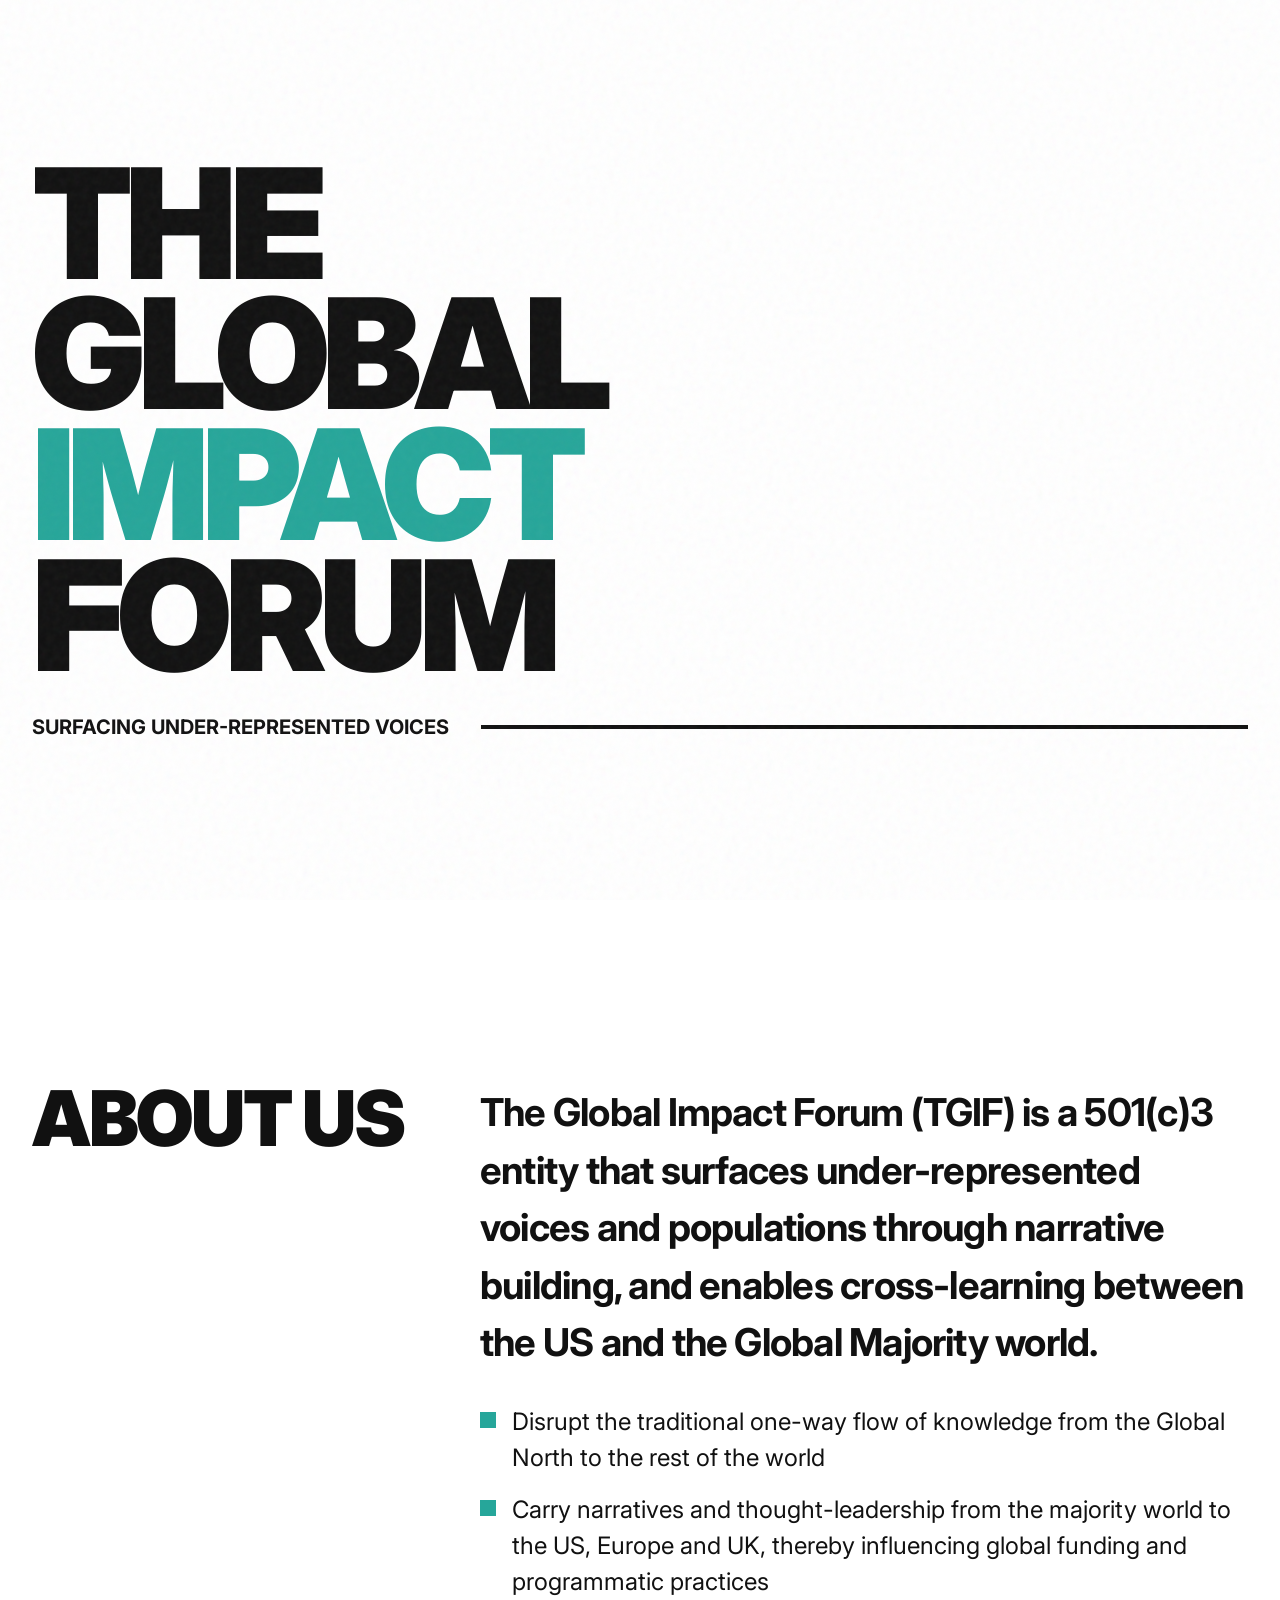
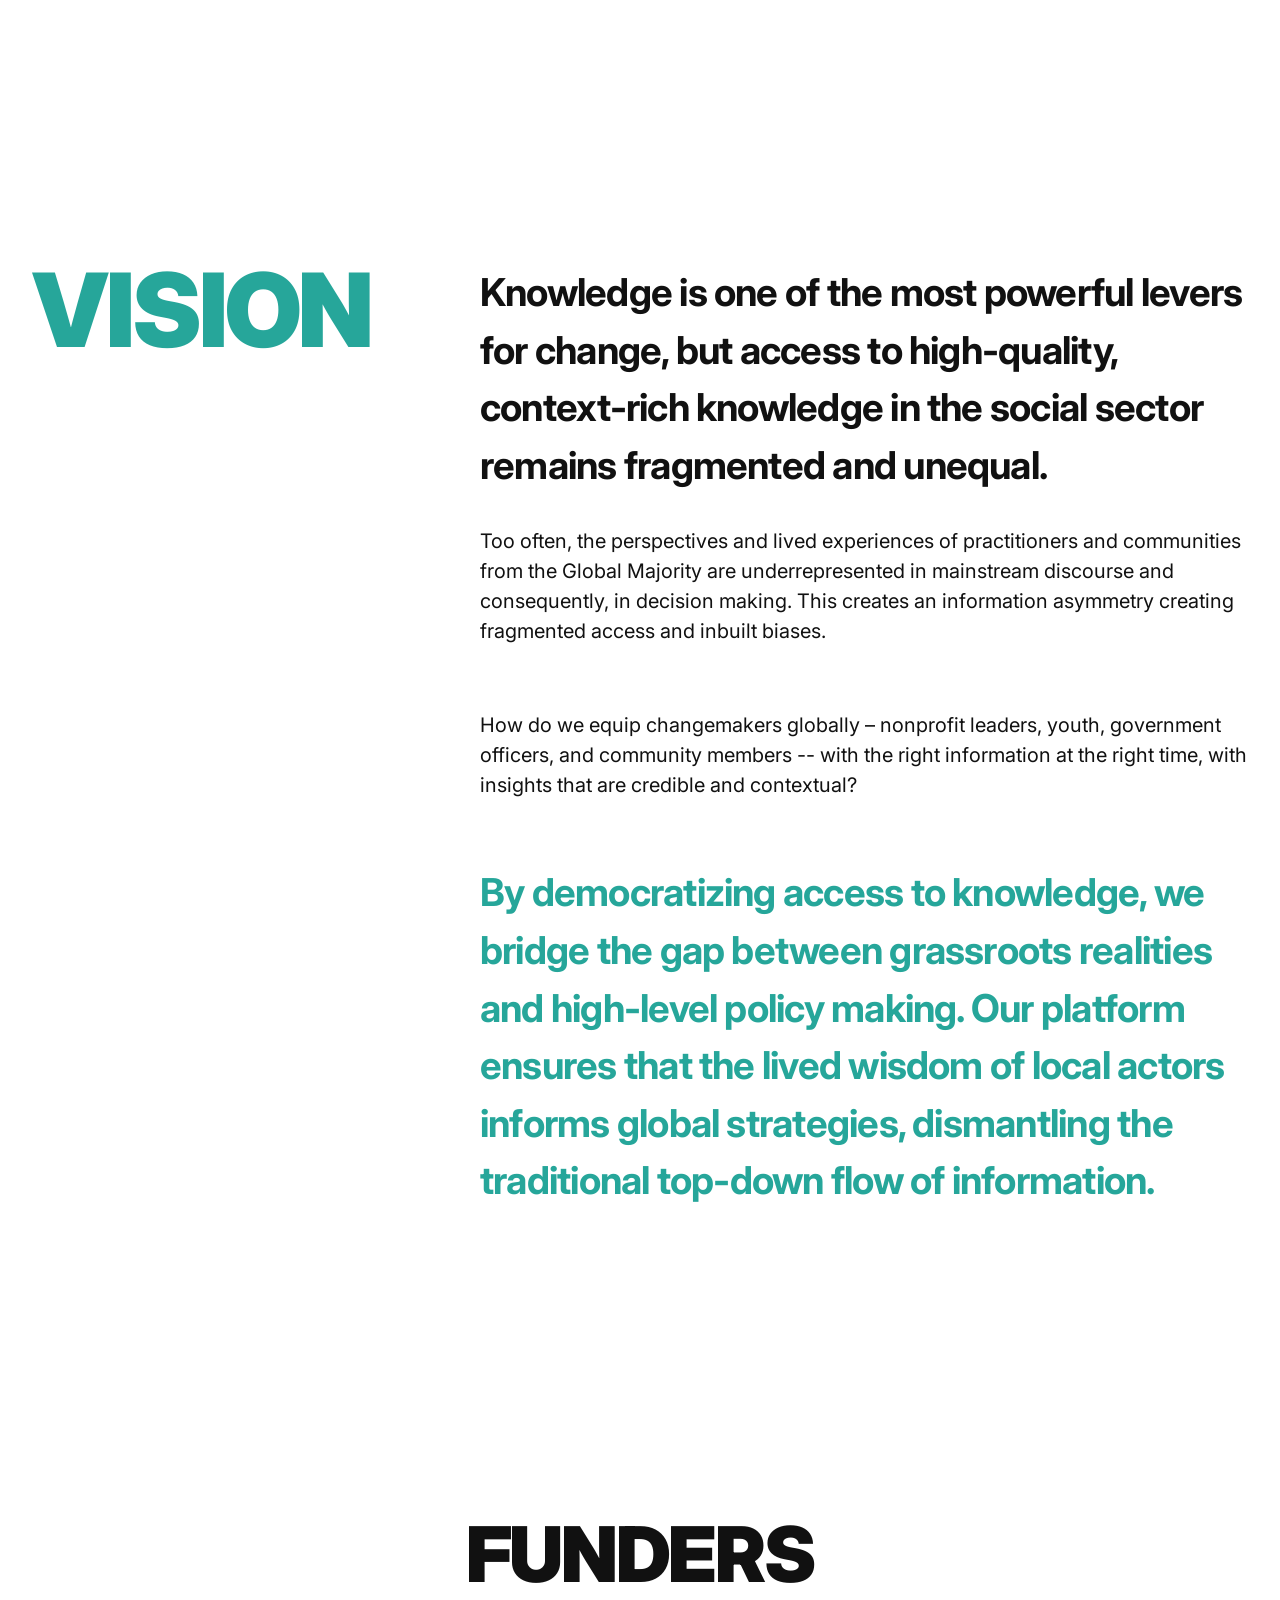
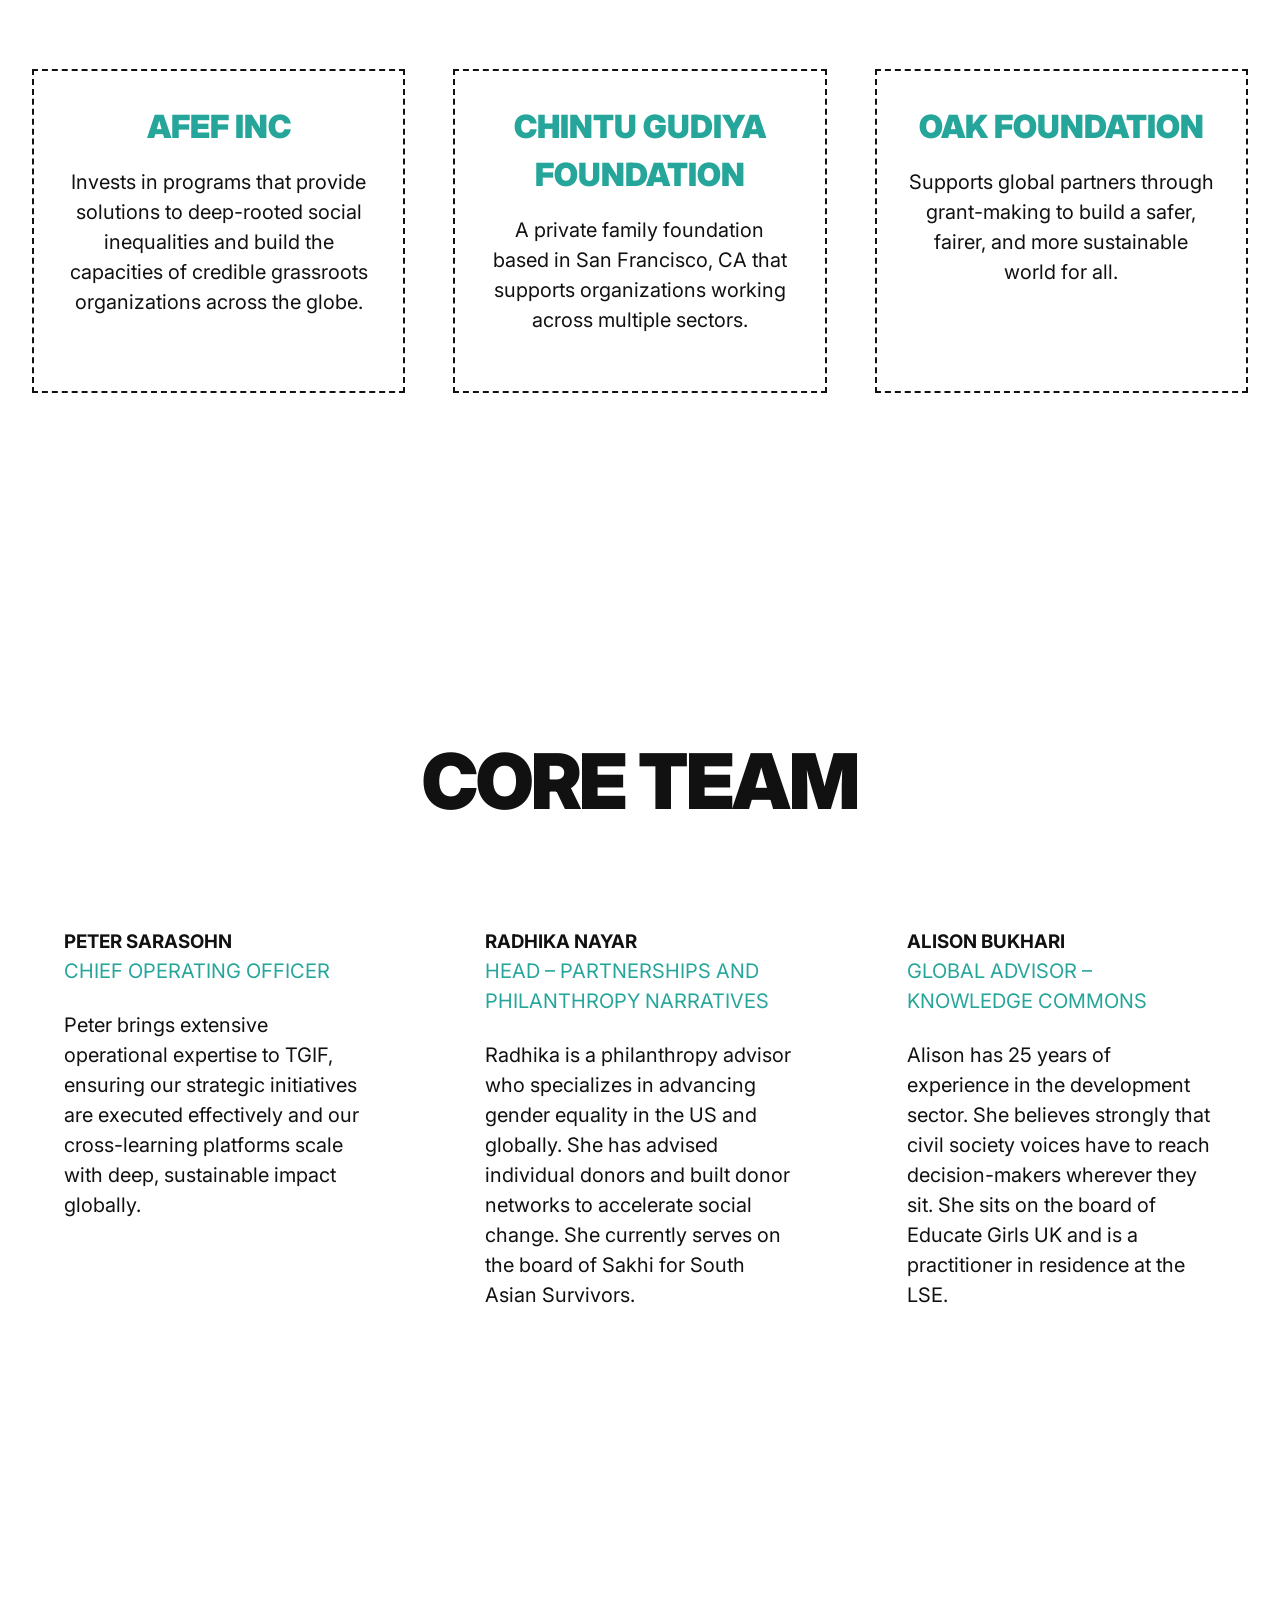
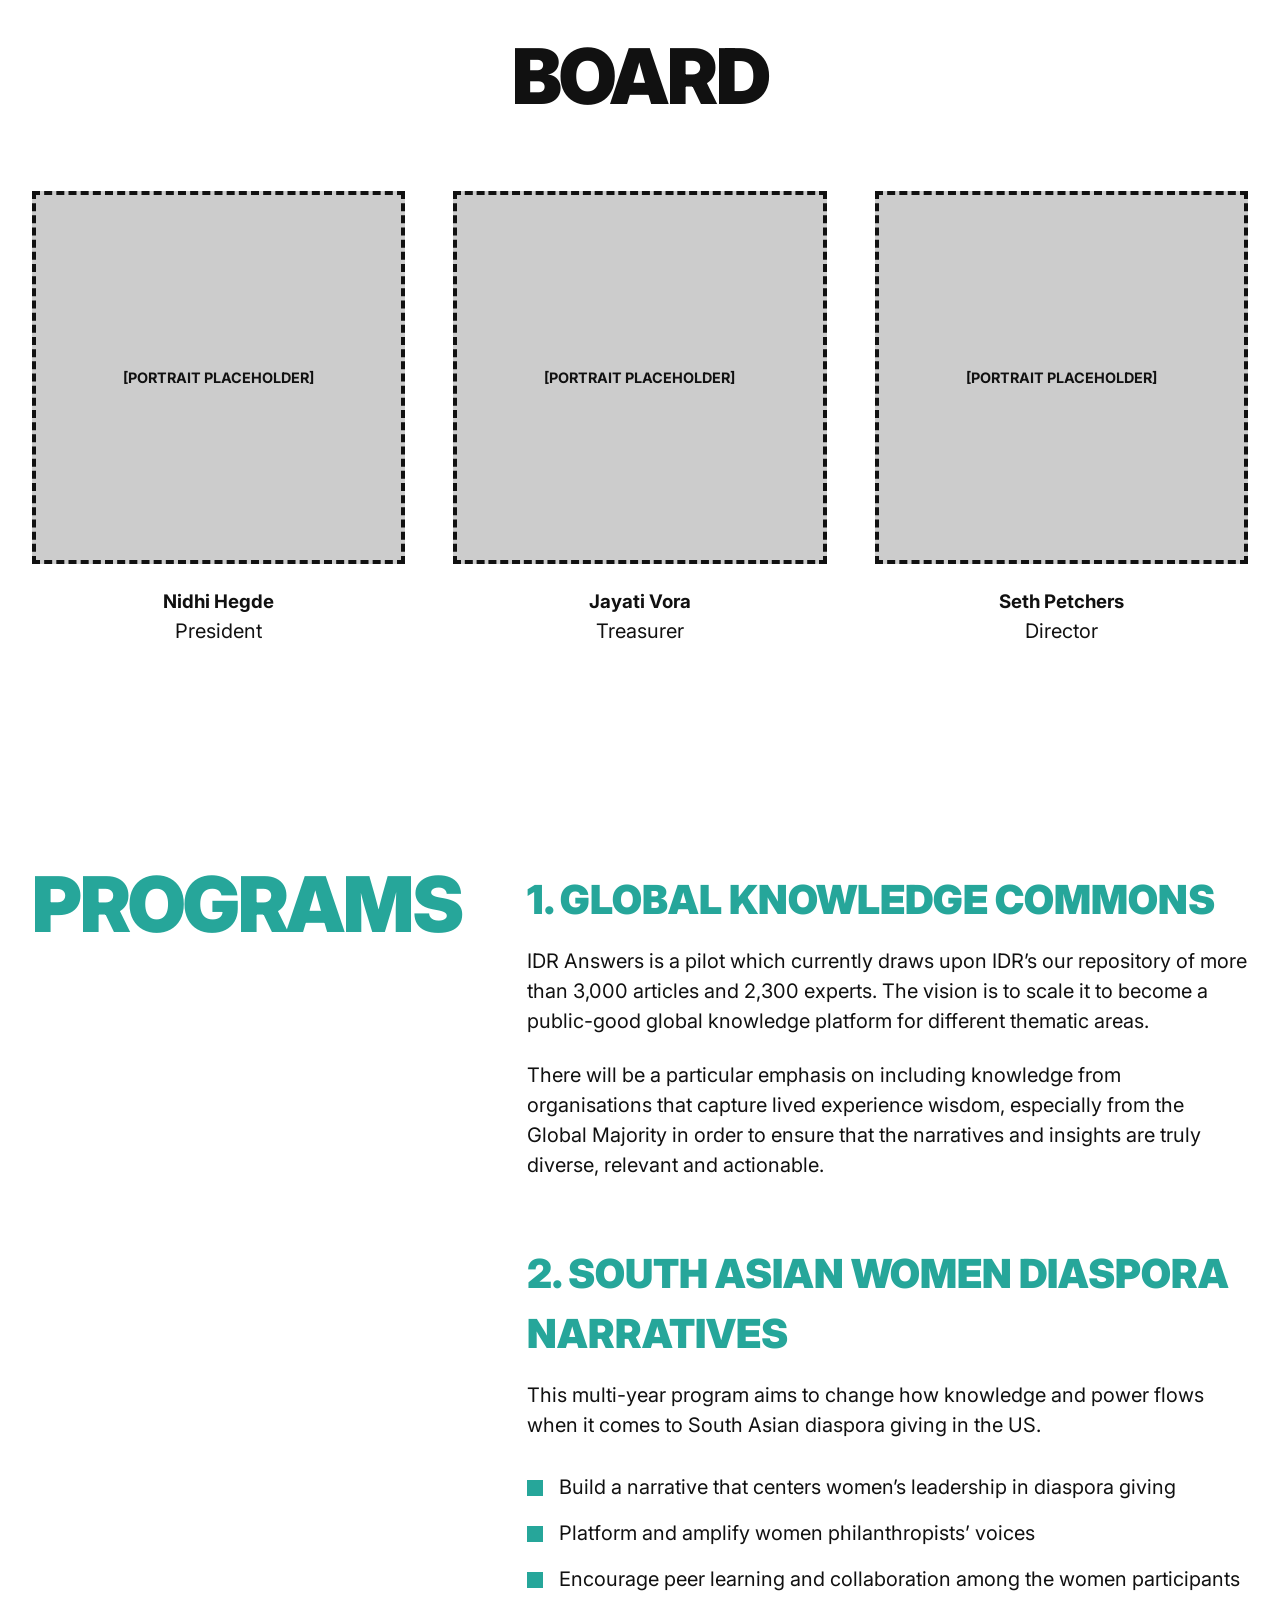
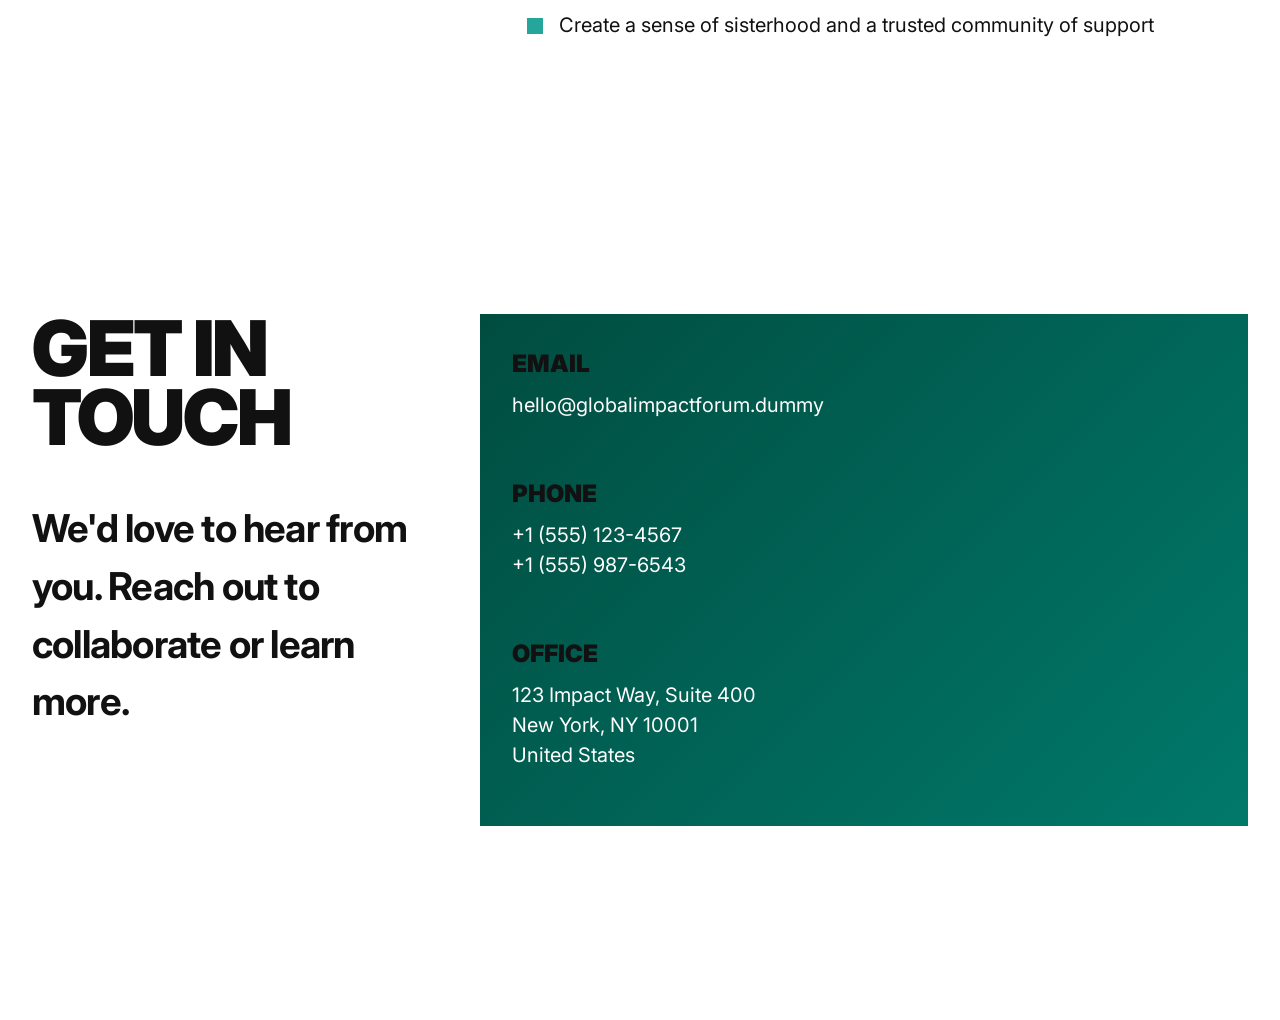
==== index.html @ 2d0a12ee "initial commit" ====
<!DOCTYPE html>
<html lang="en">
<head>
    <meta charset="UTF-8">
    <meta name="viewport" content="width=device-width, initial-scale=1.0">
    <title>THE GLOBAL IMPACT FORUM</title>
    <link rel="preconnect" href="https://fonts.googleapis.com">
    <link rel="preconnect" href="https://fonts.gstatic.com" crossorigin>
    <link href="https://fonts.googleapis.com/css2?family=Inter:wght@400;700;900&display=swap" rel="stylesheet">
    <link rel="stylesheet" href="style.css">
</head>
<body>
    <div class="noise"></div>
    
    <header class="hero section">
        <div class="hero-content fade-in">
            <h1 class="huge-title">THE<br>GLOBAL<br><span class="text-accent">IMPACT</span><br>FORUM</h1>
            <div class="hero-sub fade-in delay-2">
                <p>SURFACING UNDER-REPRESENTED VOICES</p>
                <div class="divider"></div>
            </div>
        </div>
    </header>

    <section class="about section">
        <div class="grid-2">
            <h2 class="section-title fade-in-left">ABOUT US</h2>
            <div class="content-block fade-in-right delay-1">
                <p class="lead">The Global Impact Forum (TGIF) is a 501(c)3 entity that surfaces under-represented voices and populations through narrative building, and enables cross-learning between the US and the Global Majority world.</p>
                <ul class="punk-list">
                    <li>Disrupt the traditional one-way flow of knowledge from the Global North to the rest of the world</li>
                    <li>Carry narratives and thought-leadership from the majority world to the US, Europe and UK, thereby influencing global funding and programmatic practices</li>
                </ul>
            </div>
        </div>
    </section>

    <section class="vision section">
        <div class="grid-2">
            <h2 class="section-title text-accent fade-in-left">VISION</h2>
            <div class="content-block fade-in-right delay-1">
                <p class="lead">Knowledge is one of the most powerful levers for change, but access to high-quality, context-rich knowledge in the social sector remains fragmented and unequal.</p>
                <p>Too often, the perspectives and lived experiences of practitioners and communities from the Global Majority are underrepresented in mainstream discourse and consequently, in decision making. This creates an information asymmetry creating fragmented access and inbuilt biases.</p>
                
                 <p class="mt-4 fade-in-up delay-3">How do we equip changemakers globally – nonprofit leaders, youth, government officers, and community members -- with the right information at the right time, with insights that are credible and contextual?</p>

                <p class="lead mt-4 fade-in-up delay-2 text-accent">By democratizing access to knowledge, we bridge the gap between grassroots realities and high-level policy making. Our platform ensures that the lived wisdom of local actors informs global strategies, dismantling the traditional top-down flow of information.</p>

                
            </div>
        </div>
    </section>

    <section class="funders section">
        <div>
            <h2 class="section-title text-center fade-in-up">FUNDERS</h2>
            <div class="funders-grid mt-4">
                <div class="funder fade-in-up delay-1">
                    <h3 class="funder-name">AFEF Inc</h3>
                    <p>Invests in programs that provide solutions to deep-rooted social inequalities and build the capacities of credible grassroots organizations across the globe.</p>
                </div>
                <div class="funder fade-in-up delay-2">
                    <h3 class="funder-name">Chintu Gudiya Foundation</h3>
                    <p>A private family foundation based in San Francisco, CA that supports organizations working across multiple sectors.</p>
                </div>
                <div class="funder fade-in-up delay-3">
                    <h3 class="funder-name">Oak Foundation</h3>
                    <p>Supports global partners through grant-making to build a safer, fairer, and more sustainable world for all.</p>
                </div>
            </div>
        </div>
    </section>

    <section class="team section">
        <div>
            <h2 class="section-title text-center fade-in-up">CORE TEAM</h2>
            <div class="team-grid mt-4">
                <div class="team-member card fade-in-up delay-1">
                    <h3>PETER SARASOHN</h3>
                    <p class="role text-accent">CHIEF OPERATING OFFICER</p>
                    <p class="bio">Peter brings extensive operational expertise to TGIF, ensuring our strategic initiatives are executed effectively and our cross-learning platforms scale with deep, sustainable impact globally.</p>
                </div>
                <div class="team-member card fade-in-up delay-2">
                    <h3>RADHIKA NAYAR</h3>
                    <p class="role text-accent">HEAD – PARTNERSHIPS AND PHILANTHROPY NARRATIVES</p>
                    <p class="bio">Radhika is a philanthropy advisor who specializes in advancing gender equality in the US and globally. She has advised individual donors and built donor networks to accelerate social change. She currently serves on the board of Sakhi for South Asian Survivors.</p>
                </div>
                <div class="team-member card fade-in-up delay-3">
                    <h3>ALISON BUKHARI</h3>
                    <p class="role text-accent">GLOBAL ADVISOR – KNOWLEDGE COMMONS</p>
                    <p class="bio">Alison has 25 years of experience in the development sector. She believes strongly that civil society voices have to reach decision-makers wherever they sit. She sits on the board of Educate Girls UK and is a practitioner in residence at the LSE.</p>
                </div>
            </div>
        </div>
    </section>

    <section class="board section">
        <div>
            <h2 class="section-title text-center fade-in-up">BOARD</h2>
            <div class="board-grid mt-4">
                <div class="board-member fade-in-up delay-1">
                    <div class="image-wrapper placeholder">
                        <span>[Portrait Placeholder]</span>
                    </div>
                    <h3>Nidhi Hegde</h3>
                    <p>President</p>
                </div>
                <div class="board-member fade-in-up delay-2">
                    <div class="image-wrapper placeholder">
                        <span>[Portrait Placeholder]</span>
                    </div>
                    <h3>Jayati Vora</h3>
                    <p>Treasurer</p>
                </div>
                <div class="board-member fade-in-up delay-3">
                    <div class="image-wrapper placeholder">
                        <span>[Portrait Placeholder]</span>
                    </div>
                    <h3>Seth Petchers</h3>
                    <p>Director</p>
                </div>
            </div>
        </div>
    </section>

    <section class="programs section">
        <div class="grid-2">
            <h2 class="section-title text-accent fade-in-left">PROGRAMS</h2>
            <div class="content-block fade-in-right delay-1">
                <div class="program">
                    <h3 class="program-title">1. Global Knowledge Commons</h3>
                    <p>IDR Answers is a pilot which currently draws upon IDR’s our repository of more than 3,000 articles and 2,300 experts. The vision is to scale it to become a public-good global knowledge platform for different thematic areas.</p>
                    <p>There will be a particular emphasis on including knowledge from organisations that capture lived experience wisdom, especially from the Global Majority in order to ensure that the narratives and insights are truly diverse, relevant and actionable.</p>
                </div>
                <div class="program mt-4">
                    <h3 class="program-title">2. South Asian Women Diaspora Narratives</h3>
                    <p>This multi-year program aims to change how knowledge and power flows when it comes to South Asian diaspora giving in the US.</p>
                    <ul class="punk-list">
                        <li>Build a narrative that centers women’s leadership in diaspora giving</li>
                        <li>Platform and amplify women philanthropists’ voices</li>
                        <li>Encourage peer learning and collaboration among the women participants</li>
                        <li>Create a sense of sisterhood and a trusted community of support</li>
                    </ul>
                </div>
            </div>
        </div>
    </section>

    <footer class="contact section" id="contact">
        <div class="grid-2">
            <div class="fade-in-left">
                <h2 class="section-title">GET IN TOUCH</h2>
                <p class="lead">We'd love to hear from you. Reach out to collaborate or learn more.</p>
            </div>
            <div class="contact-info card-dark fade-in-right delay-1">
                <div class="contact-item">
                    <h4>EMAIL</h4>
                    <p>hello@globalimpactforum.dummy</p>
                </div>
                <div class="contact-item">
                    <h4>PHONE</h4>
                    <p>+1 (555) 123-4567<br>+1 (555) 987-6543</p>
                </div>
                <div class="contact-item">
                    <h4>OFFICE</h4>
                    <p>123 Impact Way, Suite 400<br>New York, NY 10001<br>United States</p>
                </div>
            </div>
        </div>
    </footer>

    <script src="script.js"></script>
</body>
</html>
---- style.css ----
:root {
    --color-bg: #ffffff;
    --color-text: #111111;
    --color-accent: #26a69a; /* Lighter Teal */
    --color-dark: #7160b8;
    --font-main: 'Inter', sans-serif;
    --spacing: 4rem;
}

* {
    margin: 0;
    padding: 0;
    box-sizing: border-box;
}

body {
    background-color: var(--color-bg);
    color: var(--color-text);
    font-family: var(--font-main);
    line-height: 1.5;
    overflow-x: hidden;
}

/* Swiss Punk Grid Overlay / Noise */
.noise {
    position: fixed;
    top: 0;
    left: 0;
    width: 100vw;
    height: 100vh;
    pointer-events: none;
    z-index: 9999;
    opacity: 0.05;
    background-image: url("data:image/svg+xml,%3Csvg viewBox='0 0 200 200' xmlns='http://www.w3.org/2000/svg'%3E%3Cfilter id='noiseFilter'%3E%3CfeTurbulence type='fractalNoise' baseFrequency='0.65' numOctaves='3' stitchTiles='stitch'/%3E%3C/filter%3E%3Crect width='100%25' height='100%25' filter='url(%23noiseFilter)'/%3E%3C/svg%3E");
}

/* Utilities */
.text-accent { color: var(--color-accent); }
.text-white { color: #000000; }
.bg-dark { background: linear-gradient(135deg, #e9e6e6 0%, #dbd5d5 100%); }
.bg-grey { background-color: #d4d4d4; }
.bg-white { background-color: #ffffff; color: var(--color-text); }
.bg-accent { background: linear-gradient(135deg, #00796b 0%, #26a69a 100%); }
.text-center { text-align: center; }
.mt-4 { margin-top: 4rem; }

/* Sections */
.section {
    padding: var(--spacing) 2rem;
    min-height: 100vh;
    display: flex;
    flex-direction: column;
    justify-content: center;
}

.grid-2 {
    display: grid;
    grid-template-columns: 1fr 2fr;
    gap: 4rem;
    max-width: 1400px;
    margin: 0 auto;
    width: 100%;
}

@media (max-width: 900px) {
    .grid-2 {
        grid-template-columns: 1fr;
    }
}

/* Typography */
.huge-title {
    font-size: clamp(4rem, 12vw, 15rem);
    font-weight: 900;
    line-height: 0.85;
    letter-spacing: -0.05em;
    text-transform: uppercase;
}

.section-title {
    font-size: clamp(3rem, 6vw, 8rem);
    font-weight: 900;
    line-height: 0.9;
    letter-spacing: -0.03em;
    text-transform: uppercase;
    padding-bottom: 1rem;
    margin-bottom: 2rem;
}

.vision .section-title {
    font-size: clamp(4rem, 8vw, 10rem);
}

.lead {
    font-size: clamp(1.5rem, 3vw, 2.5rem);
    font-weight: 700;
    letter-spacing: -0.02em;
    margin-bottom: 2rem;
}

p {
    font-size: 1.25rem;
    margin-bottom: 1.5rem;
}

.highlight {
    background: var(--color-accent);
    color: white;
    padding: 1rem;
    font-weight: bold;
    display: inline-block;
}

/* Lists */
.punk-list {
    list-style: none;
    margin-top: 2rem;
}

.punk-list li {
    font-size: 1.5rem;
    padding-left: 2rem;
    position: relative;
    margin-bottom: 1rem;
    font-weight: 400;
}

.punk-list li::before {
    content: '';
    position: absolute;
    left: 0;
    top: 0.5rem;
    width: 1rem;
    height: 1rem;
    background: var(--color-accent);
}

.program .punk-list li {
    font-size: 1.25rem;
}

/* Specific Sections */
.hero {
    position: relative;
}

.hero-sub {
    margin-top: 2rem;
    display: flex;
    align-items: center;
    gap: 2rem;
}

.hero-sub p {
    font-weight: 700;
    text-transform: uppercase;
    margin: 0;
}

.divider {
    flex-grow: 1;
    height: 4px;
    background-color: var(--color-text);
}

.team-grid, .board-grid, .funders-grid, .programs-grid {
    display: grid;
    grid-template-columns: repeat(auto-fit, minmax(300px, 1fr));
    gap: 3rem;
    max-width: 1400px;
    margin-left: auto;
    margin-right: auto;
}

.card {
    padding: 2rem;
    background: rgb(255, 255, 255);
    transition: transform 0.3s ease, box-shadow 0.3s ease;
}

.card:hover {
    transform: translate(-10px, -10px);
    box-shadow: 10px 10px 0 var(--color-accent);
}

.card-dark {
    padding: 2rem;
    background: linear-gradient(135deg, #004d40 0%, #00796b 100%);
    color: white;
}

.board-member {
    text-align: center;
}

.board-member .image-wrapper {
    width: 100%;
    aspect-ratio: 1;
    overflow: hidden;
    margin-bottom: 1.5rem;
    background-color: #ccc;
}

.punk-btn {
    display: inline-block;
    padding: 0.75rem 2rem;
    background: var(--color-text);
    color: white;
    text-decoration: none;
    font-weight: 900;
    text-transform: uppercase;
    margin-top: 1rem;
    transition: all 0.2s;
}

.punk-btn:hover {
    background: var(--color-accent);
}

.funder {
    text-align: center;
    padding: 2rem;
    border: 2px dashed var(--color-text);
}

.tag {
    display: inline-block;
    background: var(--color-accent);
    color: white;
    padding: 0.25rem 0.5rem;
    font-size: 0.8rem;
    font-weight: bold;
    margin-bottom: 1rem;
}

/* Placeholders */
.placeholder {
    display: flex;
    align-items: center;
    justify-content: center;
    background: #d4d4d4;
    color: var(--color-text);
    font-weight: bold;
    font-size: 0.9rem;
    text-transform: uppercase;
    border: 4px dashed var(--color-text);
}
.funder-logo.placeholder {
    max-width: 200px;
    height: auto;
    margin-bottom: 1.5rem;
    filter: grayscale(100%);
}

.funder-name, .program-title {
    font-size: 2rem;
    font-weight: 900;
    margin-bottom: 1rem;
    color: var(--color-accent);
    text-transform: uppercase;
}

.program-title {
    font-size: 2.5rem;
}

.tag {
    display: inline-block;
    background: var(--color-accent);
    color: white;
    padding: 0.25rem 0.5rem;
    font-size: 0.8rem;
    font-weight: bold;
    margin-bottom: 1rem;
}

/* Animations */
.fade-in {
    opacity: 0;
    animation: fadeIn 1s ease forwards;
}

.fade-in-up {
    opacity: 0;
    transform: translateY(50px);
    transition: opacity 0.8s ease-out, transform 0.8s ease-out;
}

.fade-in-up.visible {
    opacity: 1;
    transform: translateY(0);
}

@keyframes fadeIn {
    to { opacity: 1; }
}

/* Contact Footer */
.contact-info {
    display: flex;
    flex-direction: column;
    gap: 2rem;
}

.contact-item h4 {
    font-size: 1.5rem;
    font-weight: 900;
    margin-bottom: 0.5rem;
    color: var(--color-text); /* card-dark makes bg dark, but wait, bg-accent is wrapper */
}
.bg-accent .contact-item h4 {
    color: white;
}
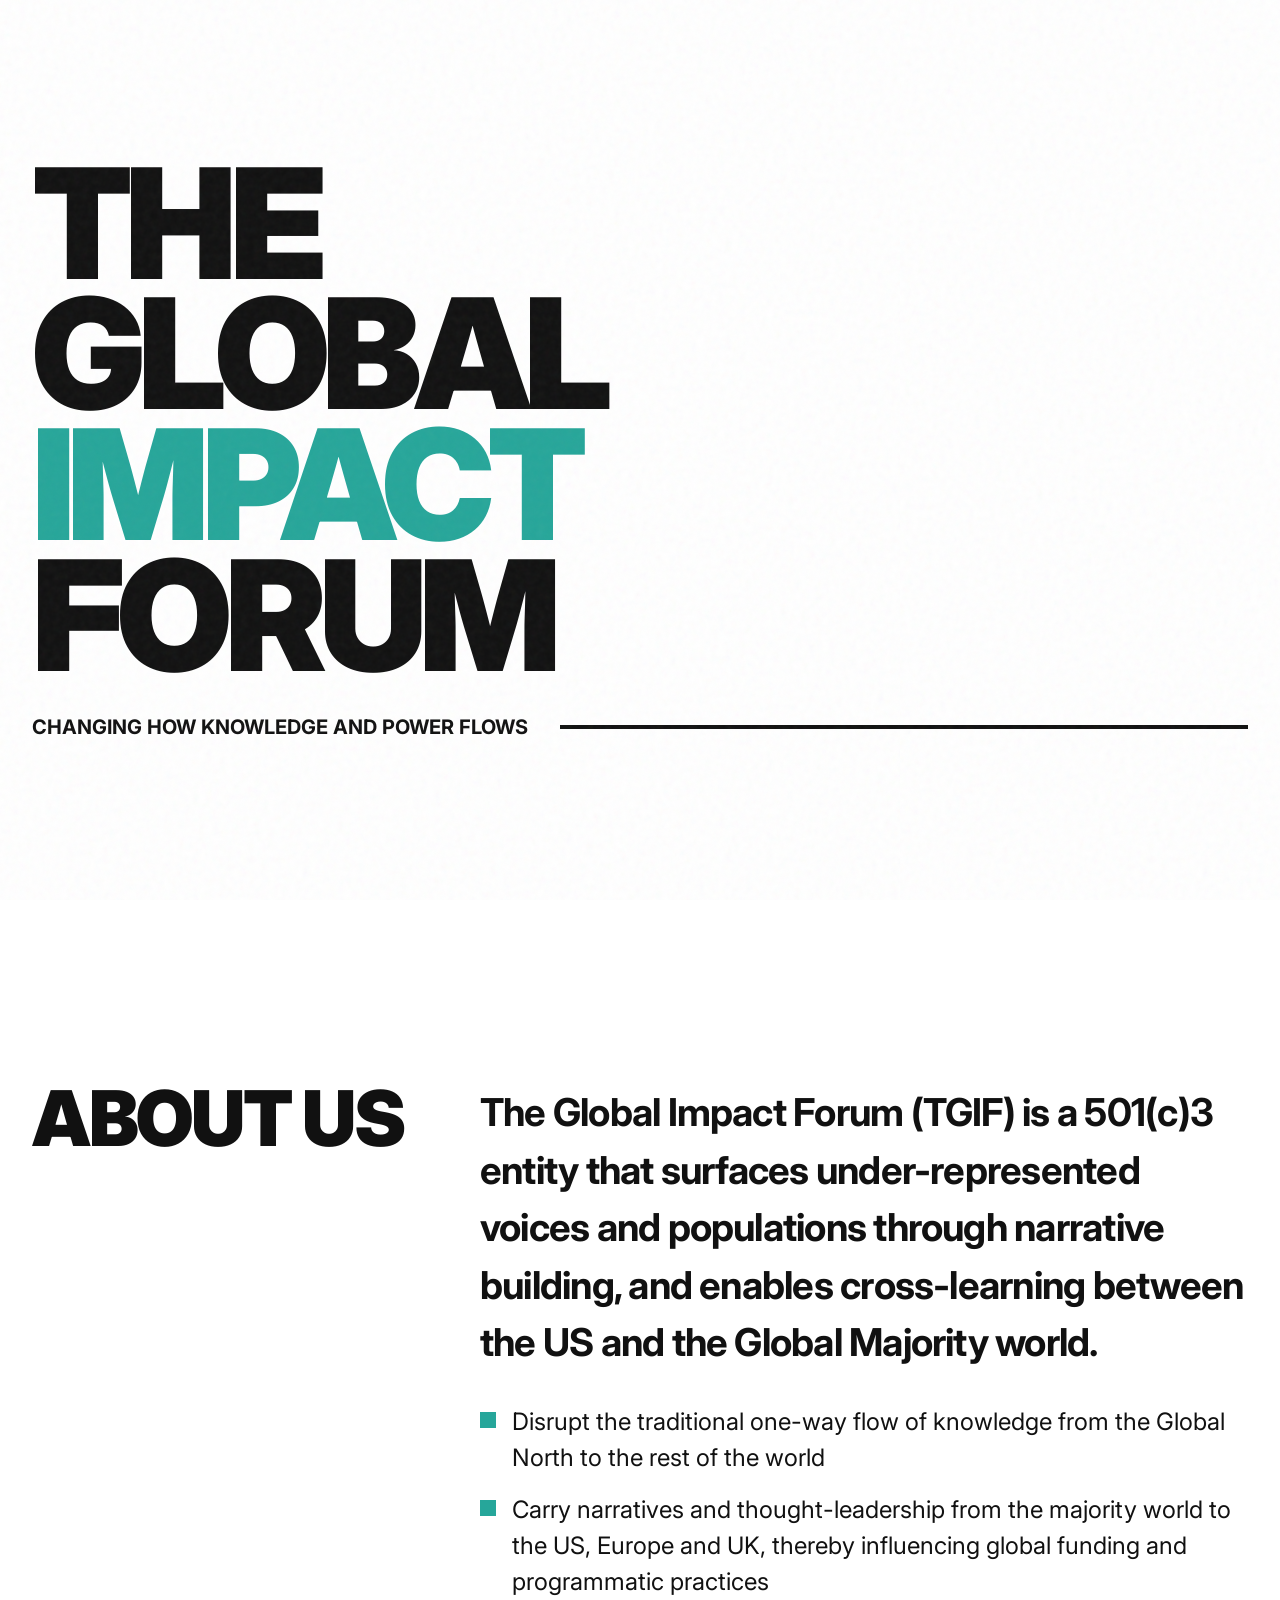
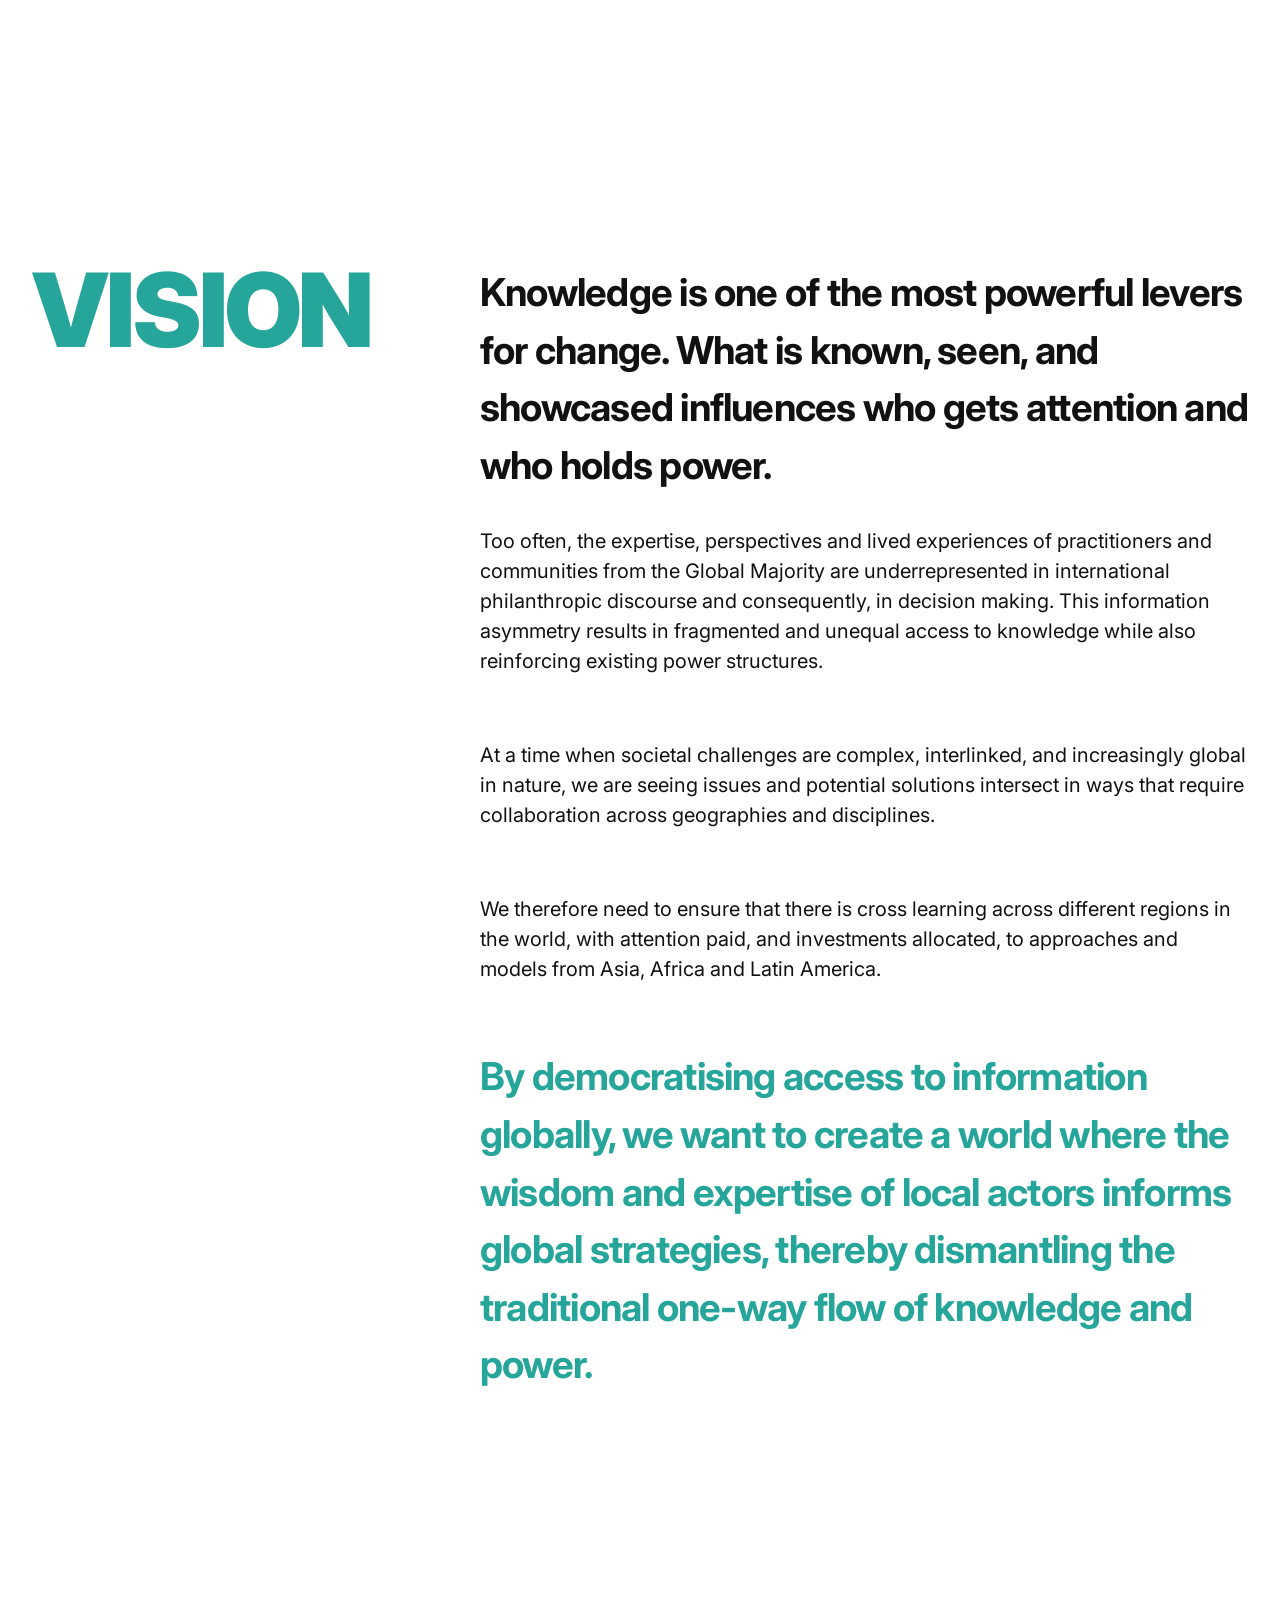
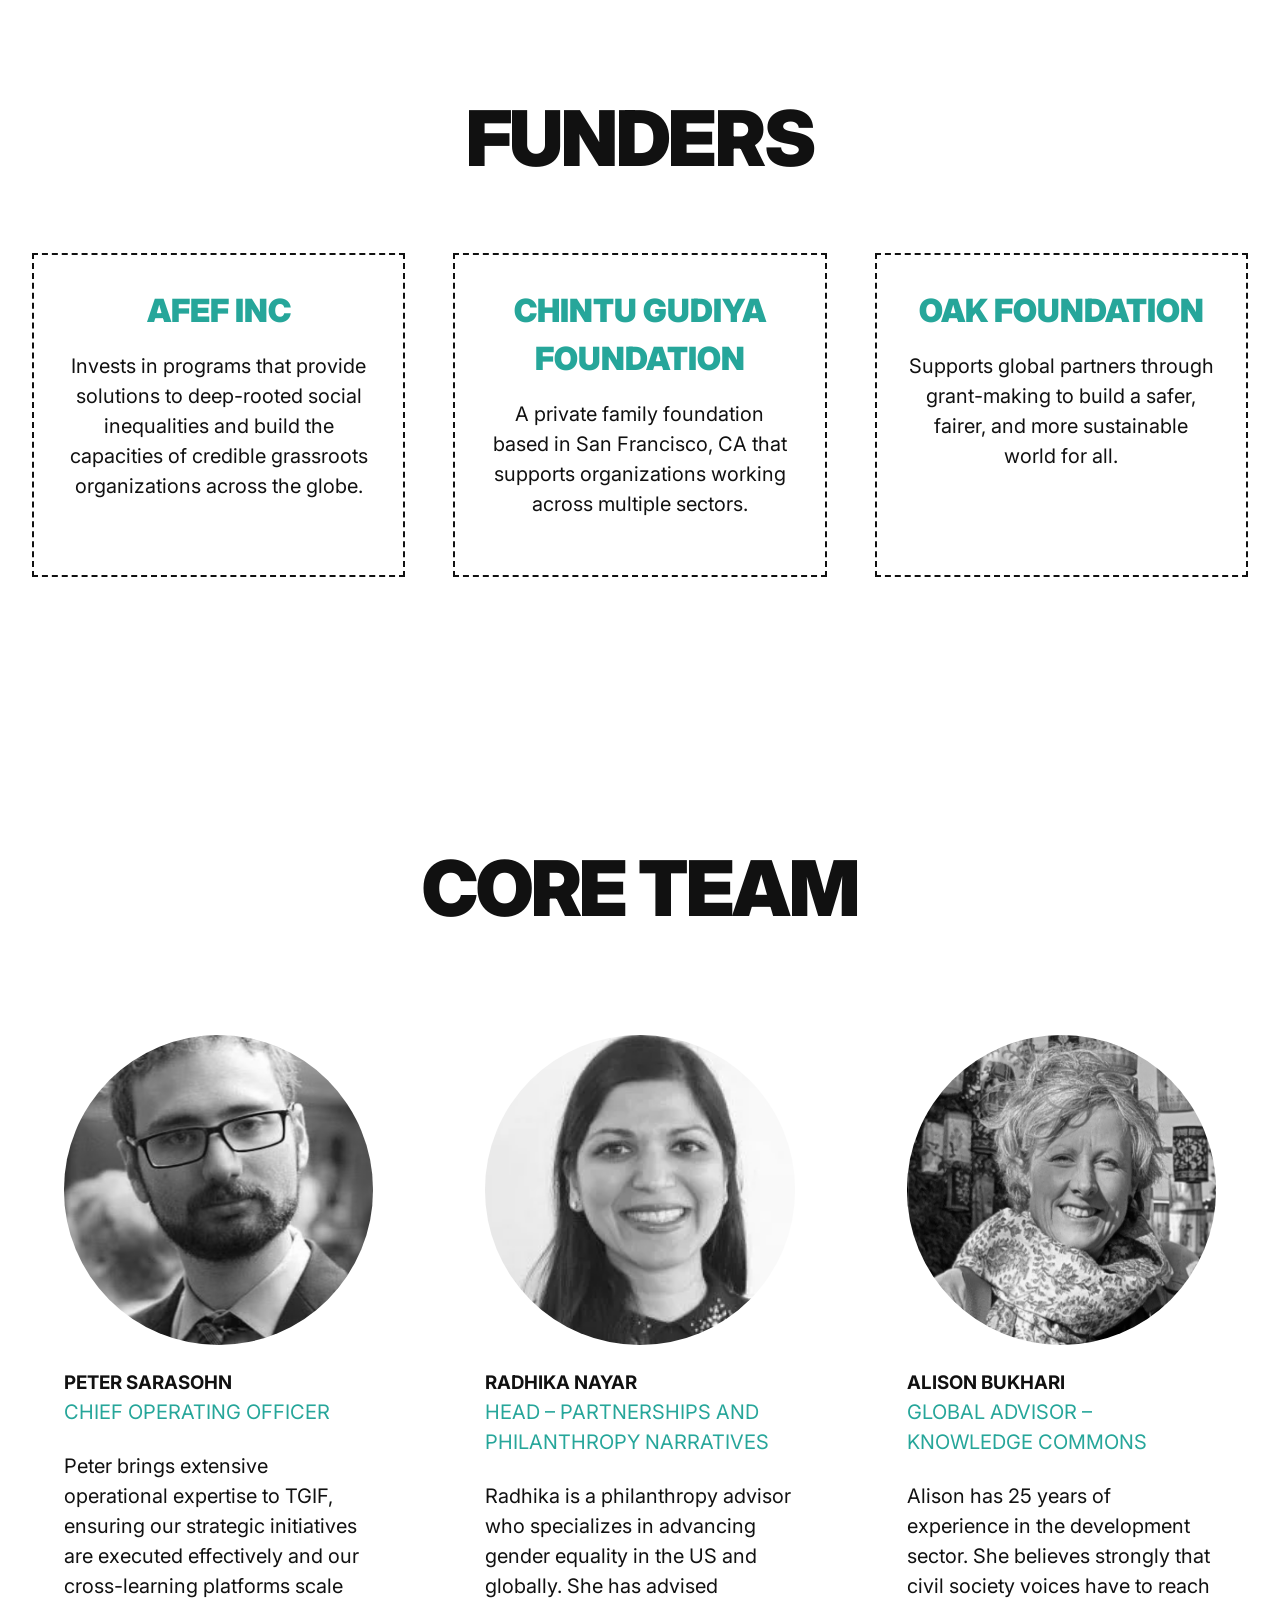
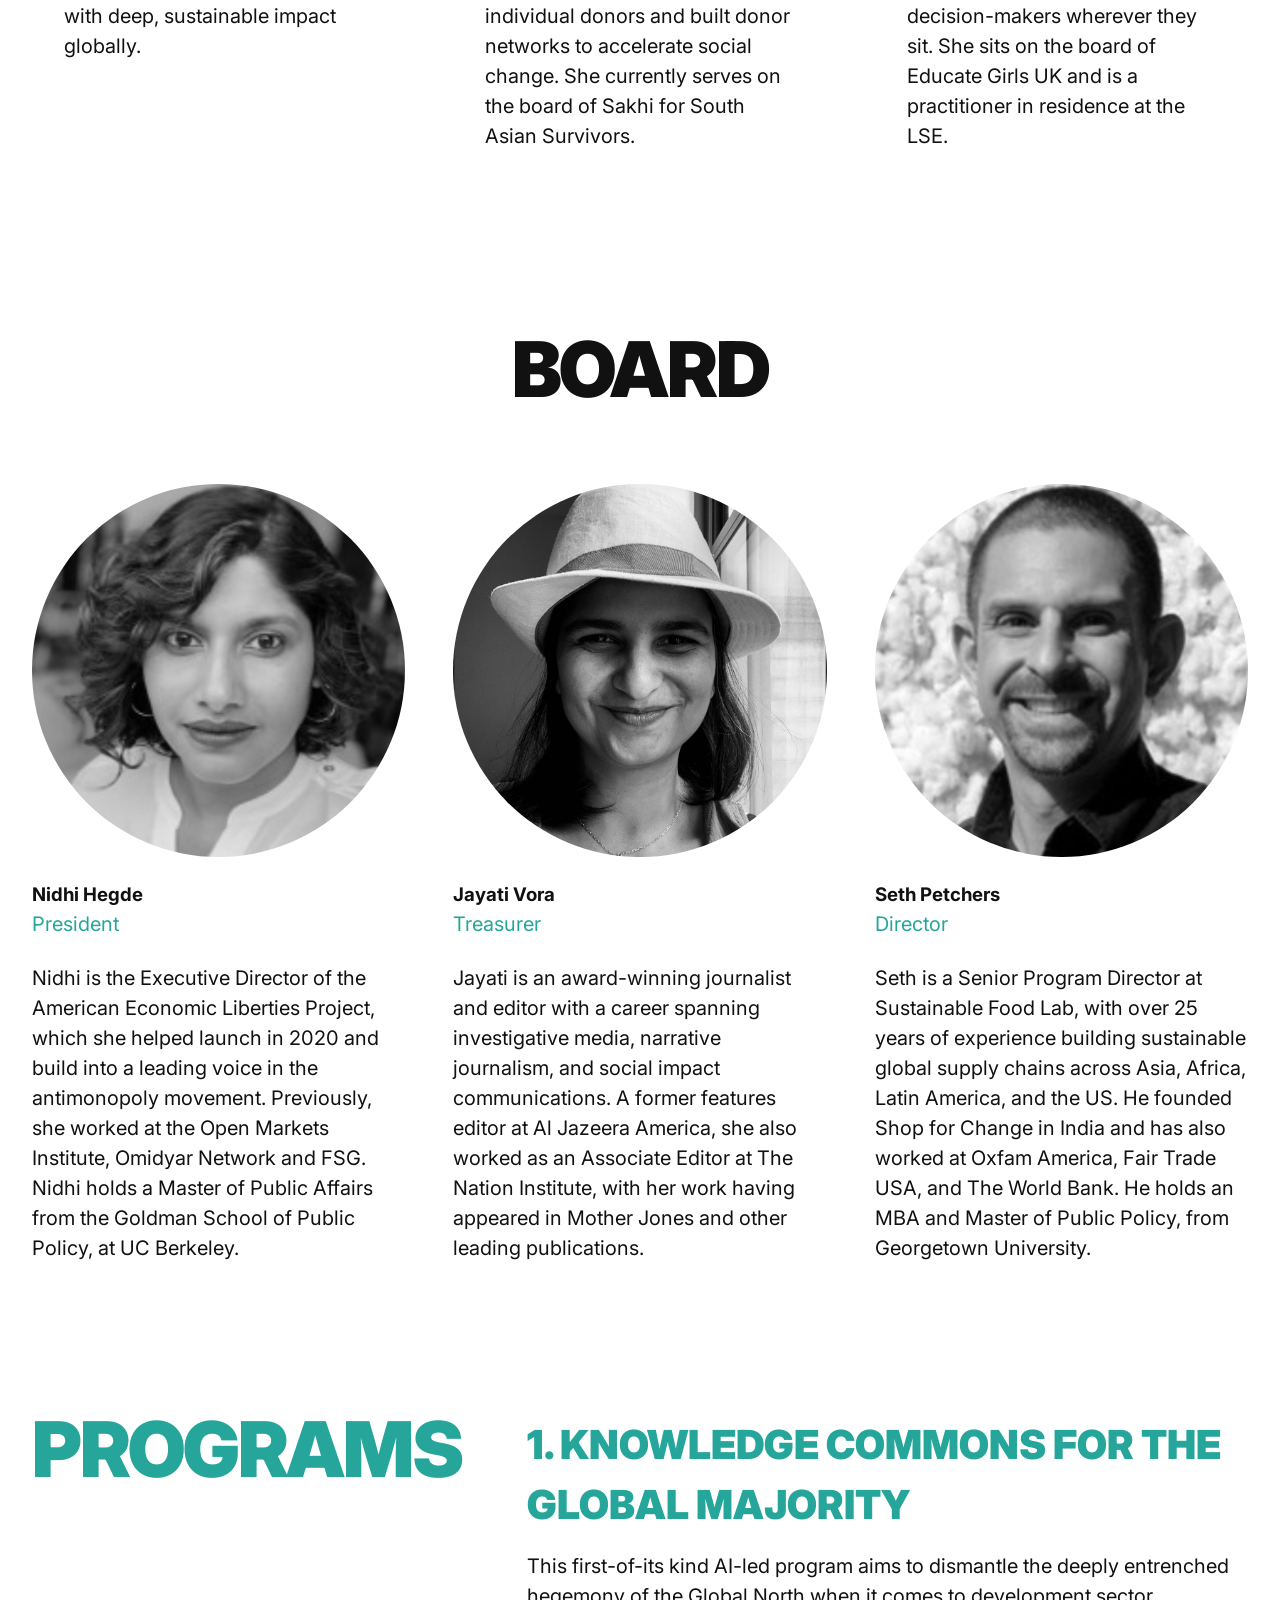
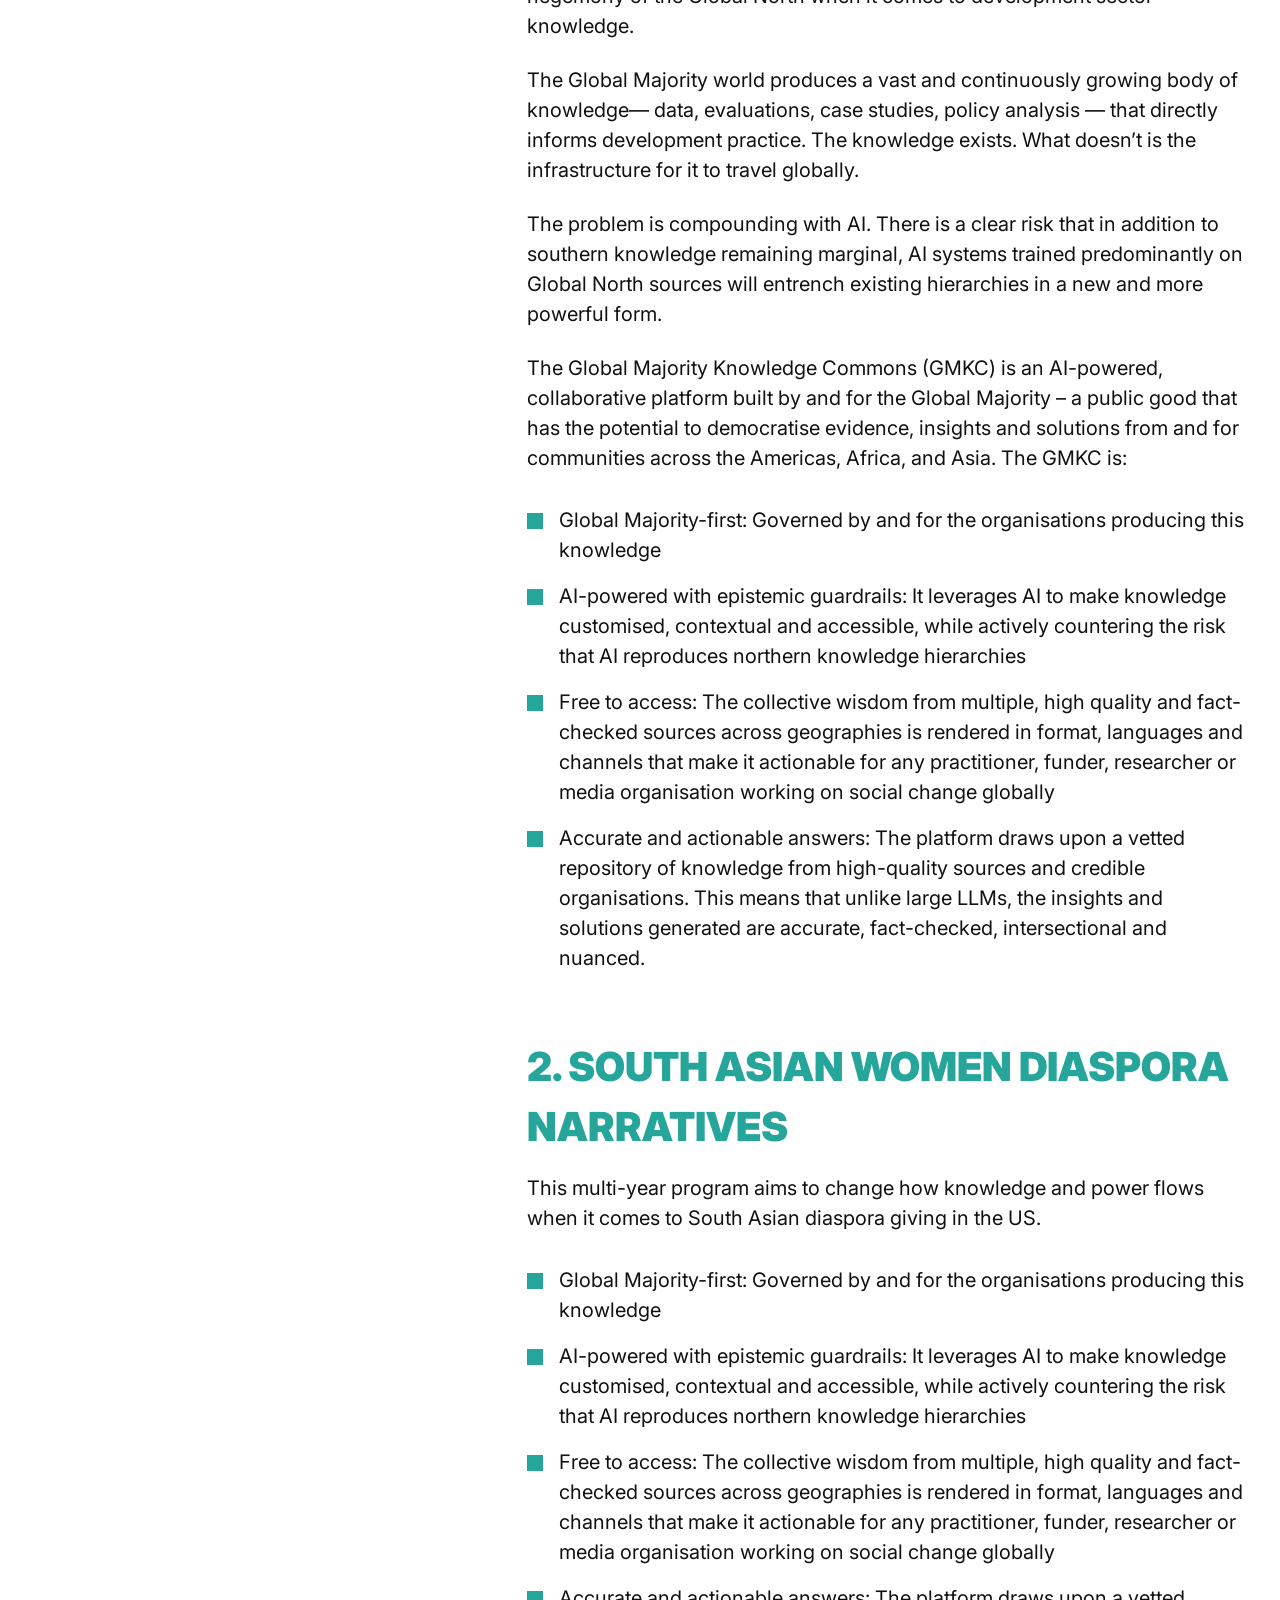
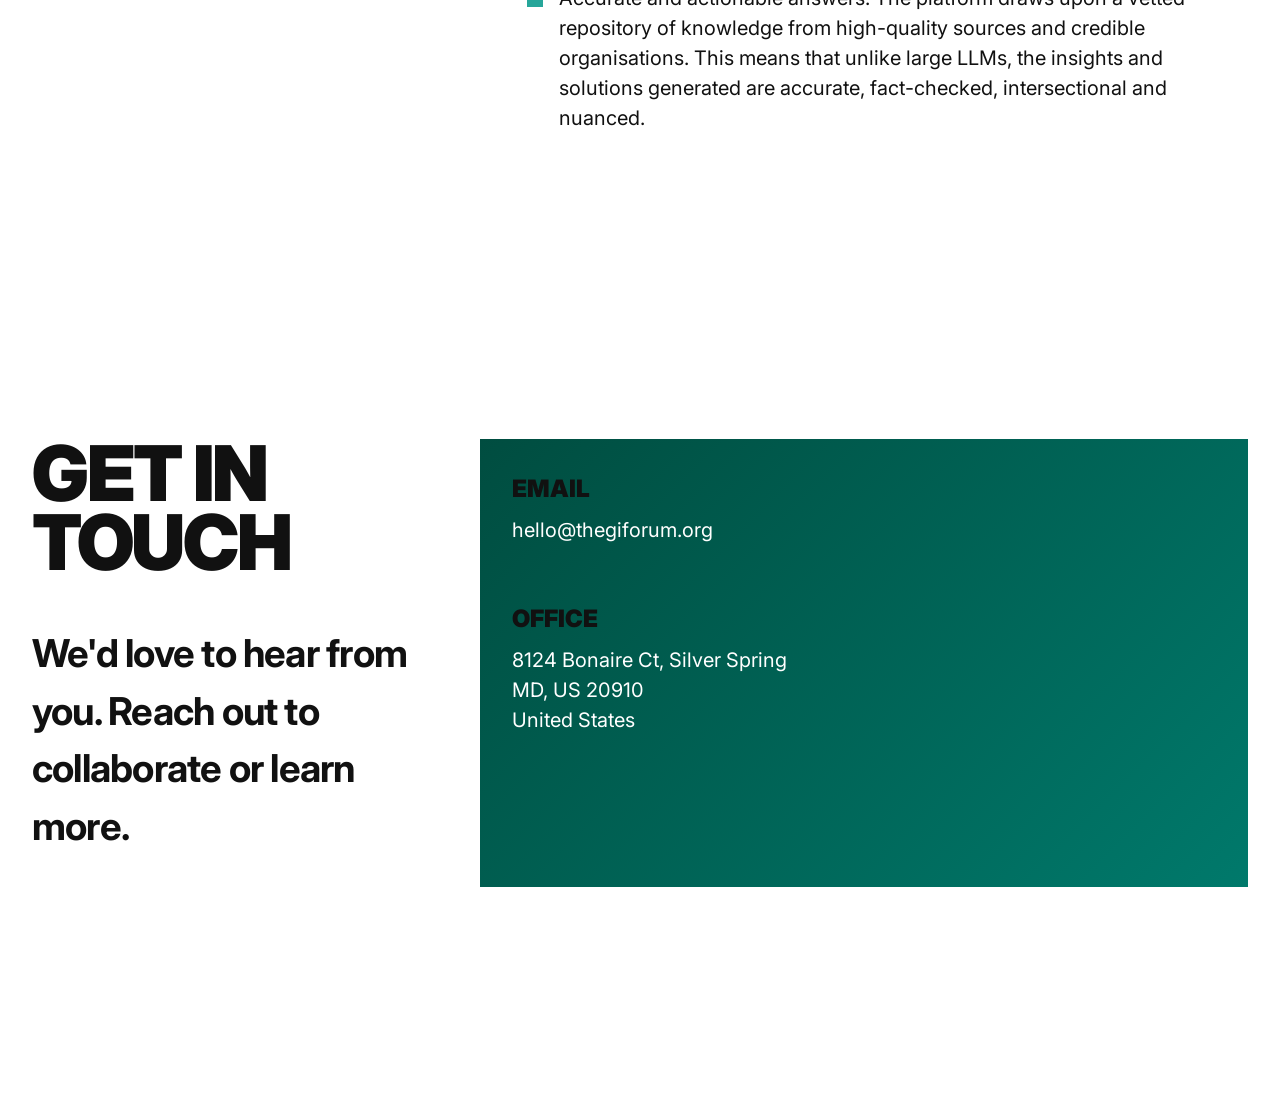
==== commit fb46309c: "chnages" ====
--- a/index.html
+++ b/index.html
@@ -16,7 +16,7 @@
         <div class="hero-content fade-in">
             <h1 class="huge-title">THE<br>GLOBAL<br><span class="text-accent">IMPACT</span><br>FORUM</h1>
             <div class="hero-sub fade-in delay-2">
-                <p>SURFACING UNDER-REPRESENTED VOICES</p>
+                <p>CHANGING HOW KNOWLEDGE AND POWER FLOWS</p>
                 <div class="divider"></div>
             </div>
         </div>
@@ -39,12 +39,14 @@
         <div class="grid-2">
             <h2 class="section-title text-accent fade-in-left">VISION</h2>
             <div class="content-block fade-in-right delay-1">
-                <p class="lead">Knowledge is one of the most powerful levers for change, but access to high-quality, context-rich knowledge in the social sector remains fragmented and unequal.</p>
-                <p>Too often, the perspectives and lived experiences of practitioners and communities from the Global Majority are underrepresented in mainstream discourse and consequently, in decision making. This creates an information asymmetry creating fragmented access and inbuilt biases.</p>
+                <p class="lead">Knowledge is one of the most powerful levers for change. What is known, seen, and showcased influences who gets attention and who holds power.</p>
+                <p>Too often, the expertise, perspectives and lived experiences of practitioners and communities from the Global Majority are underrepresented in international philanthropic discourse and consequently, in decision making. This information asymmetry results in fragmented and unequal access to knowledge while also reinforcing existing power structures.</p>
                 
-                 <p class="mt-4 fade-in-up delay-3">How do we equip changemakers globally – nonprofit leaders, youth, government officers, and community members -- with the right information at the right time, with insights that are credible and contextual?</p>
+                 <p class="mt-4 fade-in-up delay-3">At a time when societal challenges are complex, interlinked, and increasingly global in nature, we are seeing issues and potential solutions intersect in ways that require collaboration across geographies and disciplines.</p>
 
-                <p class="lead mt-4 fade-in-up delay-2 text-accent">By democratizing access to knowledge, we bridge the gap between grassroots realities and high-level policy making. Our platform ensures that the lived wisdom of local actors informs global strategies, dismantling the traditional top-down flow of information.</p>
+                 <p class="mt-4 fade-in-up delay-3">We therefore need to ensure that there is cross learning across different regions in the world, with attention paid, and investments allocated, to approaches and models from Asia, Africa and Latin America.</p>
+
+                <p class="lead mt-4 fade-in-up delay-2 text-accent">By democratising access to information globally, we want to create a world where the wisdom and expertise of local actors informs global strategies, thereby dismantling the traditional one-way flow of knowledge and power.</p>
 
                 
             </div>
@@ -76,16 +78,25 @@
             <h2 class="section-title text-center fade-in-up">CORE TEAM</h2>
             <div class="team-grid mt-4">
                 <div class="team-member card fade-in-up delay-1">
+                    <div class="image-wrapper">
+                        <img src="images/peter.png" alt="Peter Sarasohn">
+                    </div>
                     <h3>PETER SARASOHN</h3>
                     <p class="role text-accent">CHIEF OPERATING OFFICER</p>
                     <p class="bio">Peter brings extensive operational expertise to TGIF, ensuring our strategic initiatives are executed effectively and our cross-learning platforms scale with deep, sustainable impact globally.</p>
                 </div>
                 <div class="team-member card fade-in-up delay-2">
+                    <div class="image-wrapper">
+                        <img src="images/radhika.png" alt="Radhika Nayar">
+                    </div>
                     <h3>RADHIKA NAYAR</h3>
                     <p class="role text-accent">HEAD – PARTNERSHIPS AND PHILANTHROPY NARRATIVES</p>
                     <p class="bio">Radhika is a philanthropy advisor who specializes in advancing gender equality in the US and globally. She has advised individual donors and built donor networks to accelerate social change. She currently serves on the board of Sakhi for South Asian Survivors.</p>
                 </div>
                 <div class="team-member card fade-in-up delay-3">
+                    <div class="image-wrapper">
+                        <img src="images/alison.png" alt="Alison Bukhari">
+                    </div>
                     <h3>ALISON BUKHARI</h3>
                     <p class="role text-accent">GLOBAL ADVISOR – KNOWLEDGE COMMONS</p>
                     <p class="bio">Alison has 25 years of experience in the development sector. She believes strongly that civil society voices have to reach decision-makers wherever they sit. She sits on the board of Educate Girls UK and is a practitioner in residence at the LSE.</p>
@@ -98,26 +109,29 @@
         <div>
             <h2 class="section-title text-center fade-in-up">BOARD</h2>
             <div class="board-grid mt-4">
-                <div class="board-member fade-in-up delay-1">
-                    <div class="image-wrapper placeholder">
-                        <span>[Portrait Placeholder]</span>
+                <div class="board-member">
+                    <div class="image-wrapper zoom-in delay-1">
+                        <img src="images/nidhi.png" alt="Nidhi Hegde">
                     </div>
-                    <h3>Nidhi Hegde</h3>
-                    <p>President</p>
+                    <h3 class="fade-in-up delay-2">Nidhi Hegde</h3>
+                    <p class="role text-accent fade-in-up delay-3">President</p>
+                    <p class="bio fade-in-up delay-4">Nidhi is the Executive Director of the American Economic Liberties Project, which she helped launch in 2020 and build into a leading voice in the antimonopoly movement. Previously, she worked at the Open Markets Institute, Omidyar Network and FSG. Nidhi holds a Master of Public Affairs from the Goldman School of Public Policy, at UC Berkeley.</p>
                 </div>
-                <div class="board-member fade-in-up delay-2">
-                    <div class="image-wrapper placeholder">
-                        <span>[Portrait Placeholder]</span>
+                <div class="board-member">
+                    <div class="image-wrapper zoom-in delay-1">
+                        <img src="images/jayati.png" alt="Jayati Vora">
                     </div>
-                    <h3>Jayati Vora</h3>
-                    <p>Treasurer</p>
+                    <h3 class="fade-in-up delay-2">Jayati Vora</h3>
+                    <p class="role text-accent fade-in-up delay-3">Treasurer</p>
+                    <p class="bio fade-in-up delay-4">Jayati is an award-winning journalist and editor with a career spanning investigative media, narrative journalism, and social impact communications. A former features editor at Al Jazeera America, she also worked as an Associate Editor at The Nation Institute, with her work having appeared in Mother Jones and other leading publications.</p>
                 </div>
-                <div class="board-member fade-in-up delay-3">
-                    <div class="image-wrapper placeholder">
-                        <span>[Portrait Placeholder]</span>
+                <div class="board-member">
+                    <div class="image-wrapper zoom-in delay-1">
+                        <img src="images/seth.png" alt="Seth Petchers">
                     </div>
-                    <h3>Seth Petchers</h3>
-                    <p>Director</p>
+                    <h3 class="fade-in-up delay-2">Seth Petchers</h3>
+                    <p class="role text-accent fade-in-up delay-3">Director</p>
+                    <p class="bio fade-in-up delay-4">Seth is a Senior Program Director at Sustainable Food Lab, with over 25 years of experience building sustainable global supply chains across Asia, Africa, Latin America, and the US. He founded Shop for Change in India and has also worked at Oxfam America, Fair Trade USA, and The World Bank. He holds an MBA and Master of Public Policy, from Georgetown University.</p>
                 </div>
             </div>
         </div>
@@ -128,18 +142,26 @@
             <h2 class="section-title text-accent fade-in-left">PROGRAMS</h2>
             <div class="content-block fade-in-right delay-1">
                 <div class="program">
-                    <h3 class="program-title">1. Global Knowledge Commons</h3>
-                    <p>IDR Answers is a pilot which currently draws upon IDR’s our repository of more than 3,000 articles and 2,300 experts. The vision is to scale it to become a public-good global knowledge platform for different thematic areas.</p>
-                    <p>There will be a particular emphasis on including knowledge from organisations that capture lived experience wisdom, especially from the Global Majority in order to ensure that the narratives and insights are truly diverse, relevant and actionable.</p>
+                    <h3 class="program-title">1. Knowledge Commons for the Global Majority</h3>
+                    <p>This first-of-its kind AI-led program aims to dismantle the deeply entrenched hegemony of the Global North when it comes to development sector knowledge.</p>
+                    <p>The Global Majority world produces a vast and continuously growing body of knowledge— data, evaluations, case studies, policy analysis — that directly informs development practice. The knowledge exists. What doesn’t is the infrastructure for it to travel globally.</p>
+                    <p>The problem is compounding with AI. There is a clear risk that in addition to southern knowledge remaining marginal, AI systems trained predominantly on Global North sources will entrench existing hierarchies in a new and more powerful form.</p>
+                <p>The Global Majority Knowledge Commons (GMKC) is an AI-powered, collaborative platform built by and for the Global Majority – a public good that has the potential to democratise evidence, insights and solutions from and for communities across the Americas, Africa, and Asia. The GMKC is:</p>
+                <ul class="punk-list">
+                        <li>	Global Majority-first: Governed by and for the organisations producing this knowledge</li>
+                        <li>	AI-powered with epistemic guardrails: It leverages AI to make knowledge customised, contextual and accessible, while actively countering the risk that AI reproduces northern knowledge hierarchies </li>
+                        <li>	Free to access:  The collective wisdom from multiple, high quality and fact-checked sources across geographies is rendered in format, languages and channels that make it actionable for any practitioner, funder, researcher or media organisation working on social change globally</li>
+                        <li>	Accurate and actionable answers: The platform draws upon a vetted repository of knowledge from high-quality sources and credible organisations. This means that unlike large LLMs, the insights and solutions generated are accurate, fact-checked, intersectional and nuanced.</li>
+                    </ul>
                 </div>
                 <div class="program mt-4">
                     <h3 class="program-title">2. South Asian Women Diaspora Narratives</h3>
                     <p>This multi-year program aims to change how knowledge and power flows when it comes to South Asian diaspora giving in the US.</p>
                     <ul class="punk-list">
-                        <li>Build a narrative that centers women’s leadership in diaspora giving</li>
-                        <li>Platform and amplify women philanthropists’ voices</li>
-                        <li>Encourage peer learning and collaboration among the women participants</li>
-                        <li>Create a sense of sisterhood and a trusted community of support</li>
+                        <li>	Global Majority-first: Governed by and for the organisations producing this knowledge</li>
+                        <li>	AI-powered with epistemic guardrails: It leverages AI to make knowledge customised, contextual and accessible, while actively countering the risk that AI reproduces northern knowledge hierarchies </li>
+                        <li>	Free to access:  The collective wisdom from multiple, high quality and fact-checked sources across geographies is rendered in format, languages and channels that make it actionable for any practitioner, funder, researcher or media organisation working on social change globally</li>
+                        <li>	Accurate and actionable answers: The platform draws upon a vetted repository of knowledge from high-quality sources and credible organisations. This means that unlike large LLMs, the insights and solutions generated are accurate, fact-checked, intersectional and nuanced.</li>
                     </ul>
                 </div>
             </div>
@@ -155,15 +177,11 @@
             <div class="contact-info card-dark fade-in-right delay-1">
                 <div class="contact-item">
                     <h4>EMAIL</h4>
-                    <p>hello@globalimpactforum.dummy</p>
-                </div>
-                <div class="contact-item">
-                    <h4>PHONE</h4>
-                    <p>+1 (555) 123-4567<br>+1 (555) 987-6543</p>
+                    <p>hello@thegiforum.org</p>
                 </div>
                 <div class="contact-item">
                     <h4>OFFICE</h4>
-                    <p>123 Impact Way, Suite 400<br>New York, NY 10001<br>United States</p>
+                    <p>8124 Bonaire Ct, Silver Spring<br>MD, US 20910<br>United States</p>
                 </div>
             </div>
         </div>
--- a/style.css
+++ b/style.css
@@ -190,15 +190,21 @@
 }
 
 .board-member {
-    text-align: center;
-}
-
-.board-member .image-wrapper {
+    text-align: left;
+}
+
+.image-wrapper {
     width: 100%;
     aspect-ratio: 1;
     overflow: hidden;
     margin-bottom: 1.5rem;
     background-color: #ccc;
+    border-radius: 50%;
+}
+.image-wrapper img {
+    width: 100%;
+    height: 100%;
+    object-fit: cover;
 }
 
 .punk-btn {
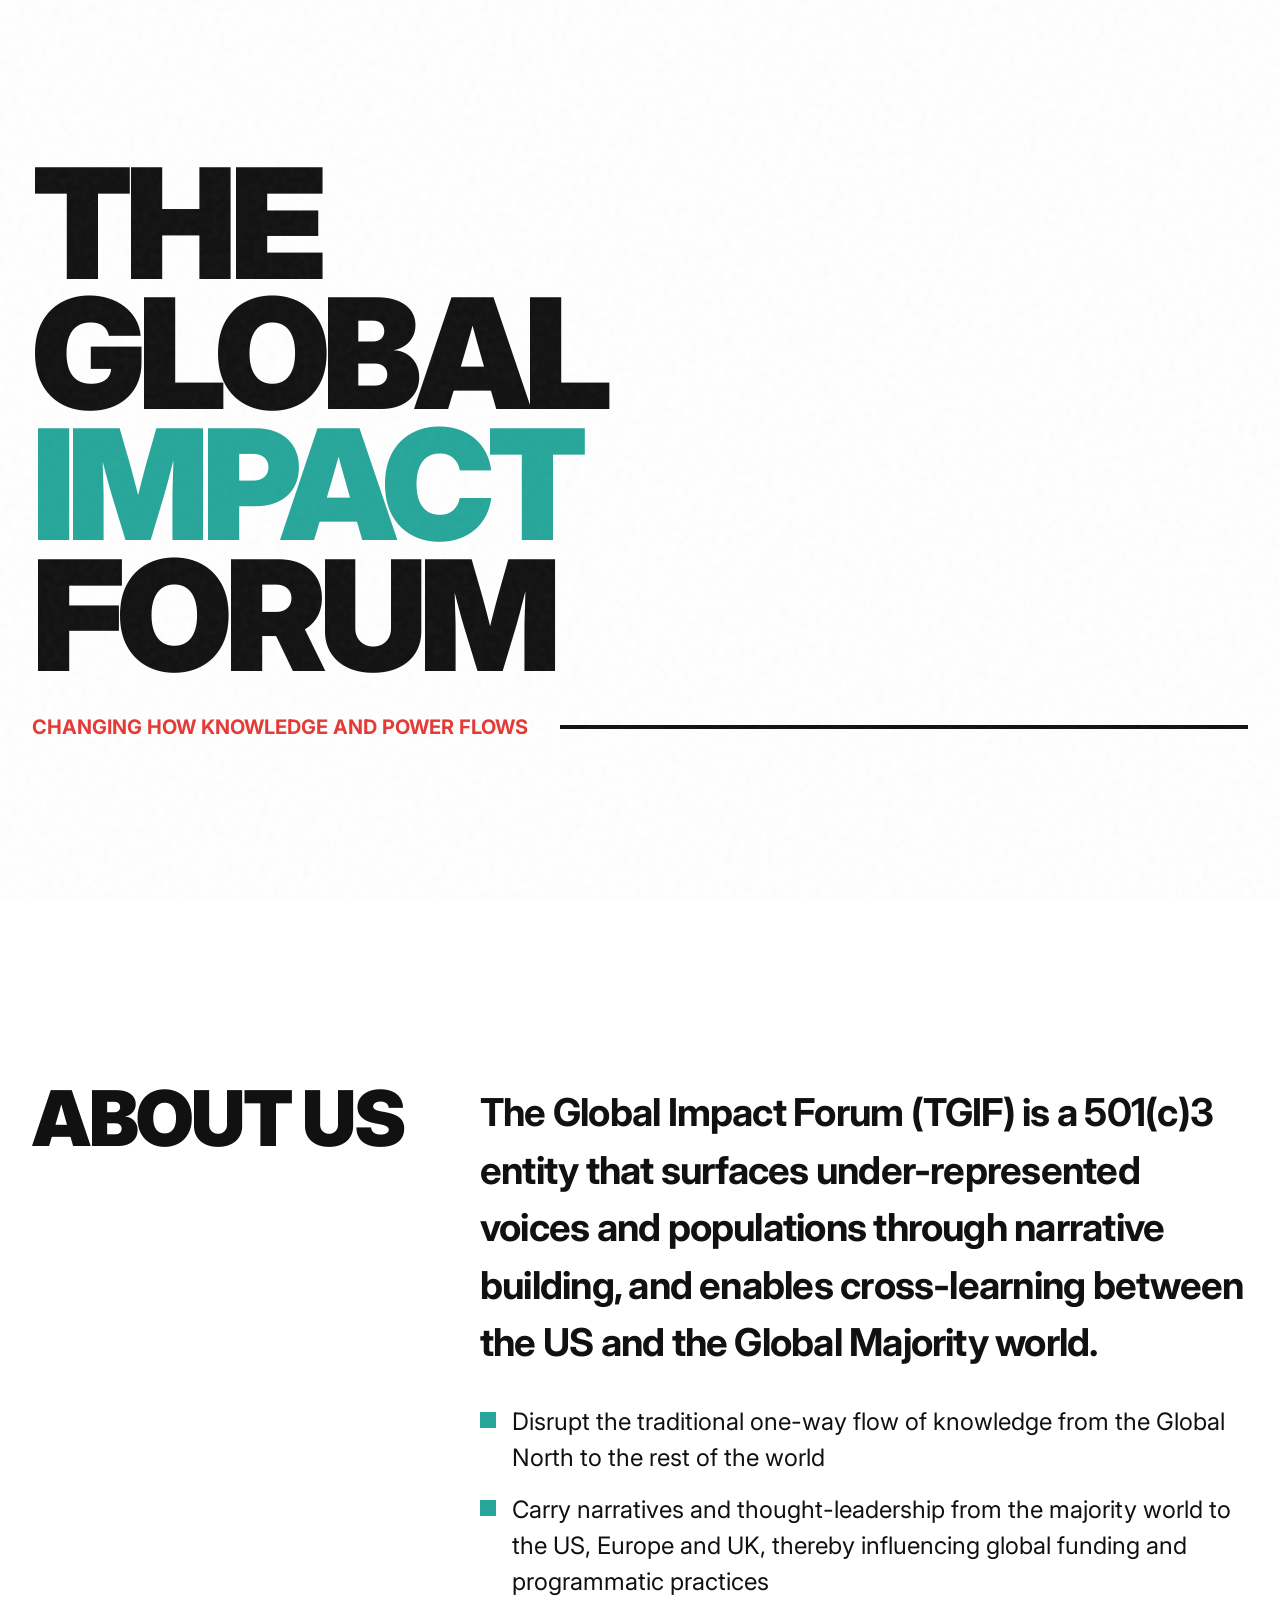
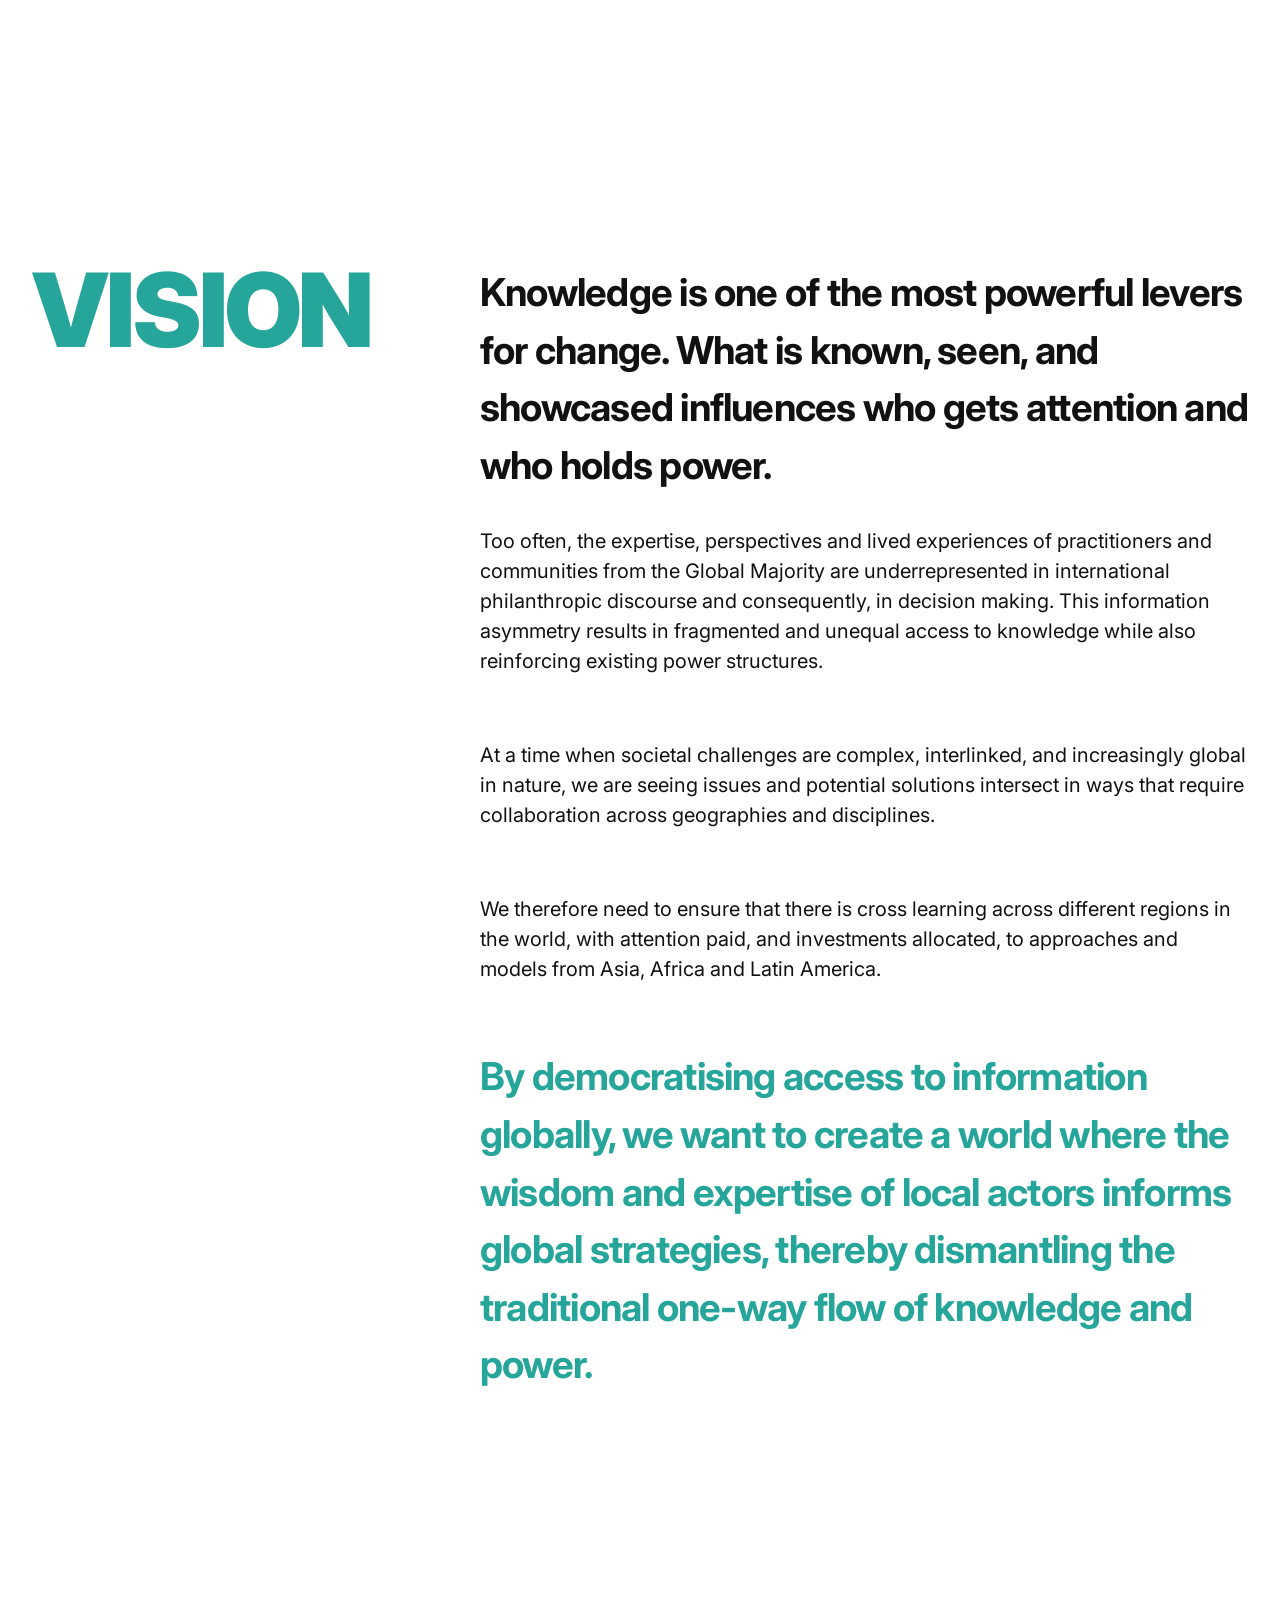
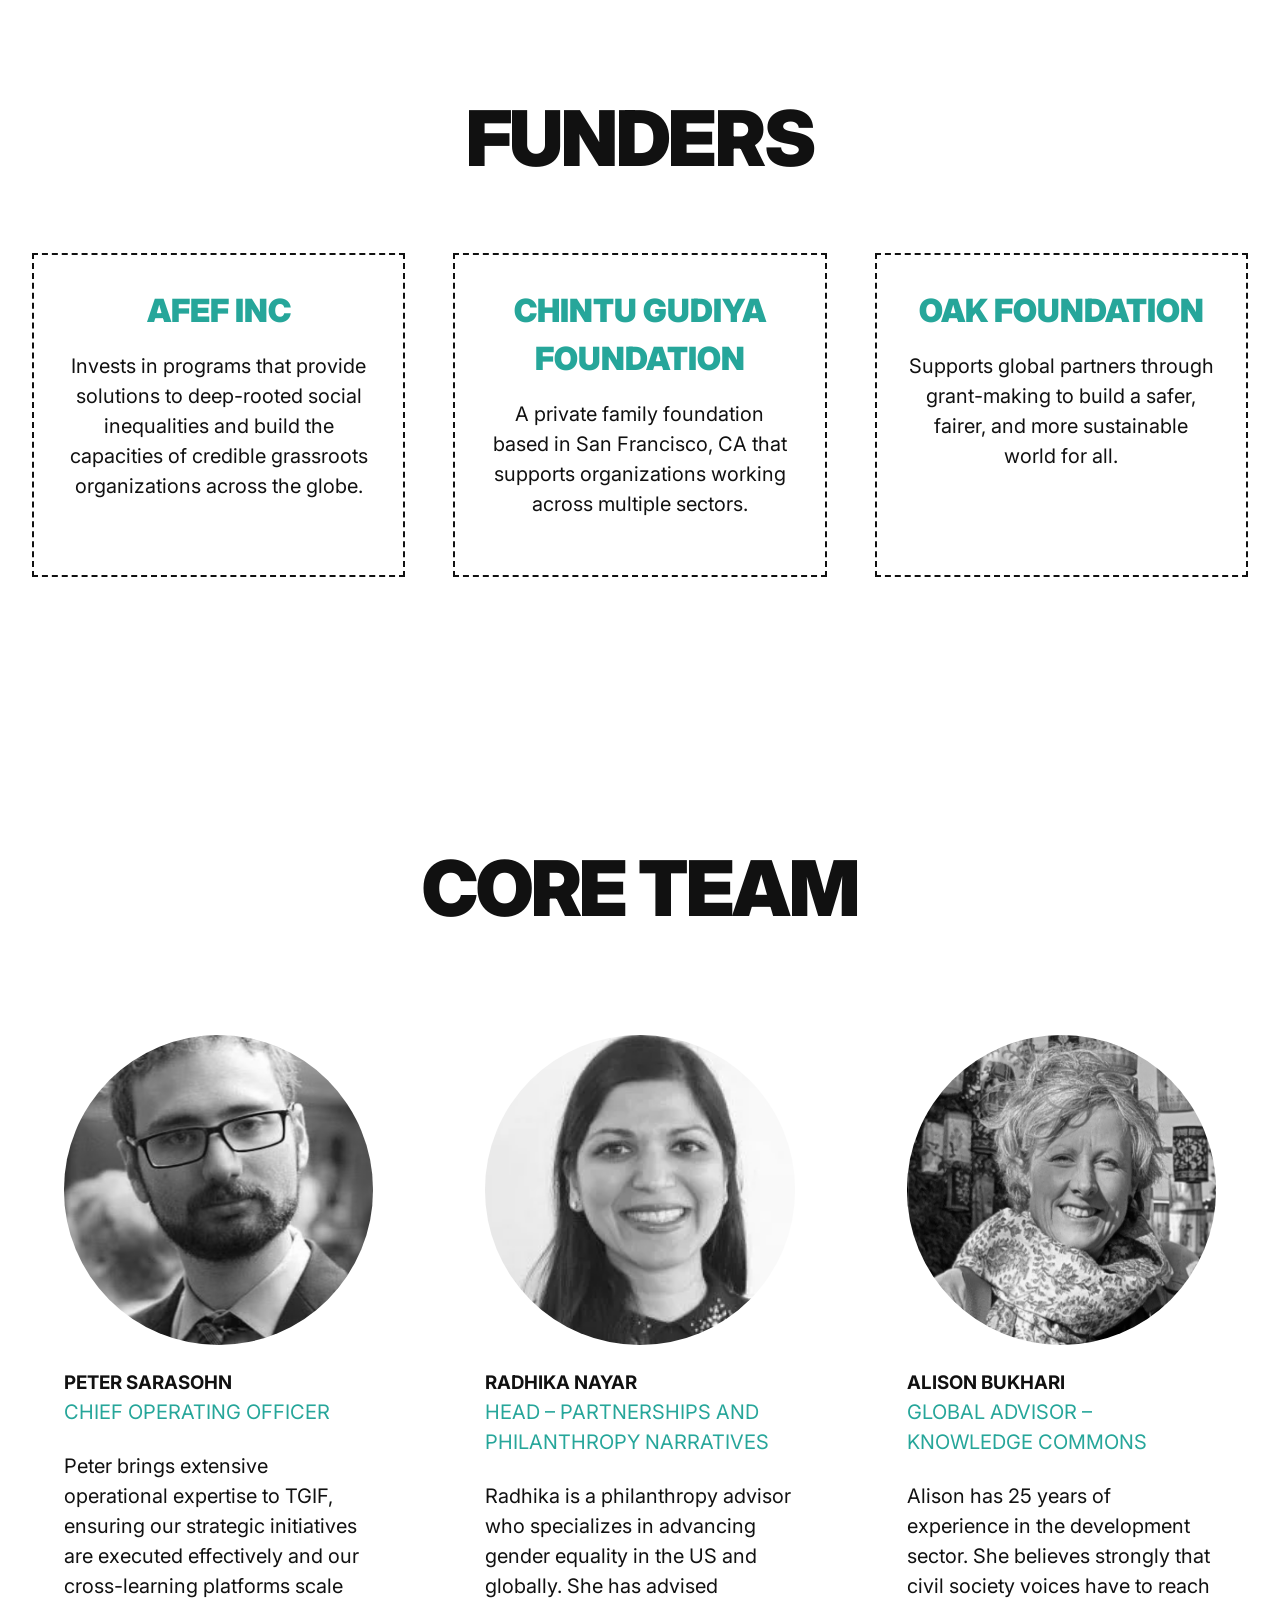
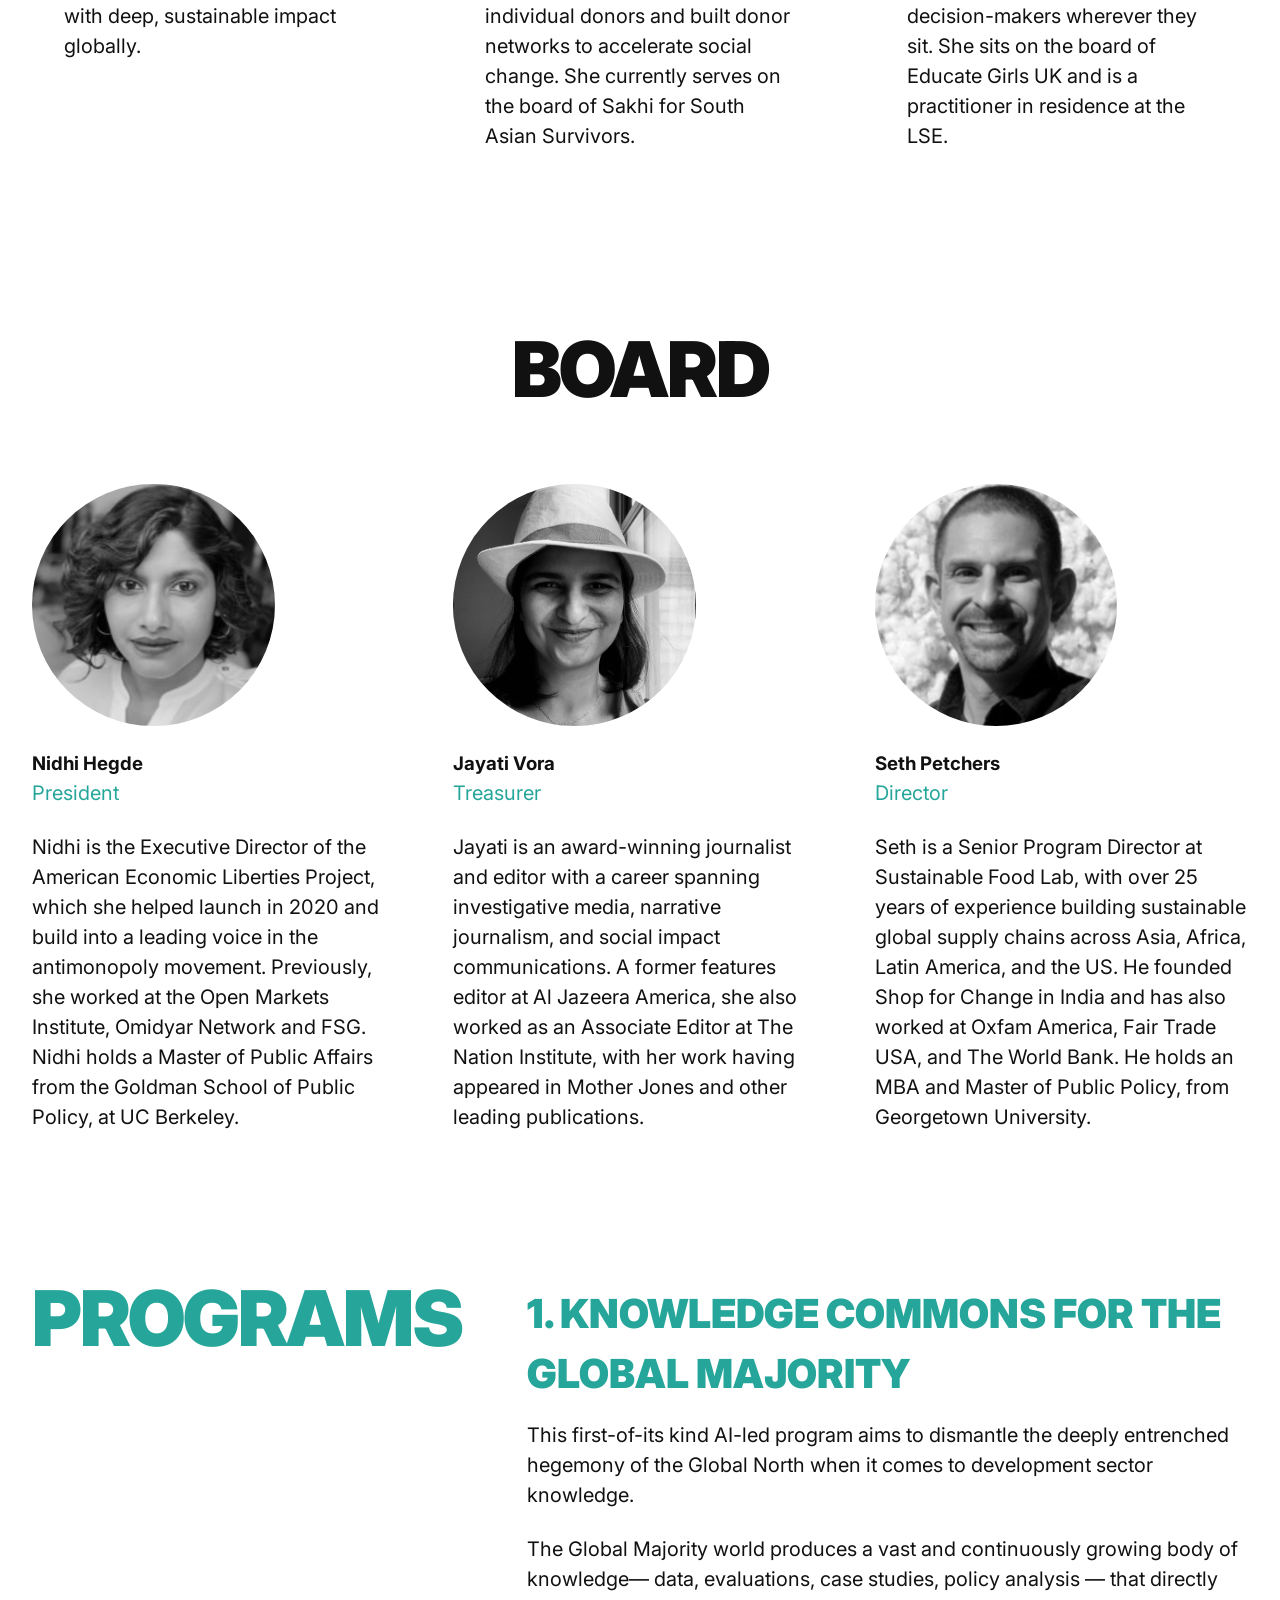
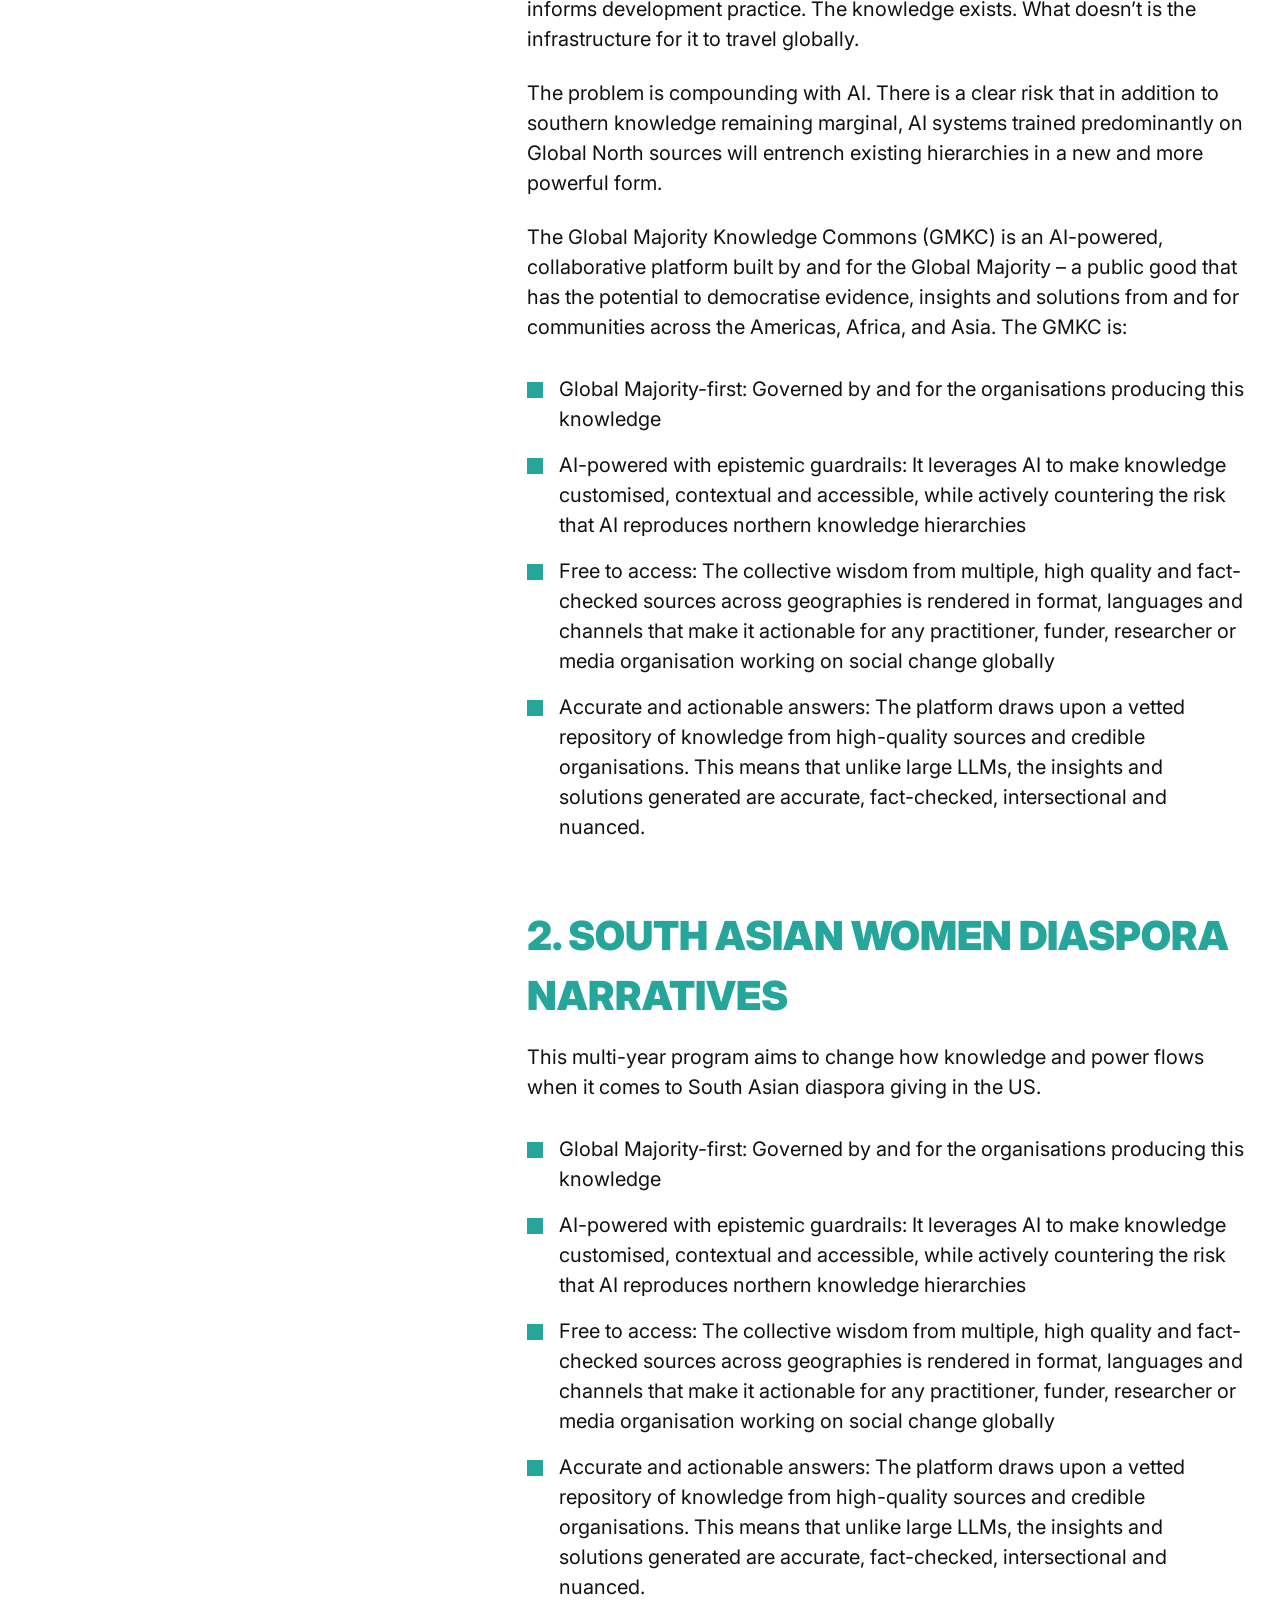
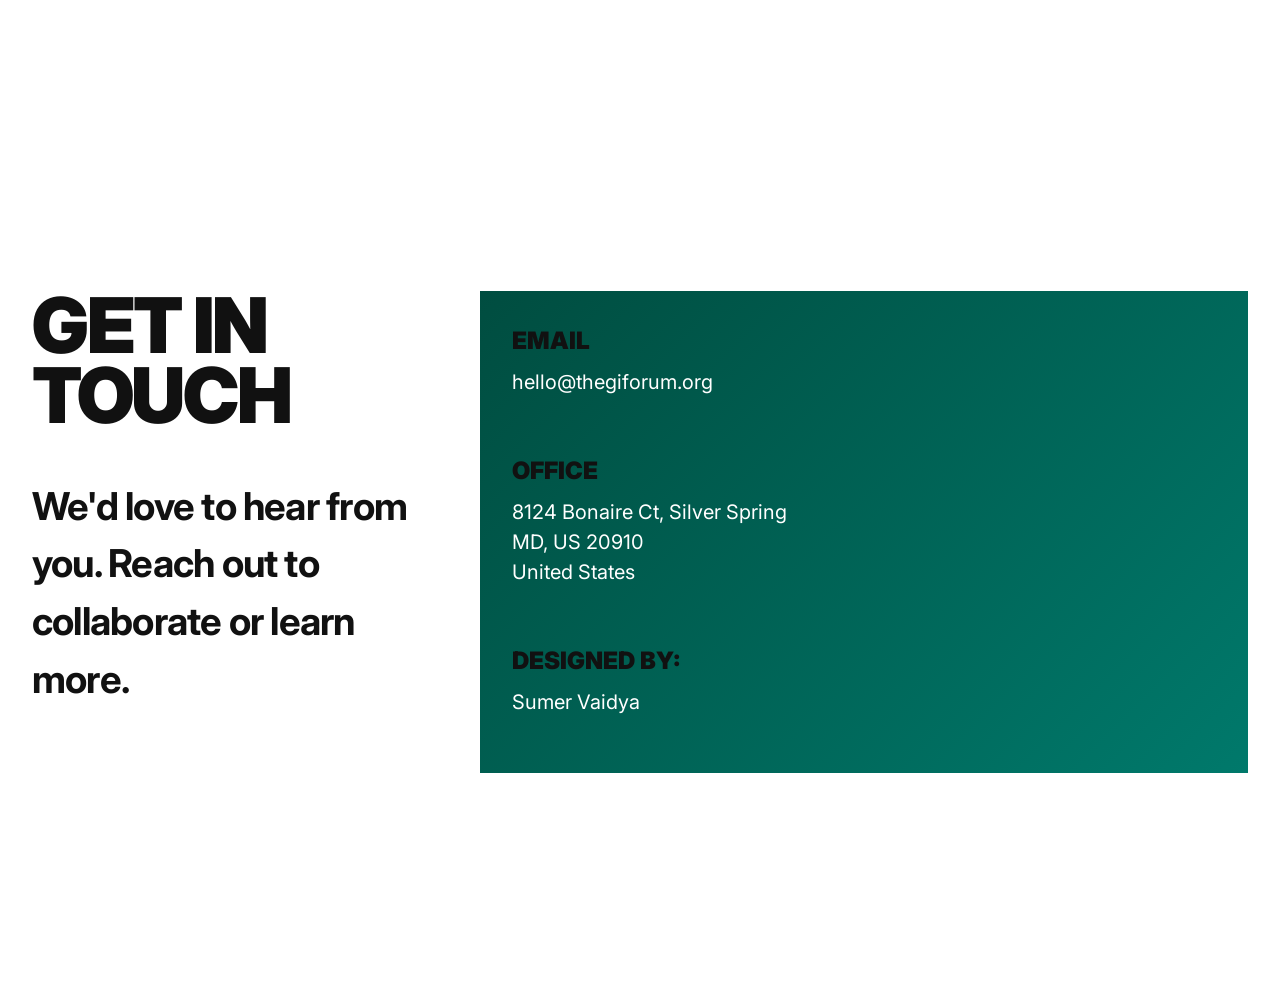
==== commit ebf885b1: "more chnages" ====
--- a/index.html
+++ b/index.html
@@ -16,7 +16,7 @@
         <div class="hero-content fade-in">
             <h1 class="huge-title">THE<br>GLOBAL<br><span class="text-accent">IMPACT</span><br>FORUM</h1>
             <div class="hero-sub fade-in delay-2">
-                <p>CHANGING HOW KNOWLEDGE AND POWER FLOWS</p>
+                <p class="text-red">CHANGING HOW KNOWLEDGE AND POWER FLOWS</p>
                 <div class="divider"></div>
             </div>
         </div>
@@ -183,6 +183,10 @@
                     <h4>OFFICE</h4>
                     <p>8124 Bonaire Ct, Silver Spring<br>MD, US 20910<br>United States</p>
                 </div>
+                <div class="contact-item">
+                    <h4>DESIGNED BY:</h4>
+                    <p>Sumer Vaidya</p>
+                </div>
             </div>
         </div>
     </footer>
--- a/style.css
+++ b/style.css
@@ -36,6 +36,7 @@
 
 /* Utilities */
 .text-accent { color: var(--color-accent); }
+.text-red { color: #e53935; }
 .text-white { color: #000000; }
 .bg-dark { background: linear-gradient(135deg, #e9e6e6 0%, #dbd5d5 100%); }
 .bg-grey { background-color: #d4d4d4; }
@@ -191,6 +192,10 @@
 
 .board-member {
     text-align: left;
+}
+
+.board-member .image-wrapper {
+    width: 65%;
 }
 
 .image-wrapper {
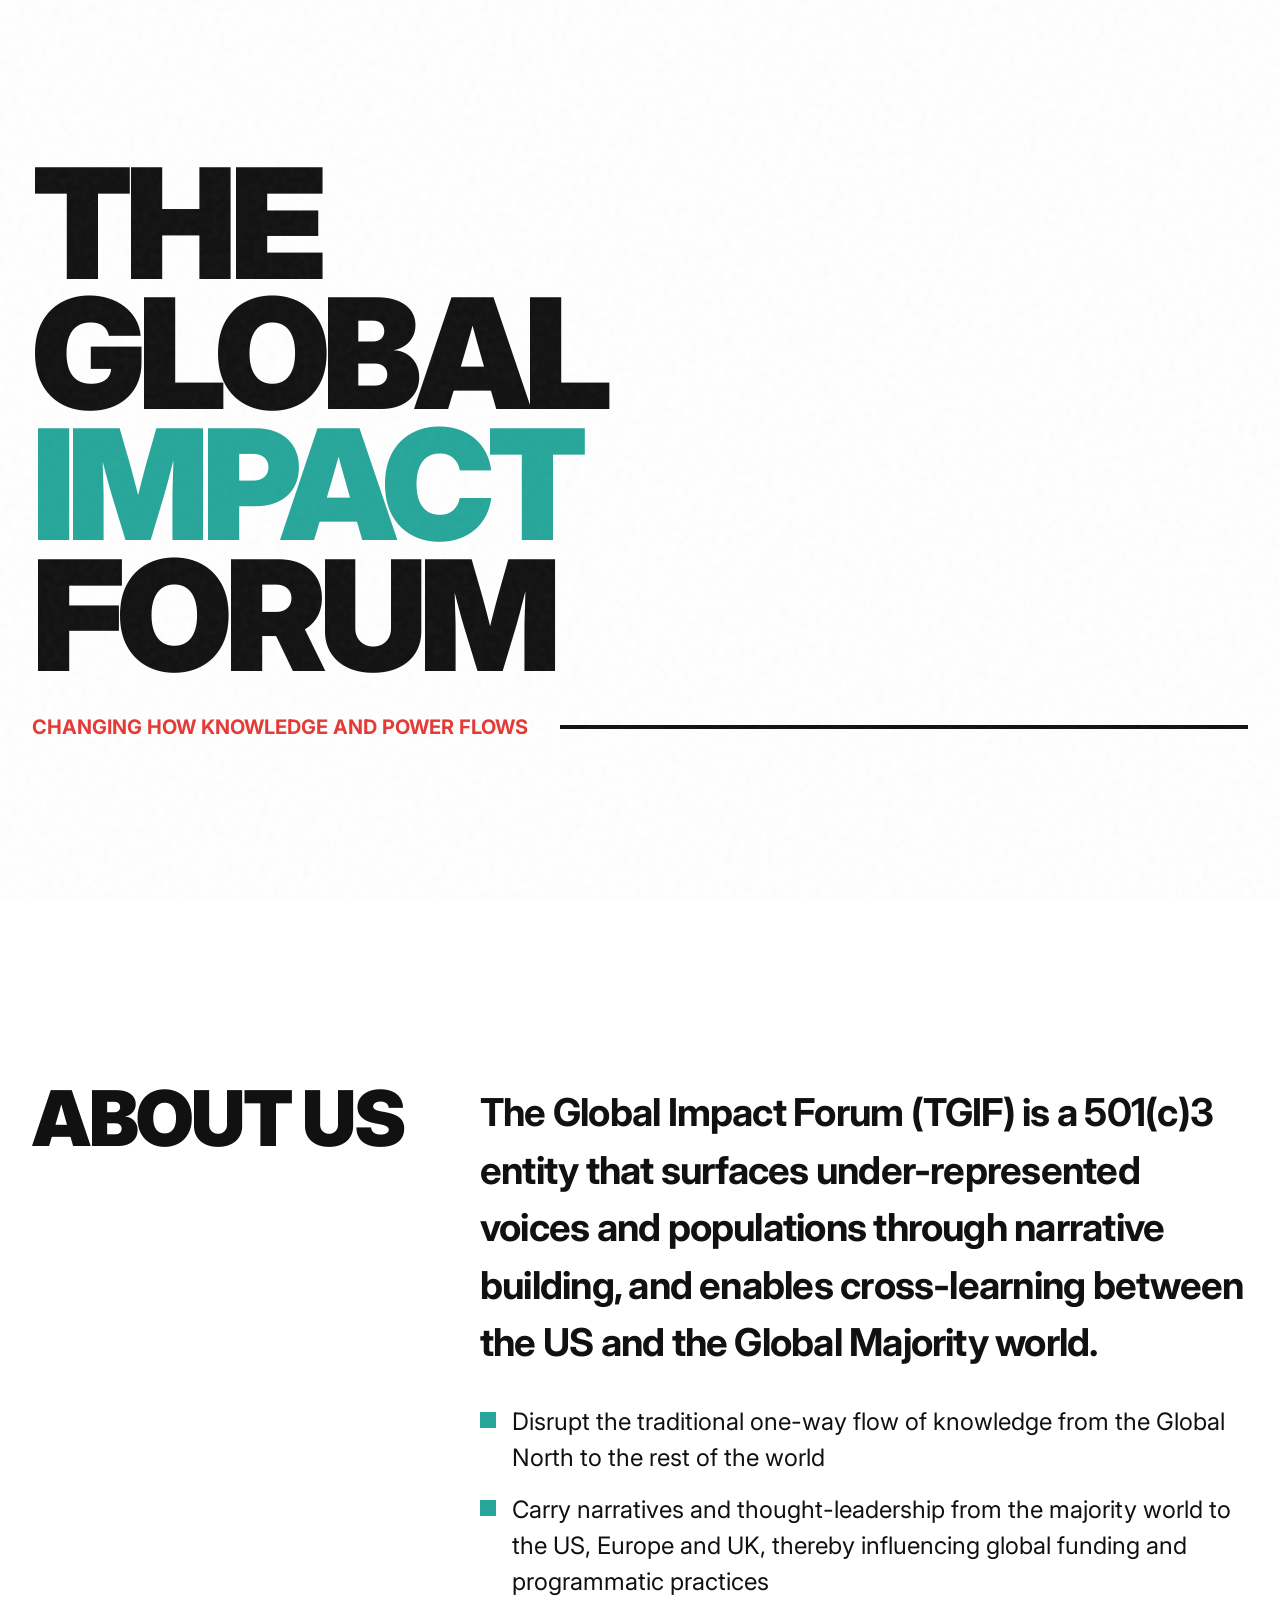
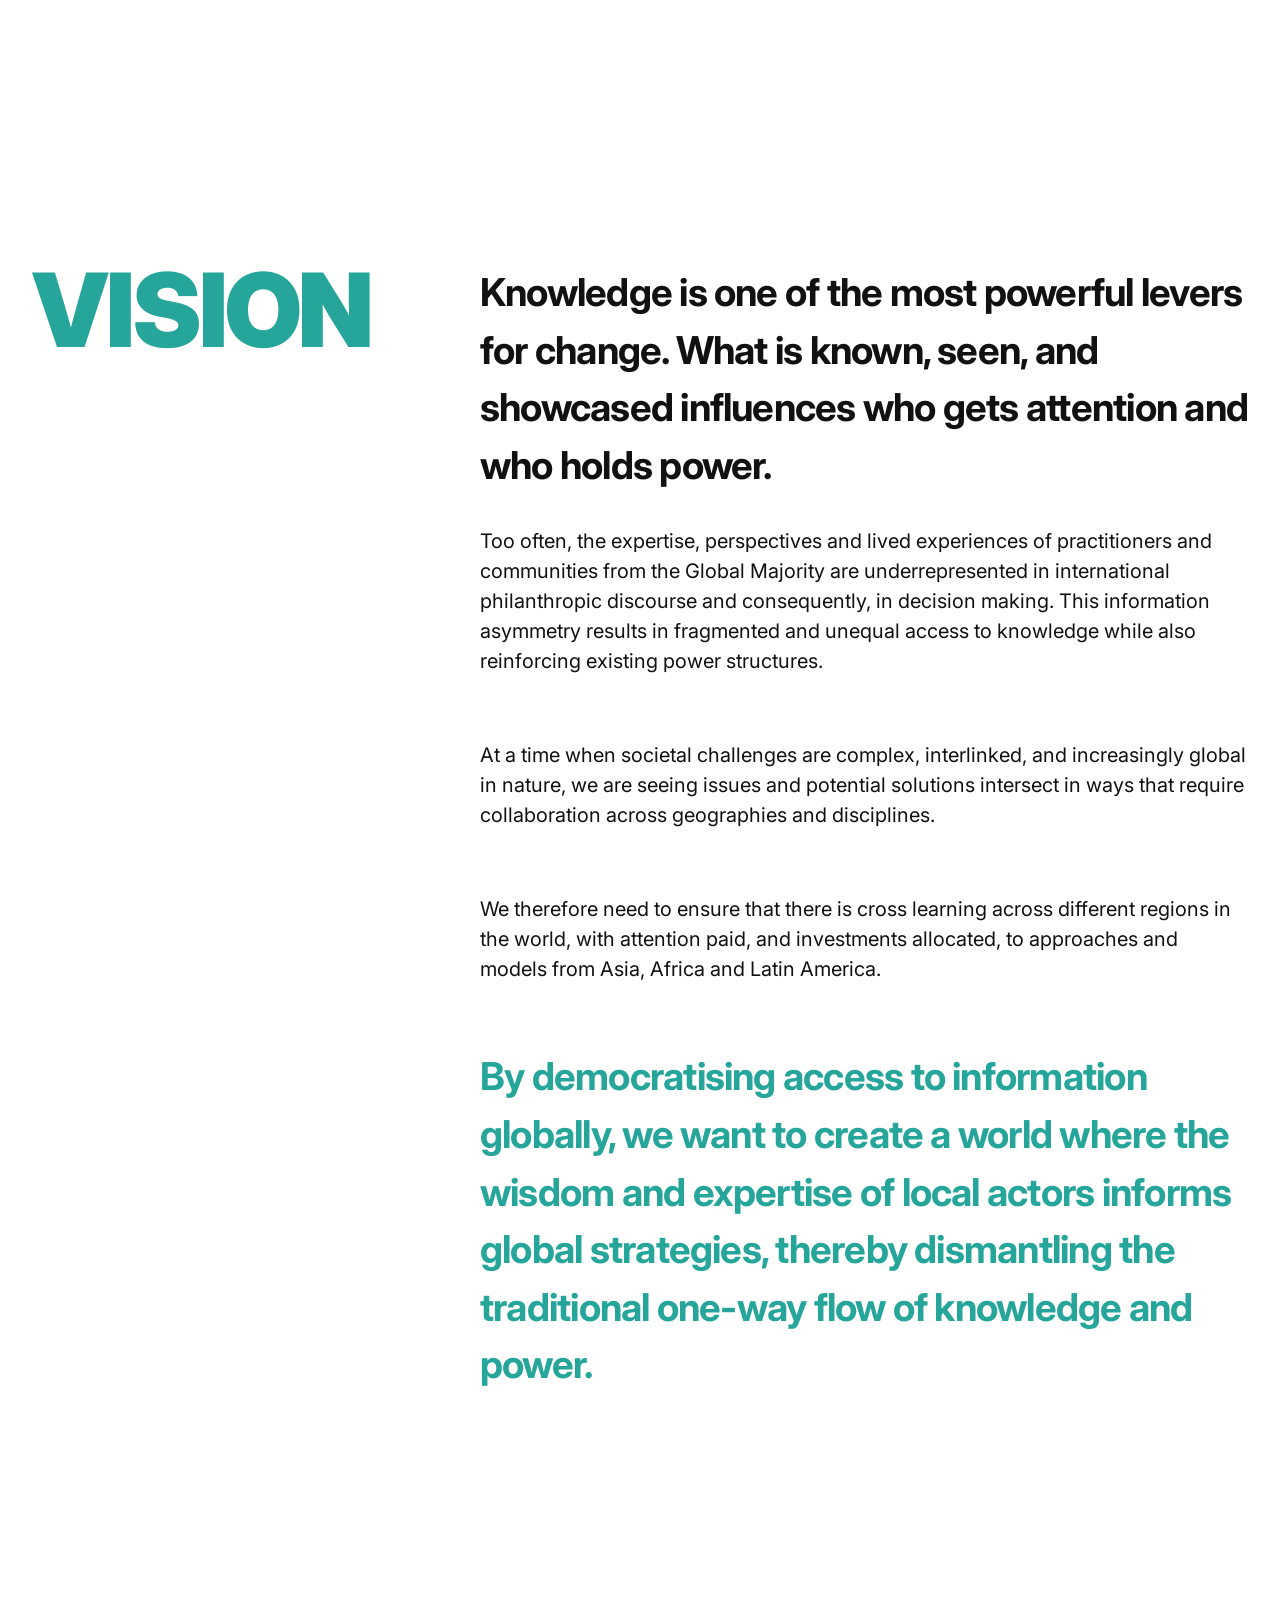
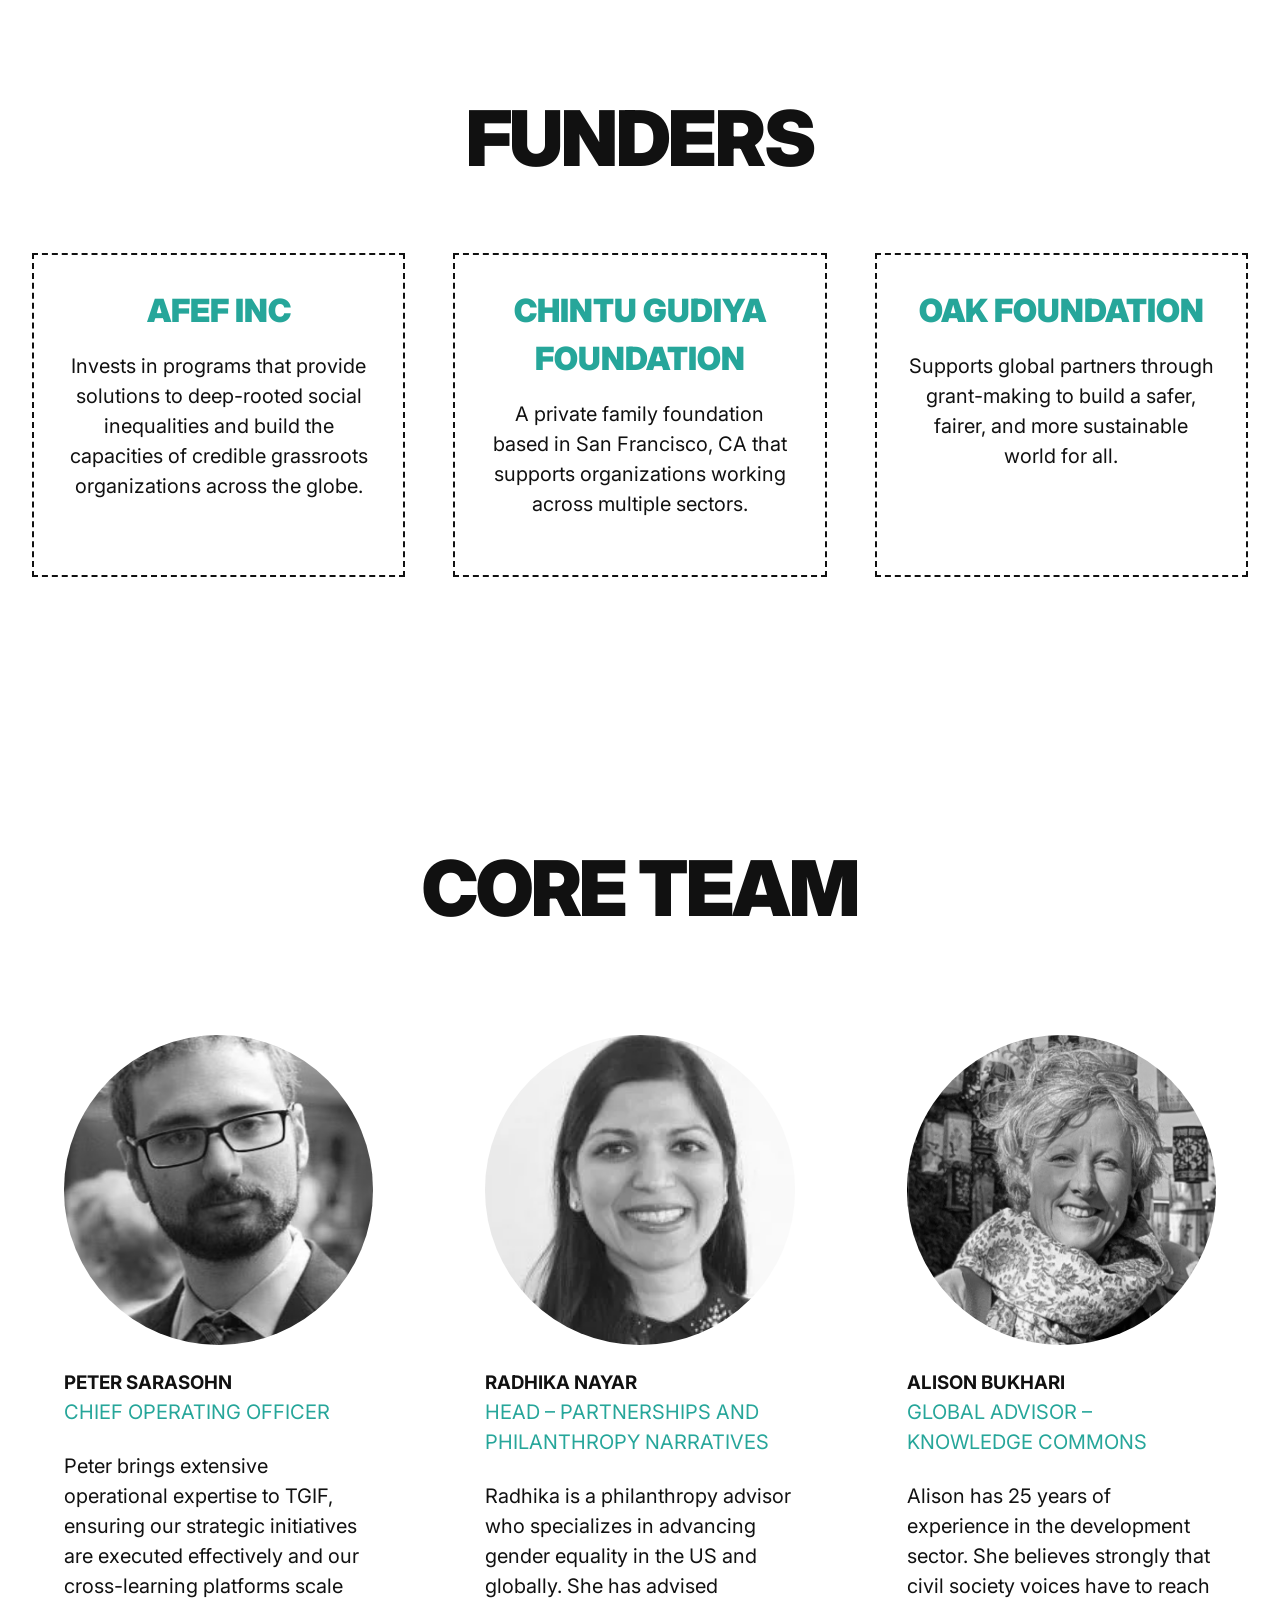
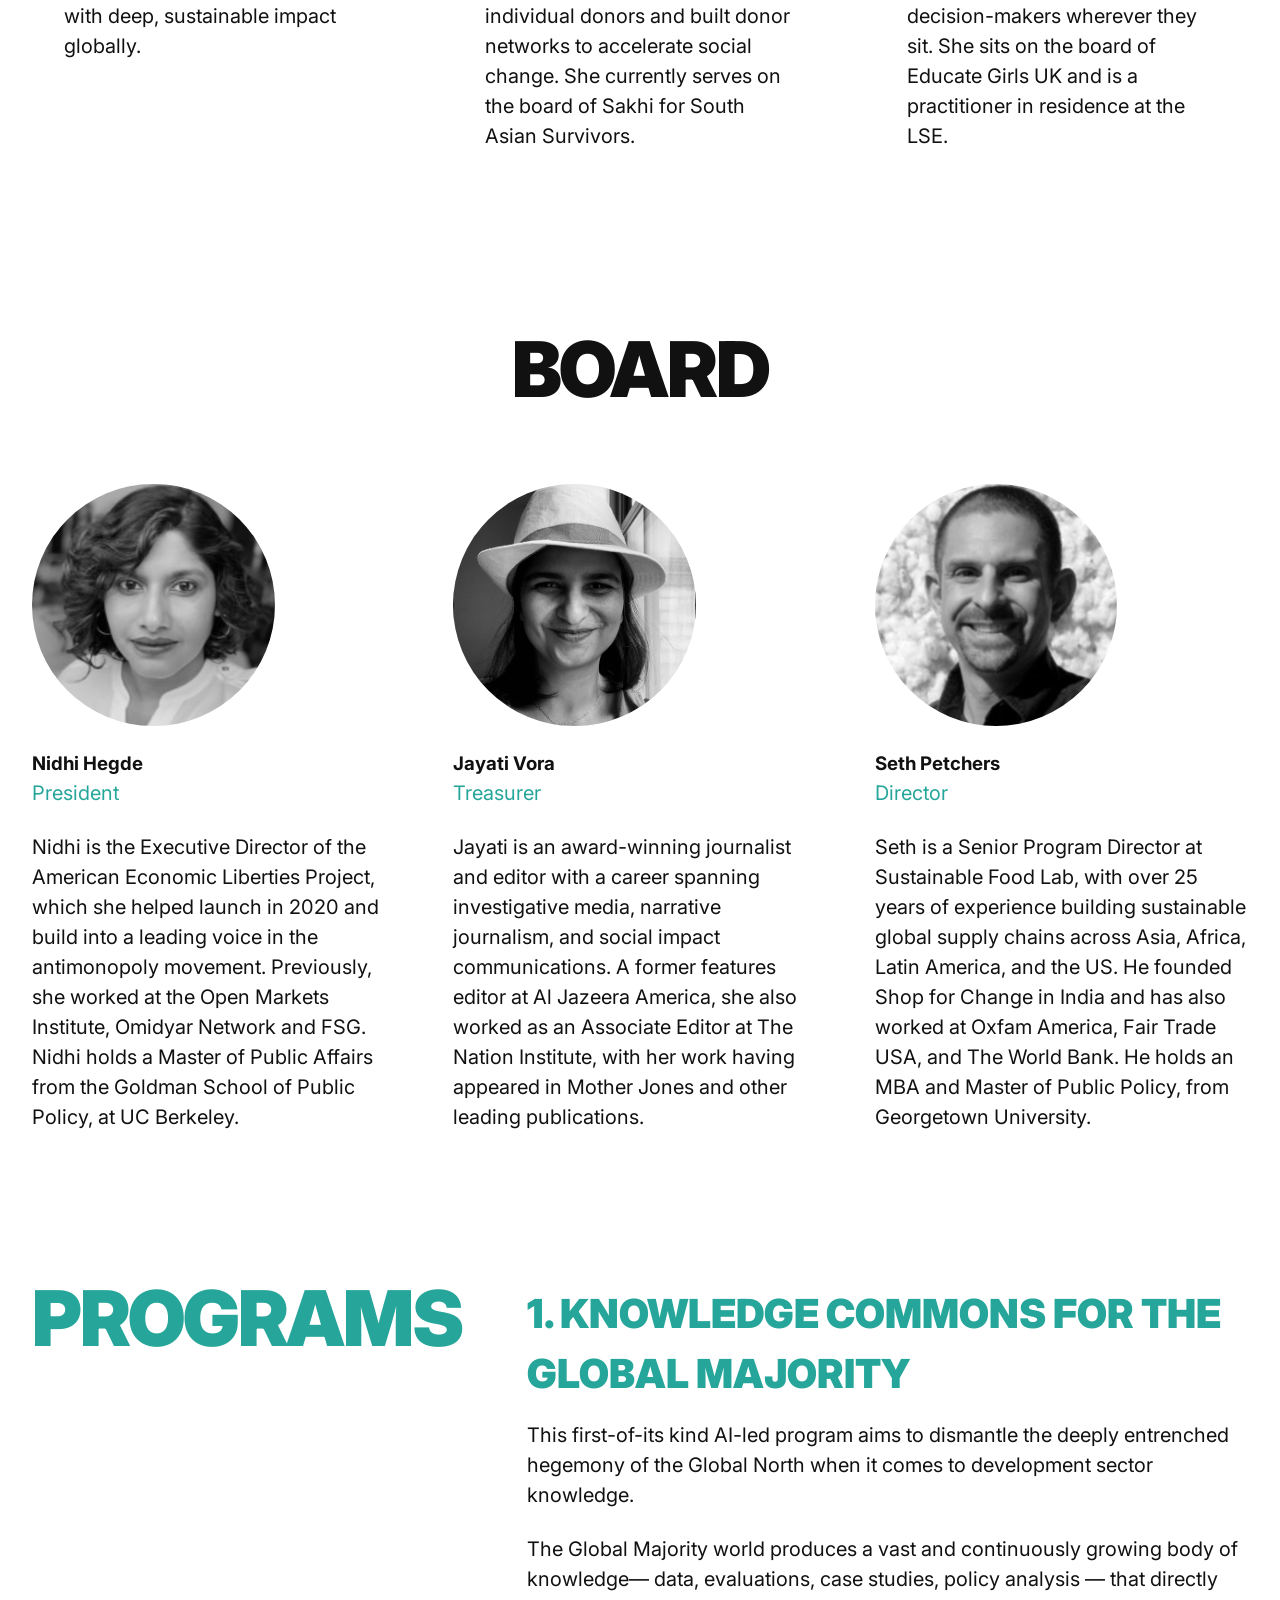
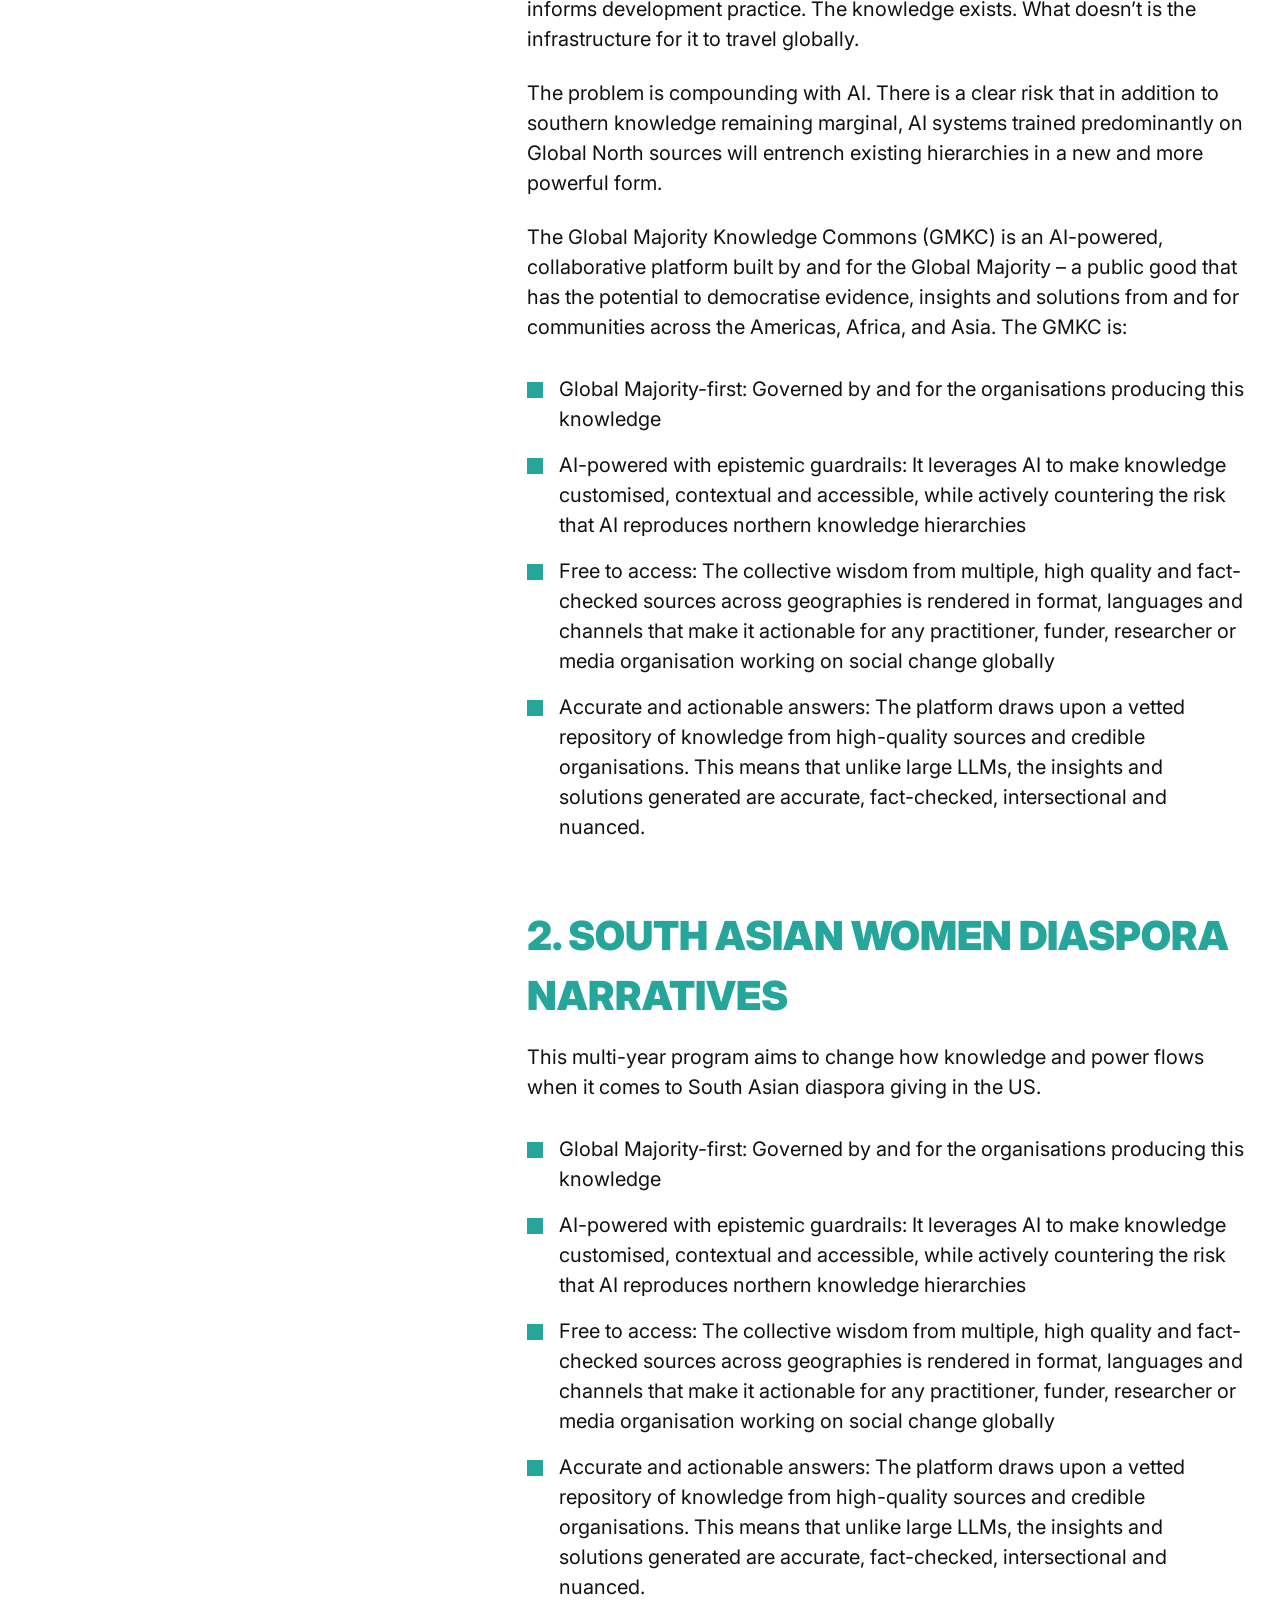
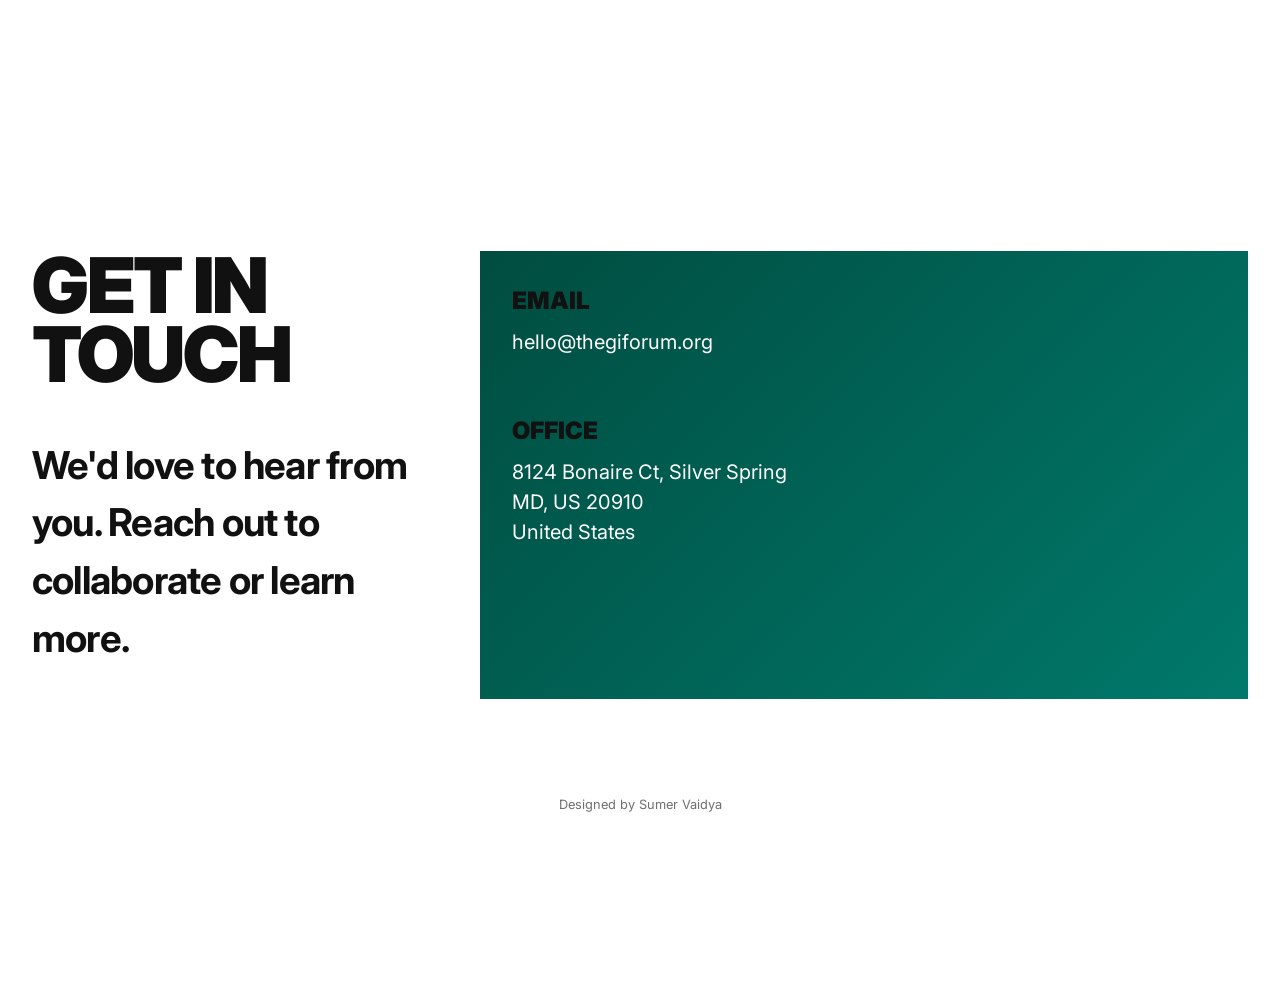
==== commit 212aa4dc: "credit given" ====
--- a/index.html
+++ b/index.html
@@ -183,11 +183,10 @@
                     <h4>OFFICE</h4>
                     <p>8124 Bonaire Ct, Silver Spring<br>MD, US 20910<br>United States</p>
                 </div>
-                <div class="contact-item">
-                    <h4>DESIGNED BY:</h4>
-                    <p>Sumer Vaidya</p>
-                </div>
             </div>
+        </div>
+        <div class="credits text-center mt-4">
+            <p>Designed by Sumer Vaidya</p>
         </div>
     </footer>
 
--- a/style.css
+++ b/style.css
@@ -322,3 +322,12 @@
 .bg-accent .contact-item h4 {
     color: white;
 }
+
+.credits {
+    margin-top: 6rem;
+}
+.credits p {
+    font-size: 0.8rem;
+    opacity: 0.6;
+    margin-bottom: 0;
+}
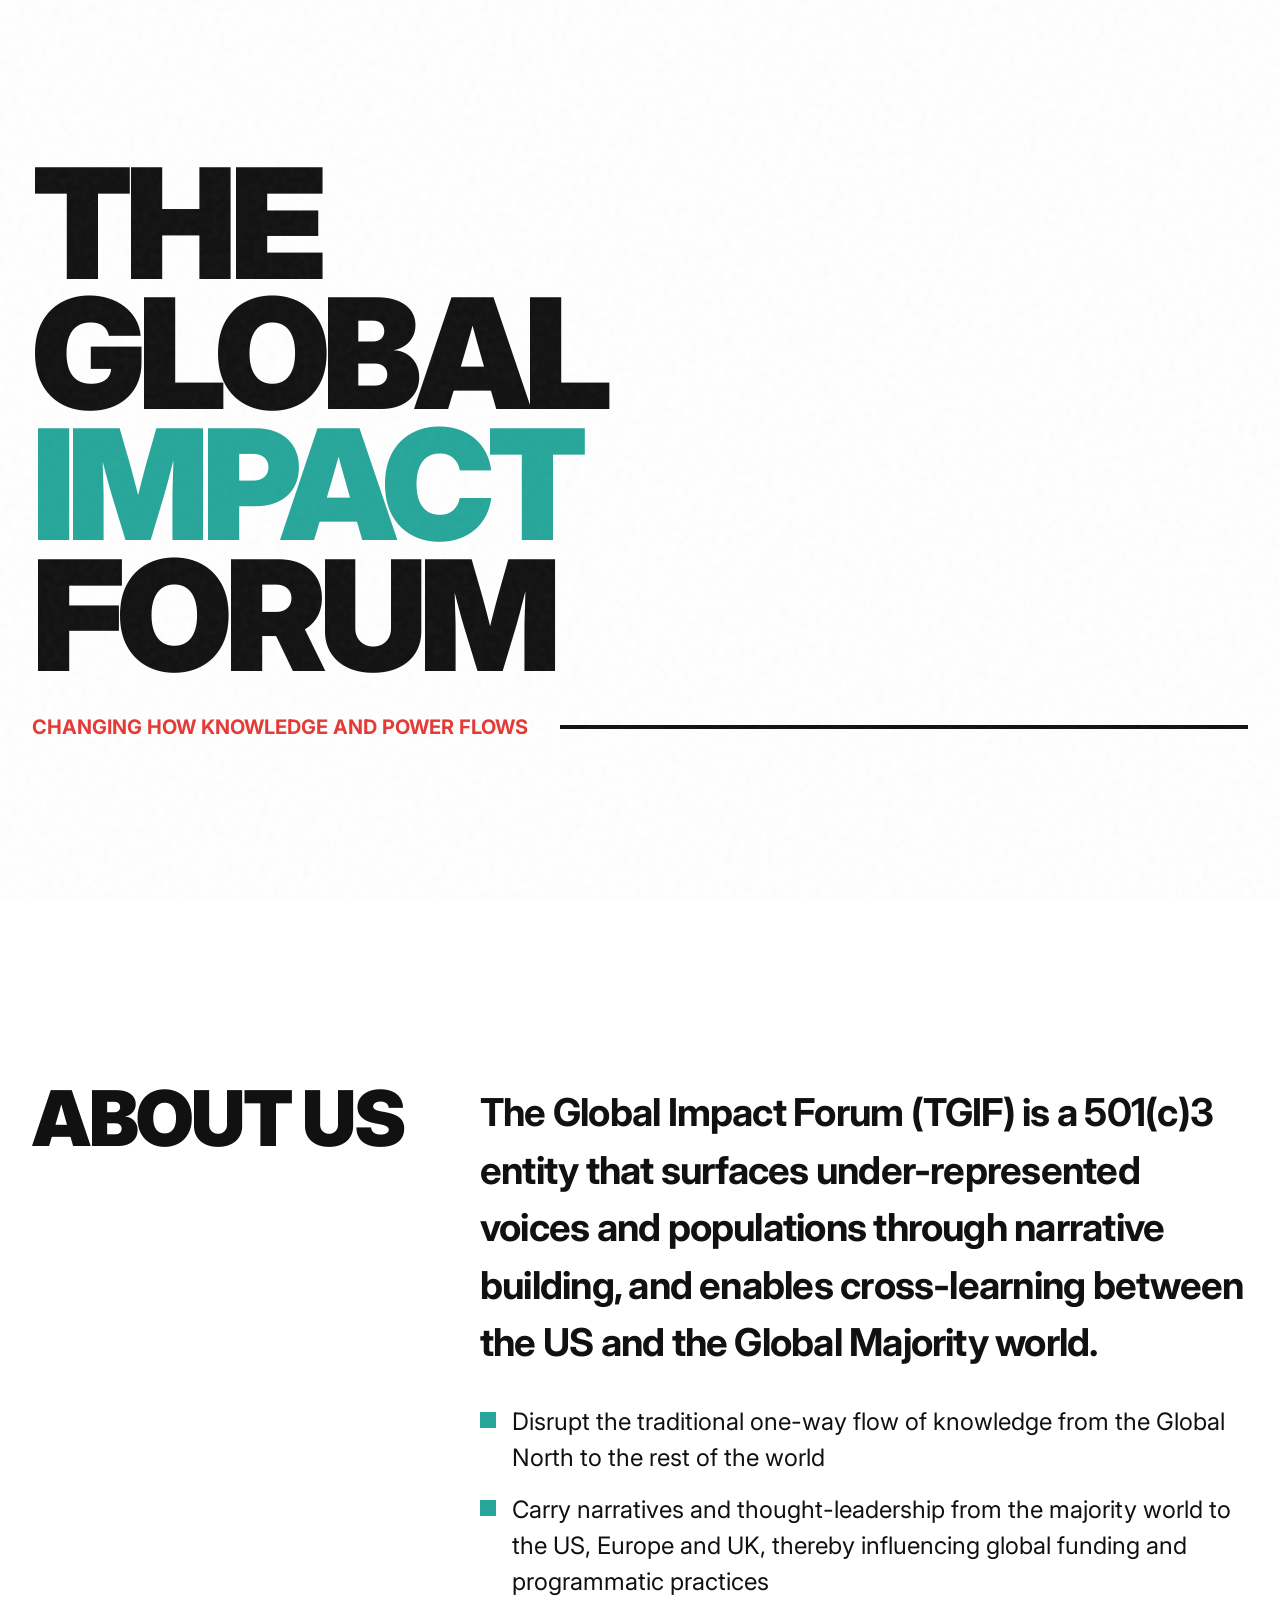
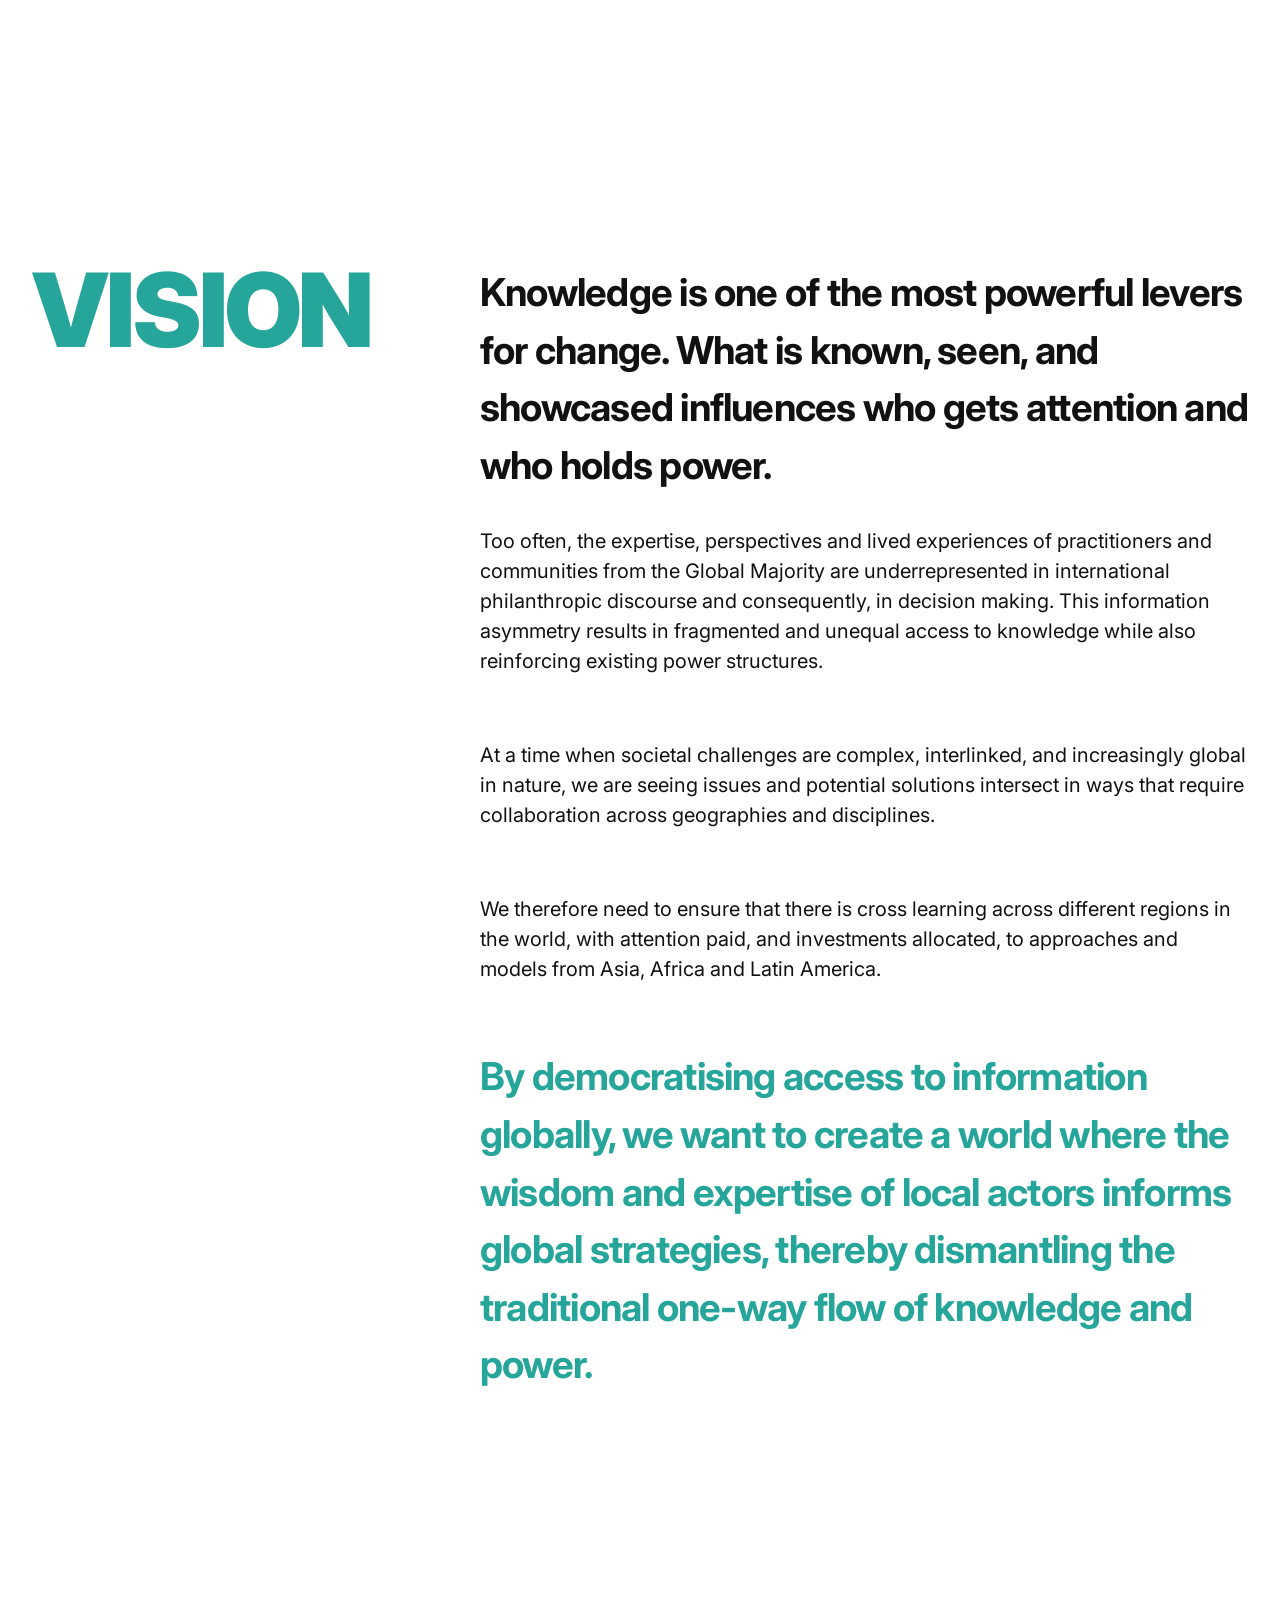
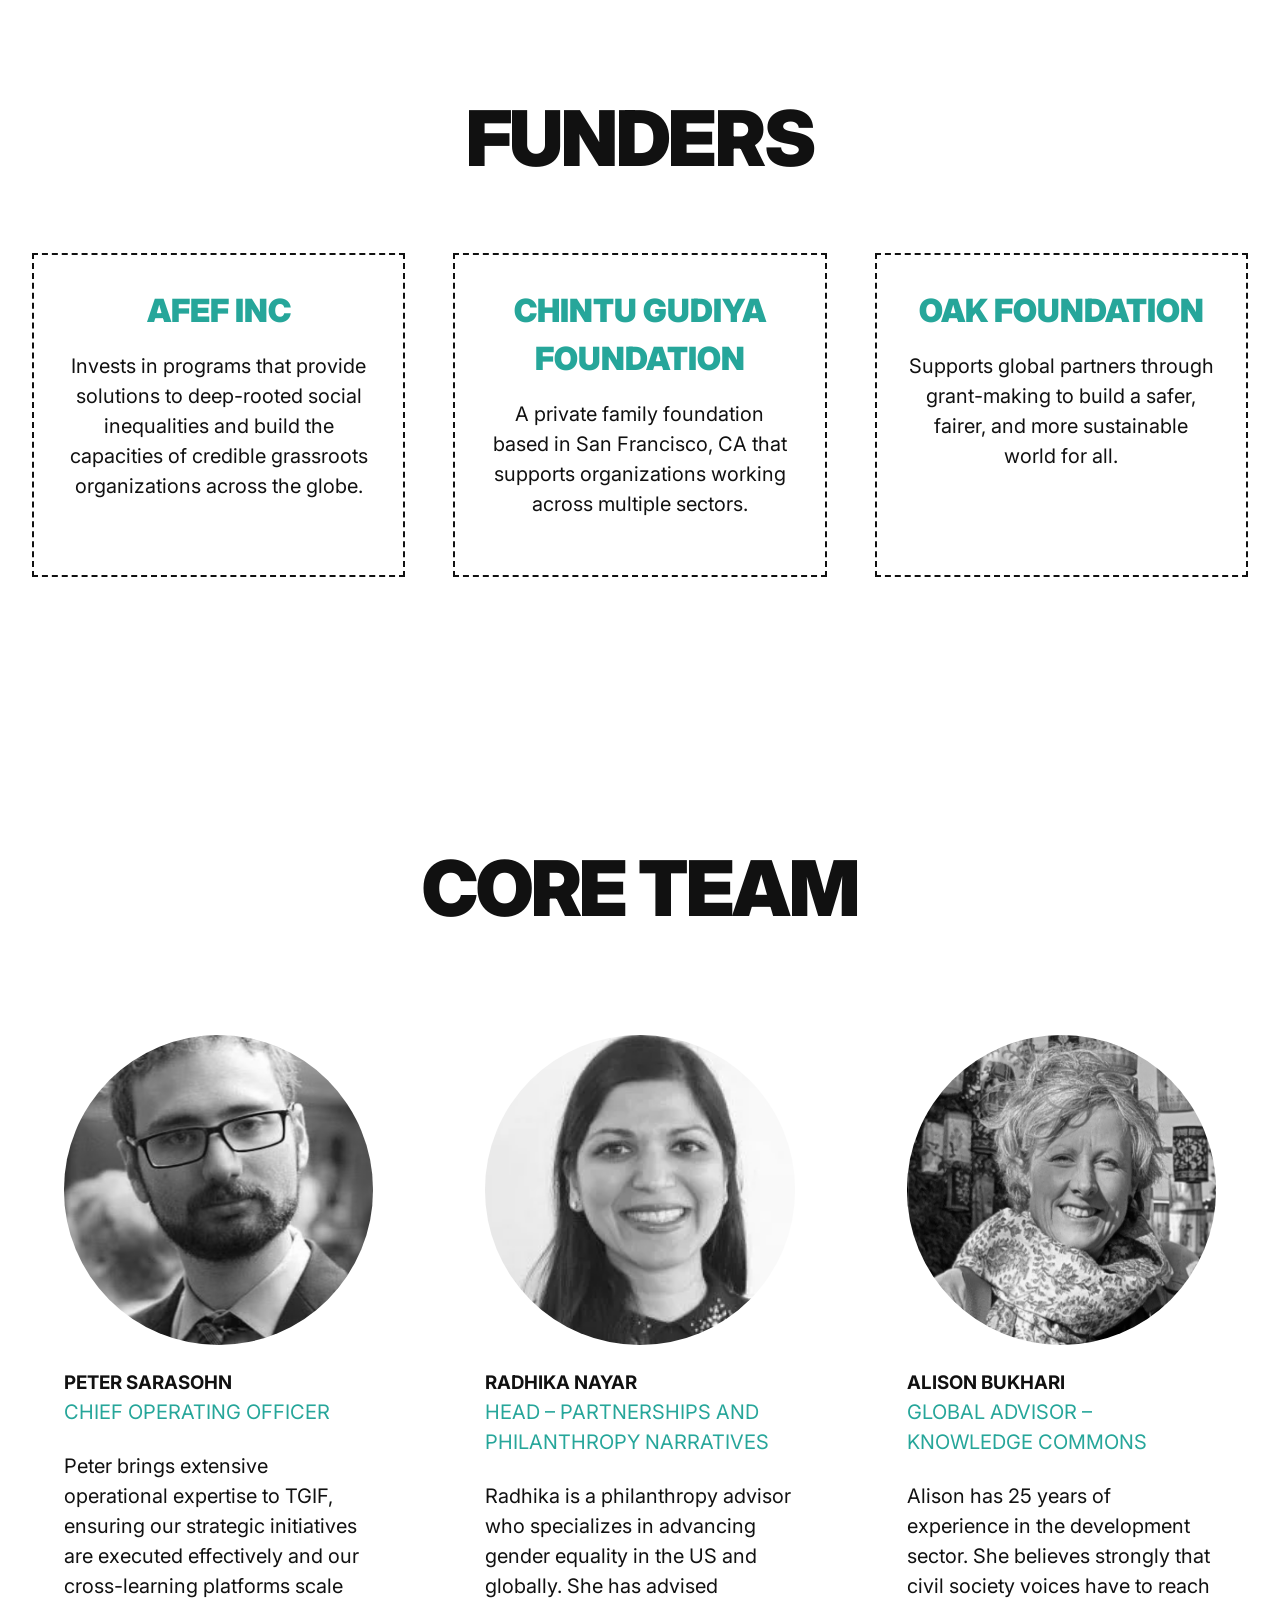
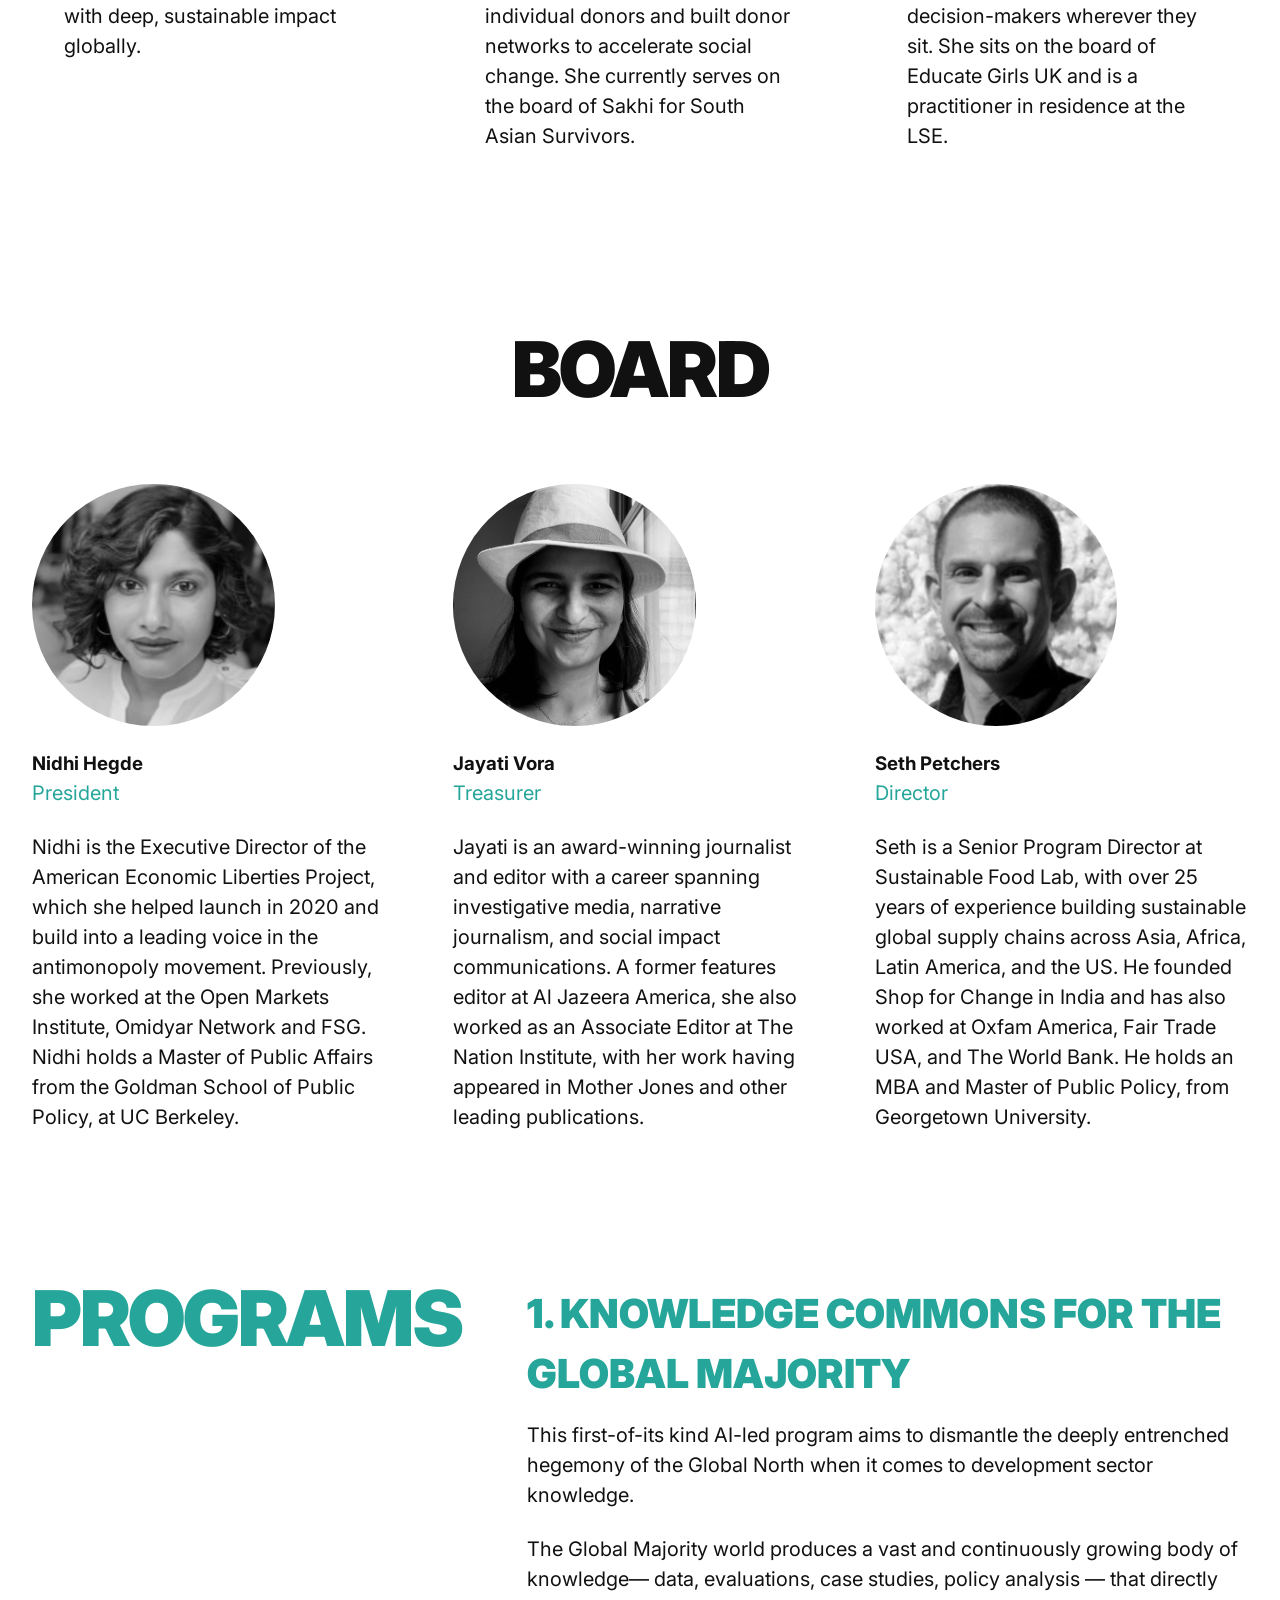
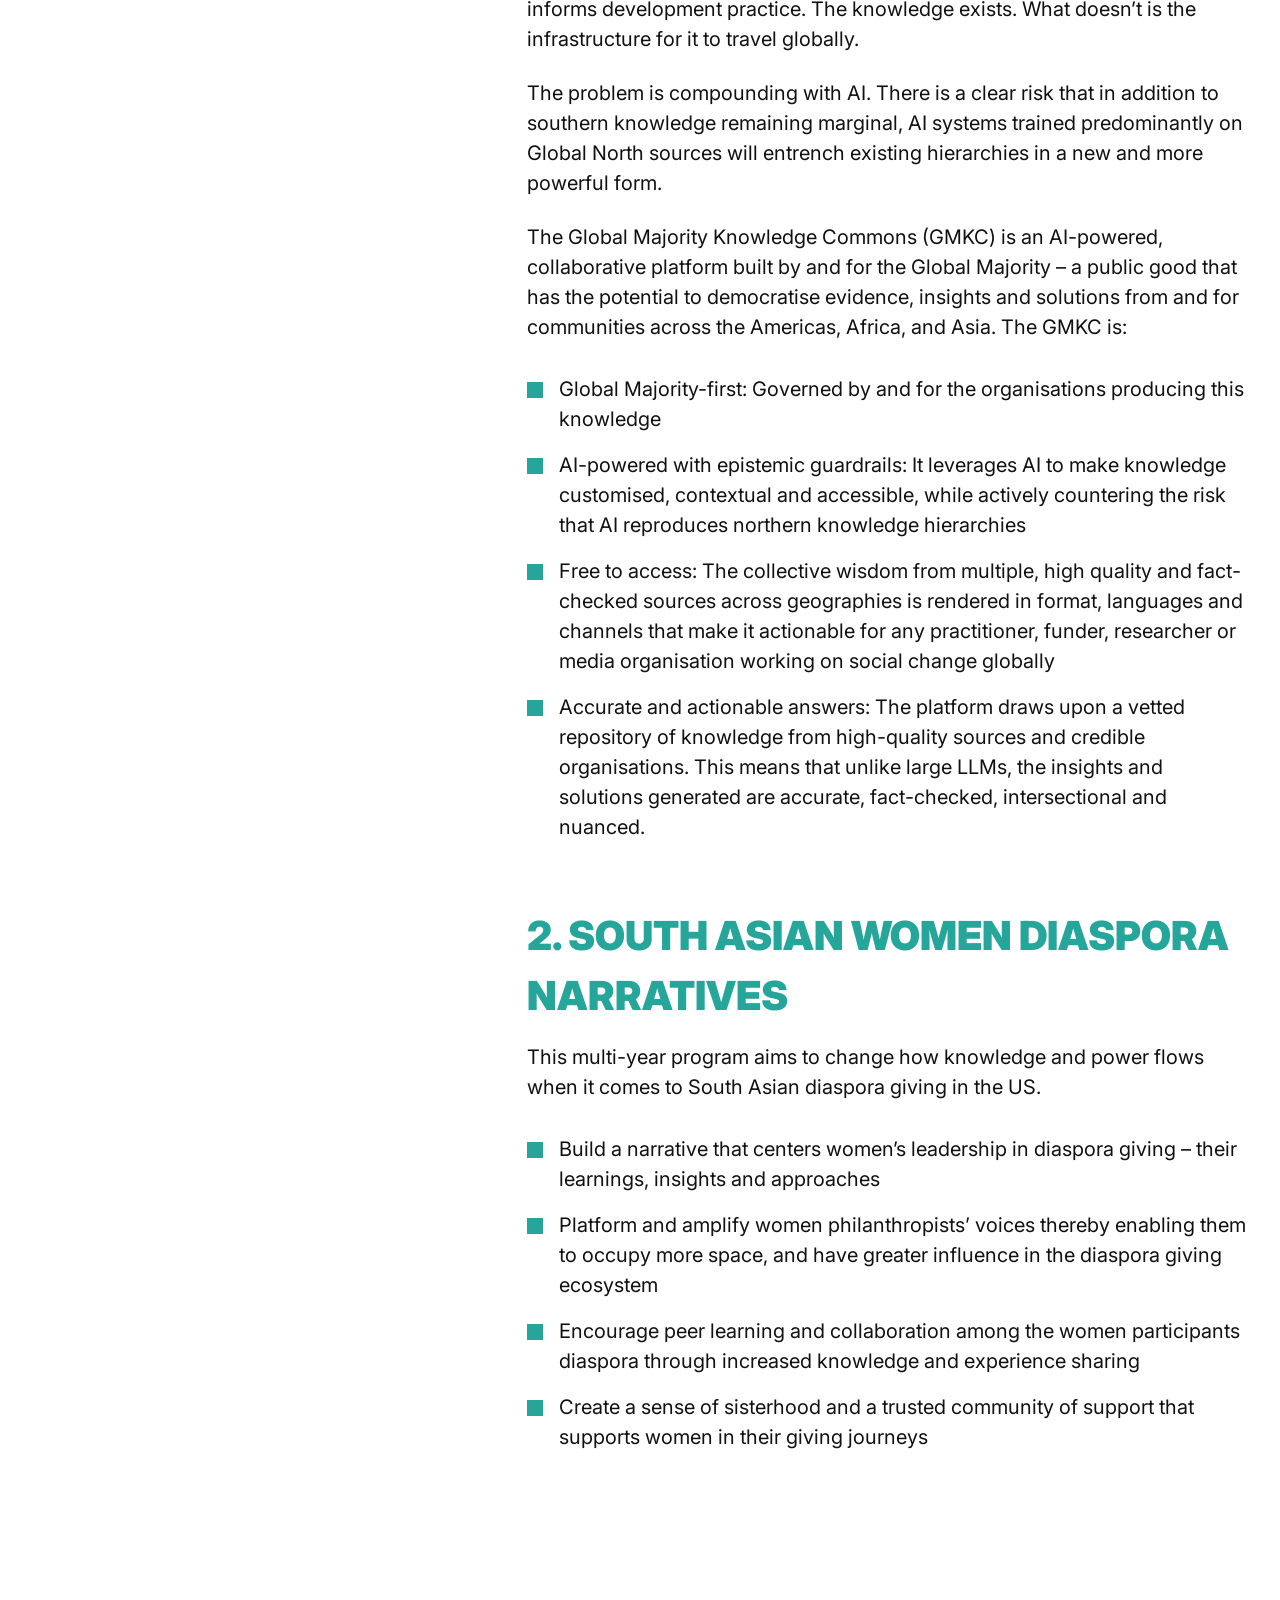
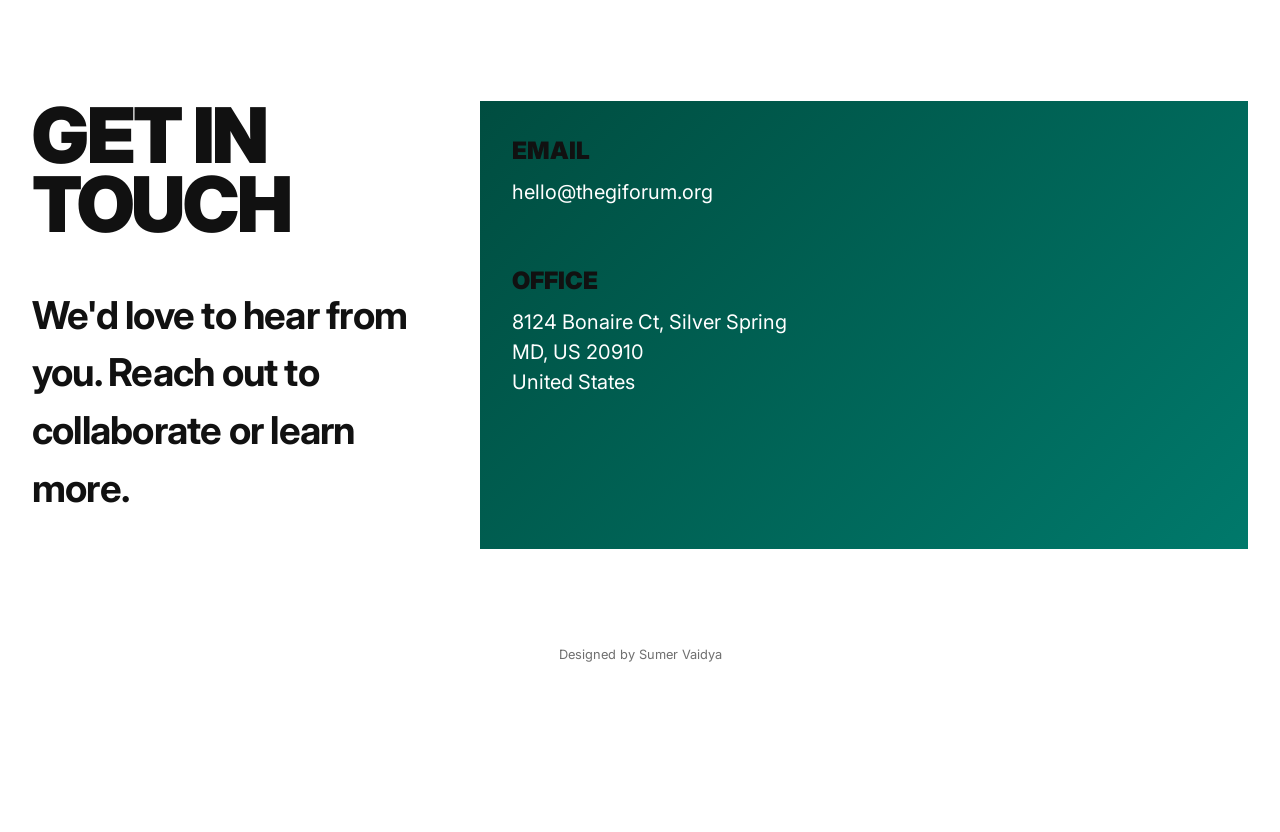
==== commit 4d828624: "bullet point fix" ====
--- a/index.html
+++ b/index.html
@@ -158,10 +158,10 @@
                     <h3 class="program-title">2. South Asian Women Diaspora Narratives</h3>
                     <p>This multi-year program aims to change how knowledge and power flows when it comes to South Asian diaspora giving in the US.</p>
                     <ul class="punk-list">
-                        <li>	Global Majority-first: Governed by and for the organisations producing this knowledge</li>
-                        <li>	AI-powered with epistemic guardrails: It leverages AI to make knowledge customised, contextual and accessible, while actively countering the risk that AI reproduces northern knowledge hierarchies </li>
-                        <li>	Free to access:  The collective wisdom from multiple, high quality and fact-checked sources across geographies is rendered in format, languages and channels that make it actionable for any practitioner, funder, researcher or media organisation working on social change globally</li>
-                        <li>	Accurate and actionable answers: The platform draws upon a vetted repository of knowledge from high-quality sources and credible organisations. This means that unlike large LLMs, the insights and solutions generated are accurate, fact-checked, intersectional and nuanced.</li>
+                        <li>	Build a narrative that centers women’s leadership in diaspora giving – their learnings, insights and approaches</li>
+                        <li>	Platform and amplify women philanthropists’ voices thereby enabling them to occupy more space, and have greater influence in the diaspora giving ecosystem </li>
+                        <li>	Encourage peer learning and collaboration among the women participants diaspora through increased knowledge and experience sharing</li>
+                        <li>	Create a sense of sisterhood and a trusted community of support that supports women in their giving journeys</li>
                     </ul>
                 </div>
             </div>
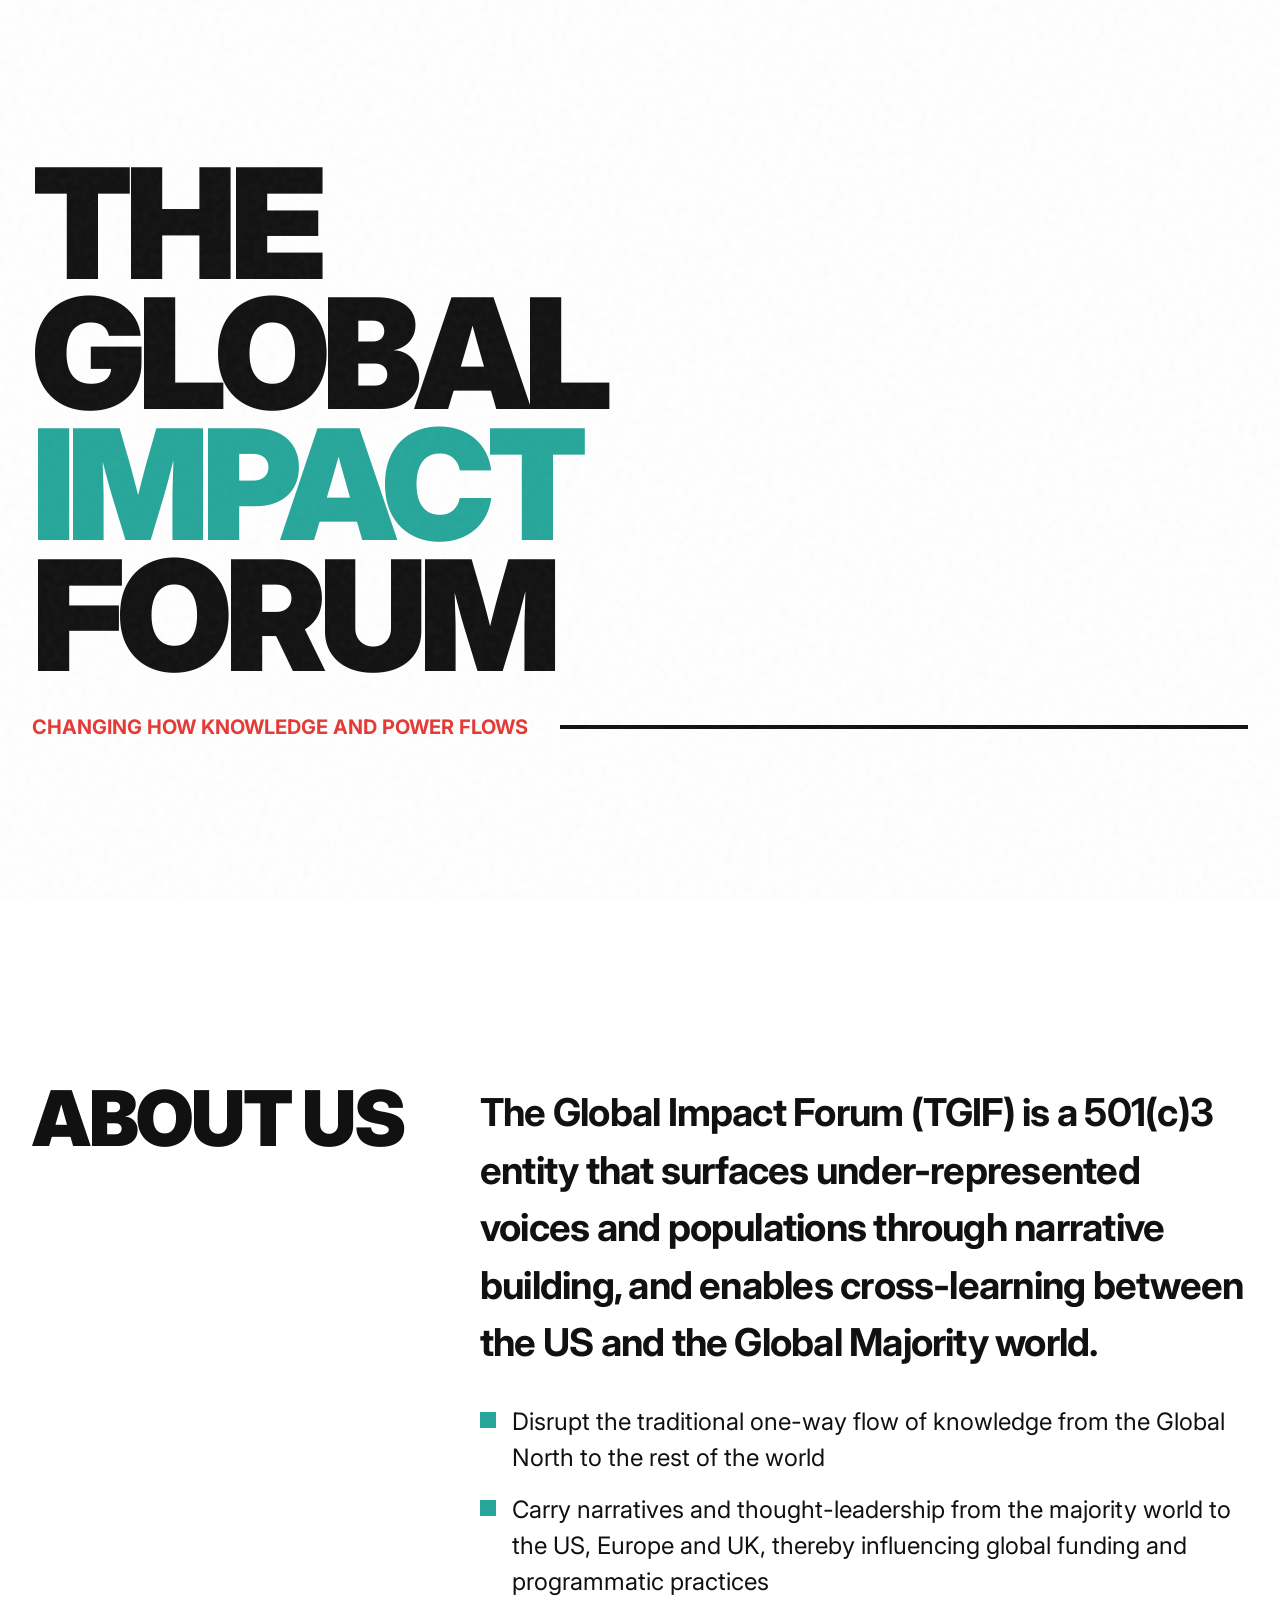
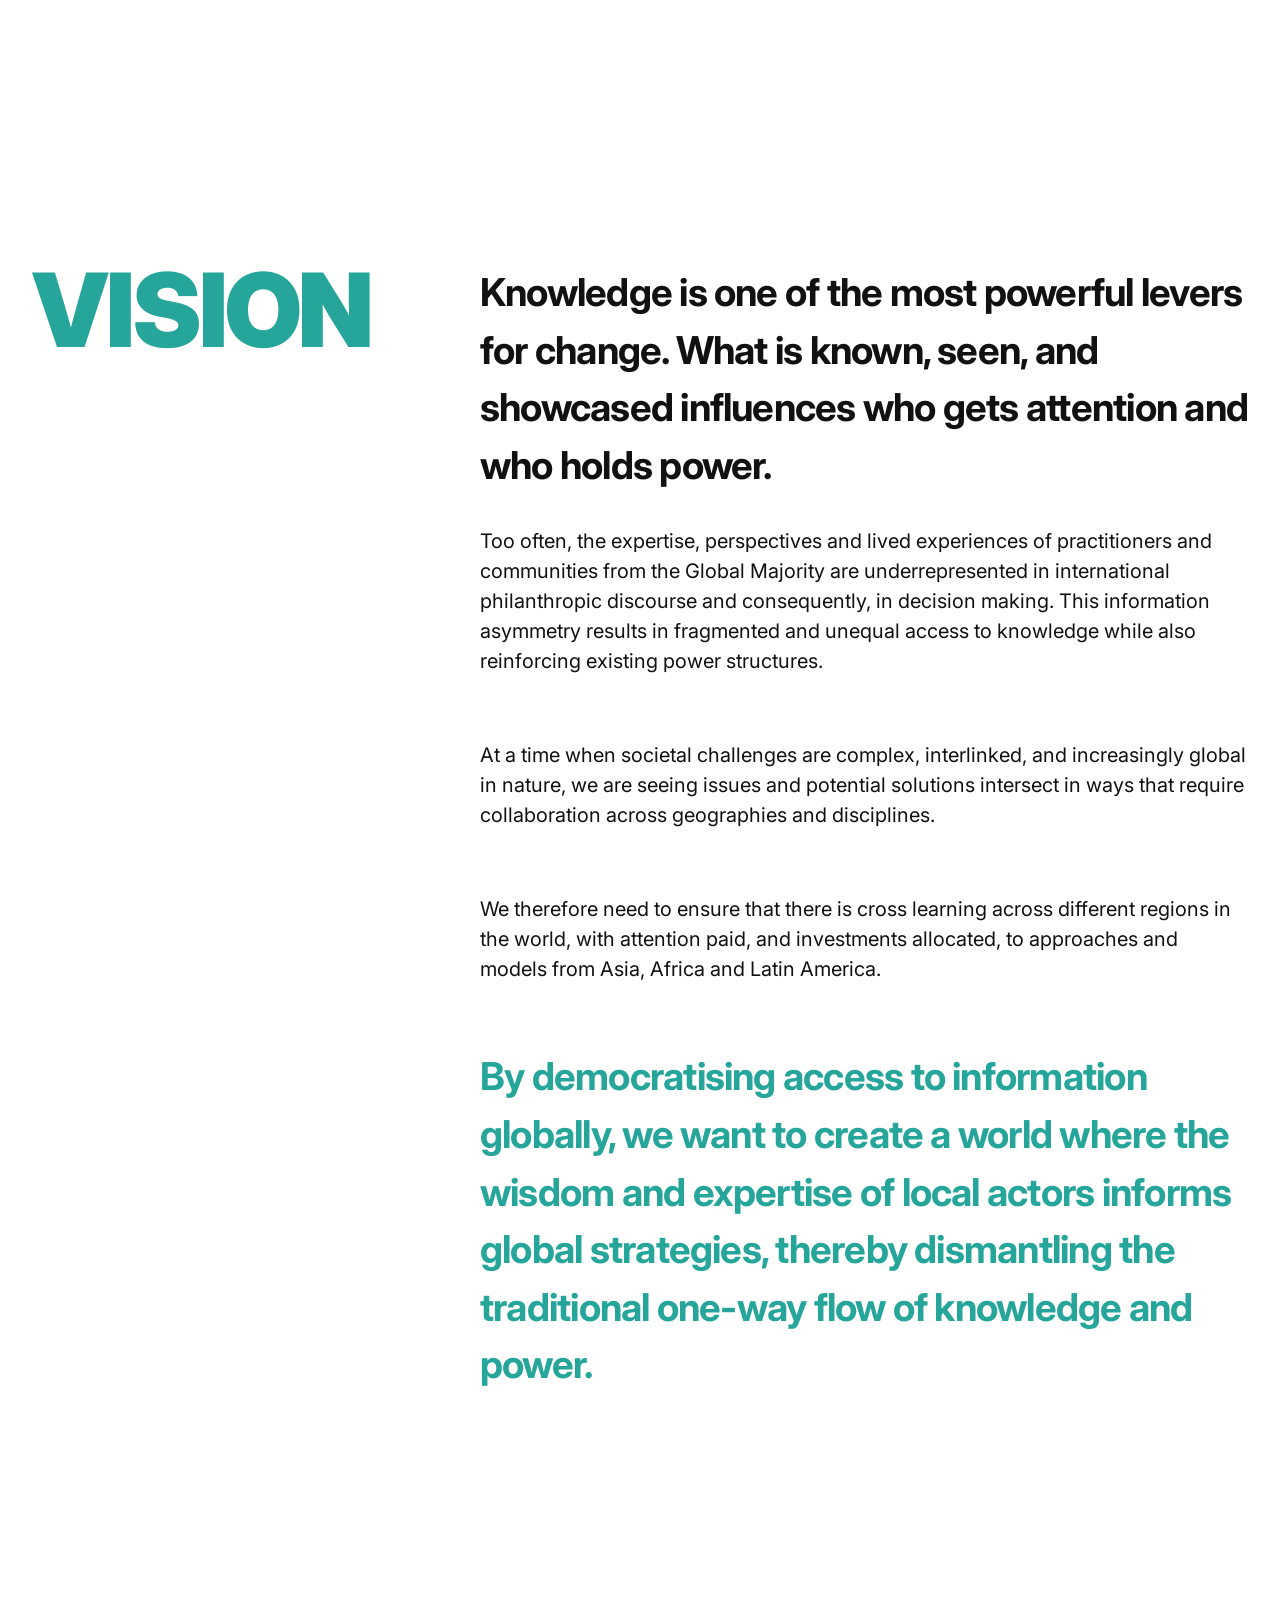
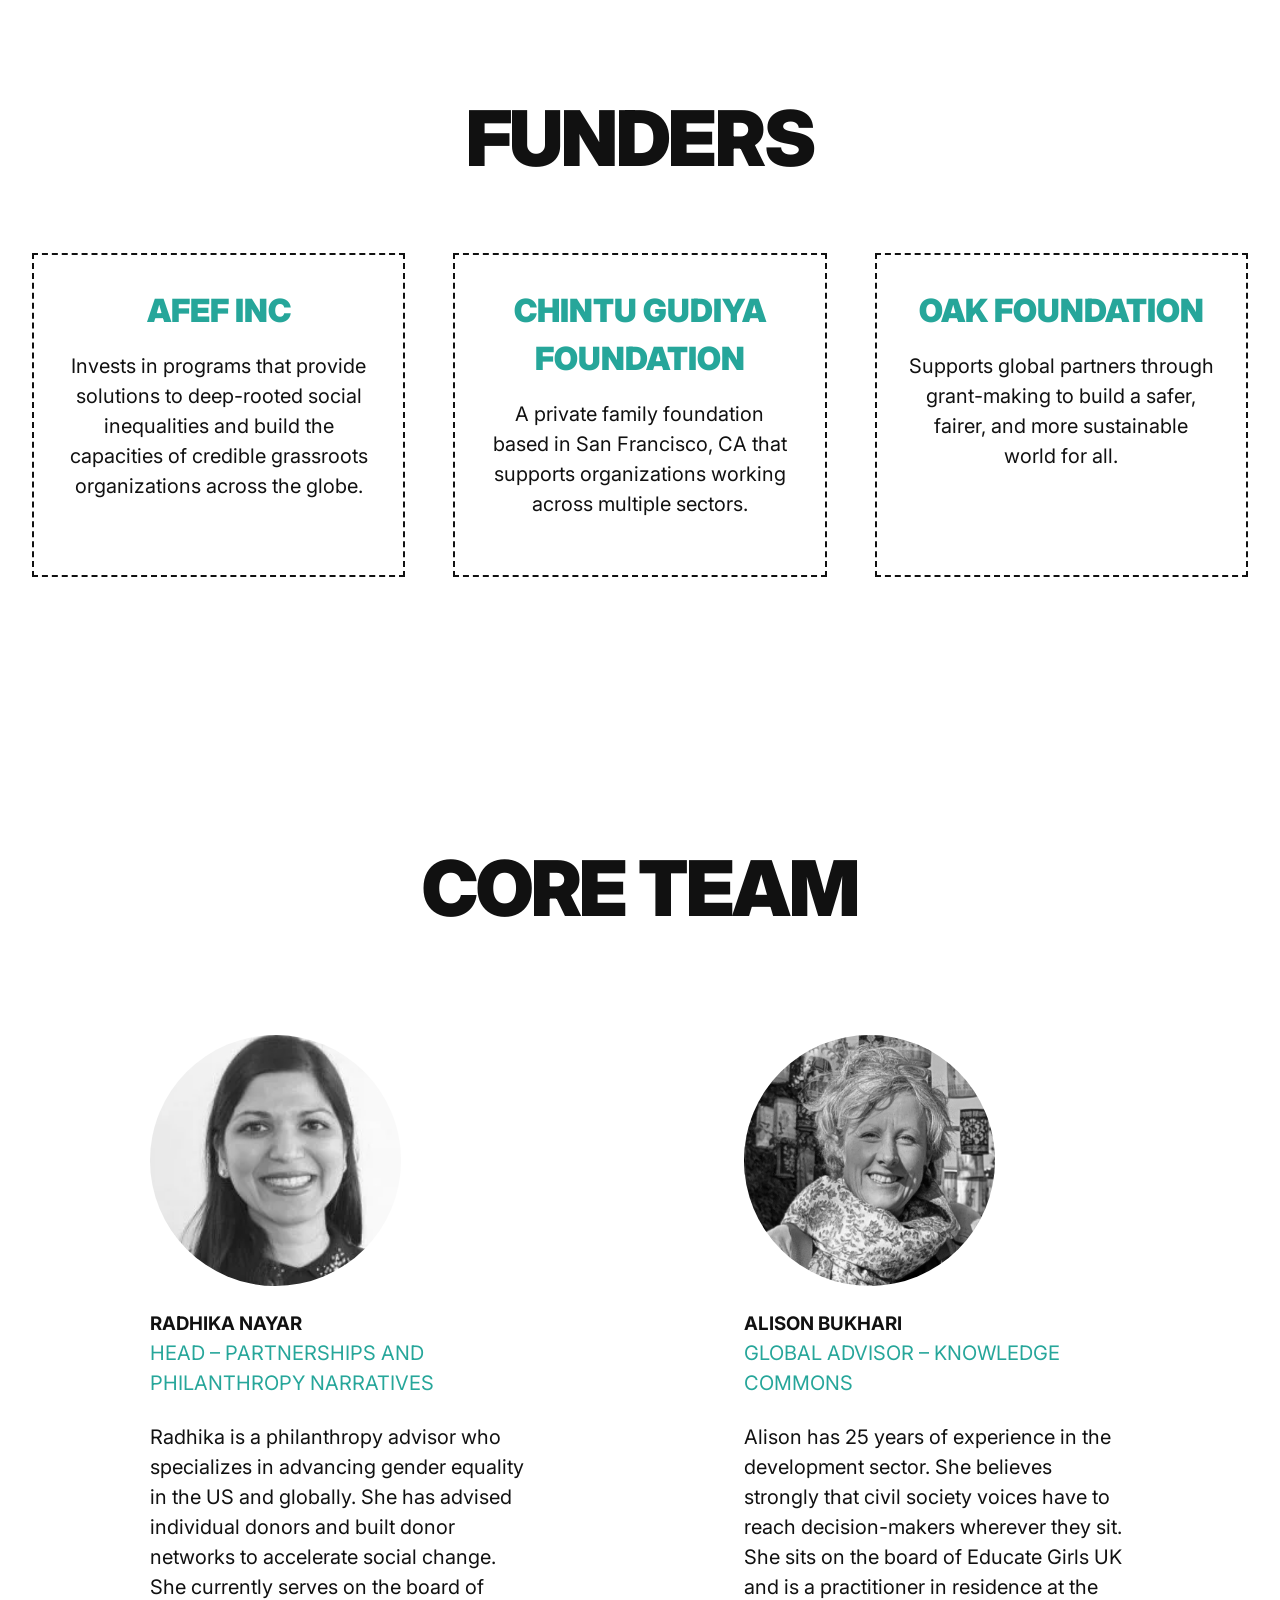
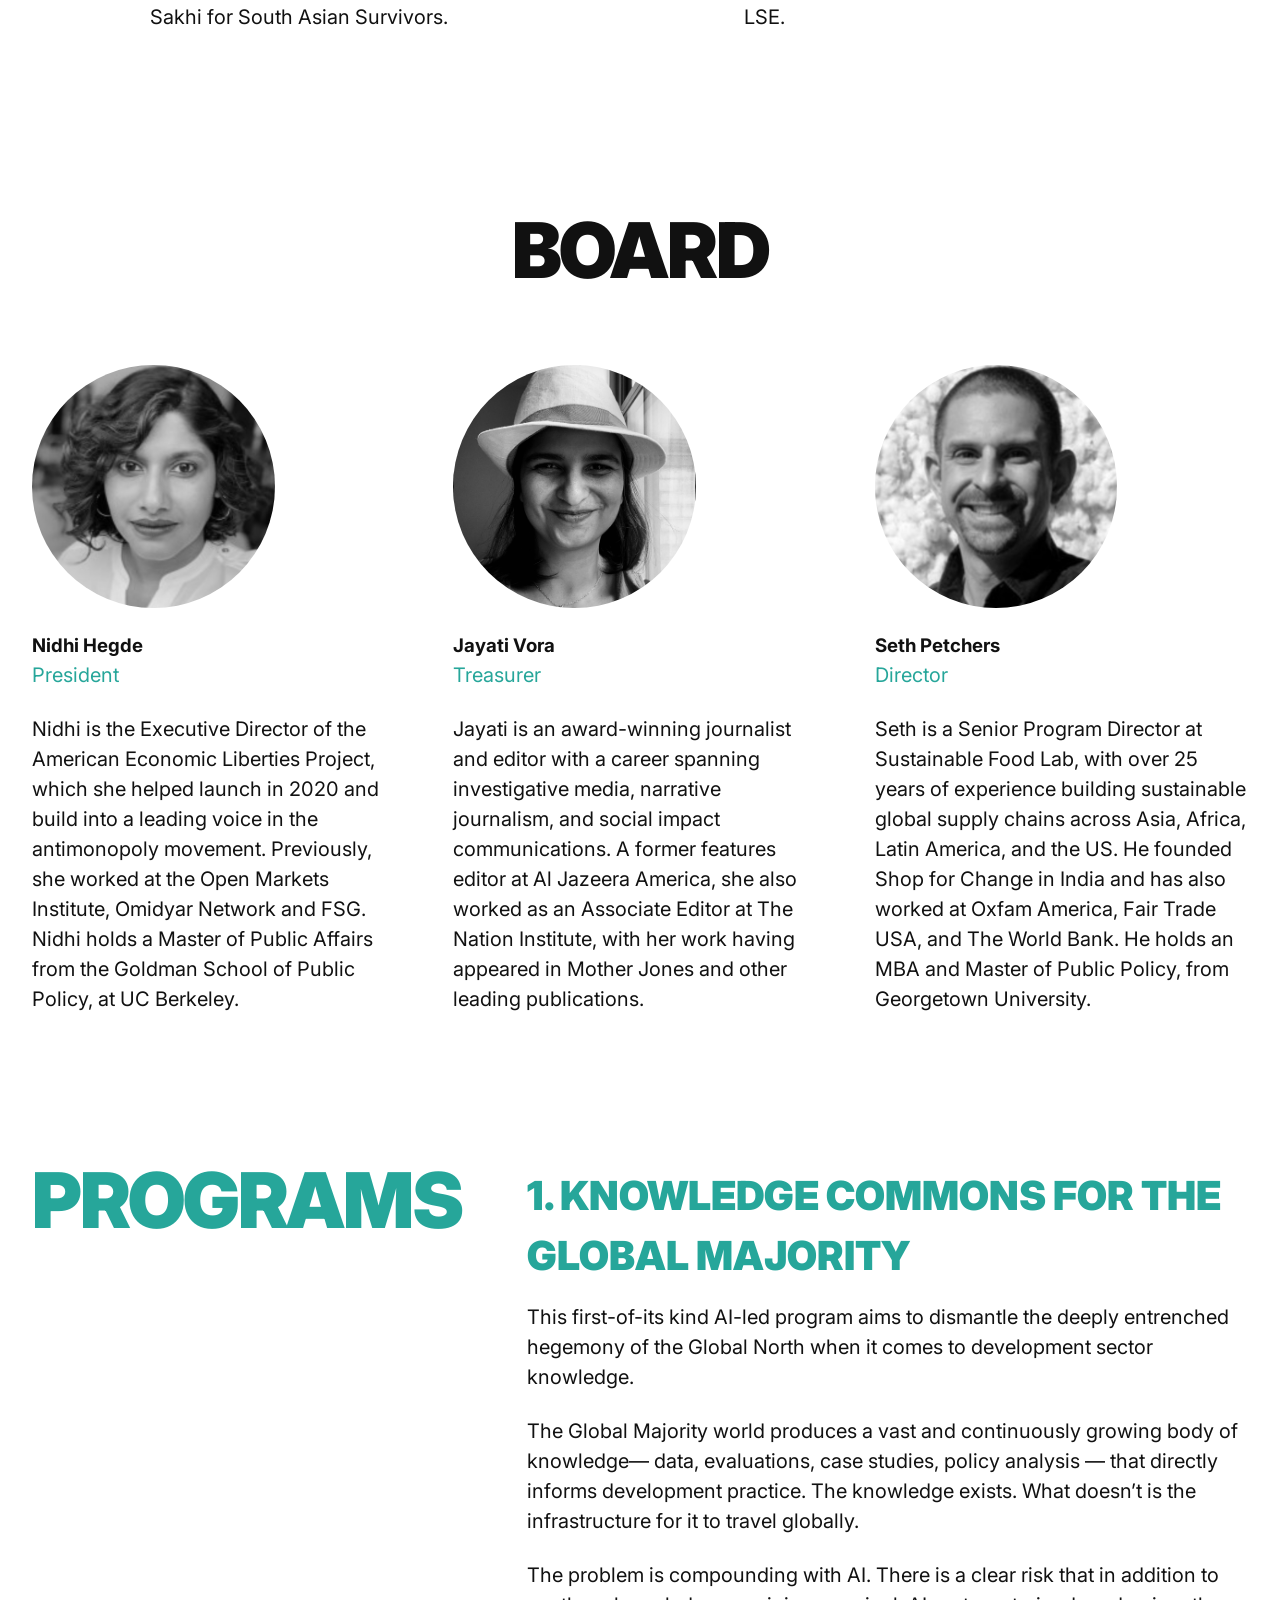
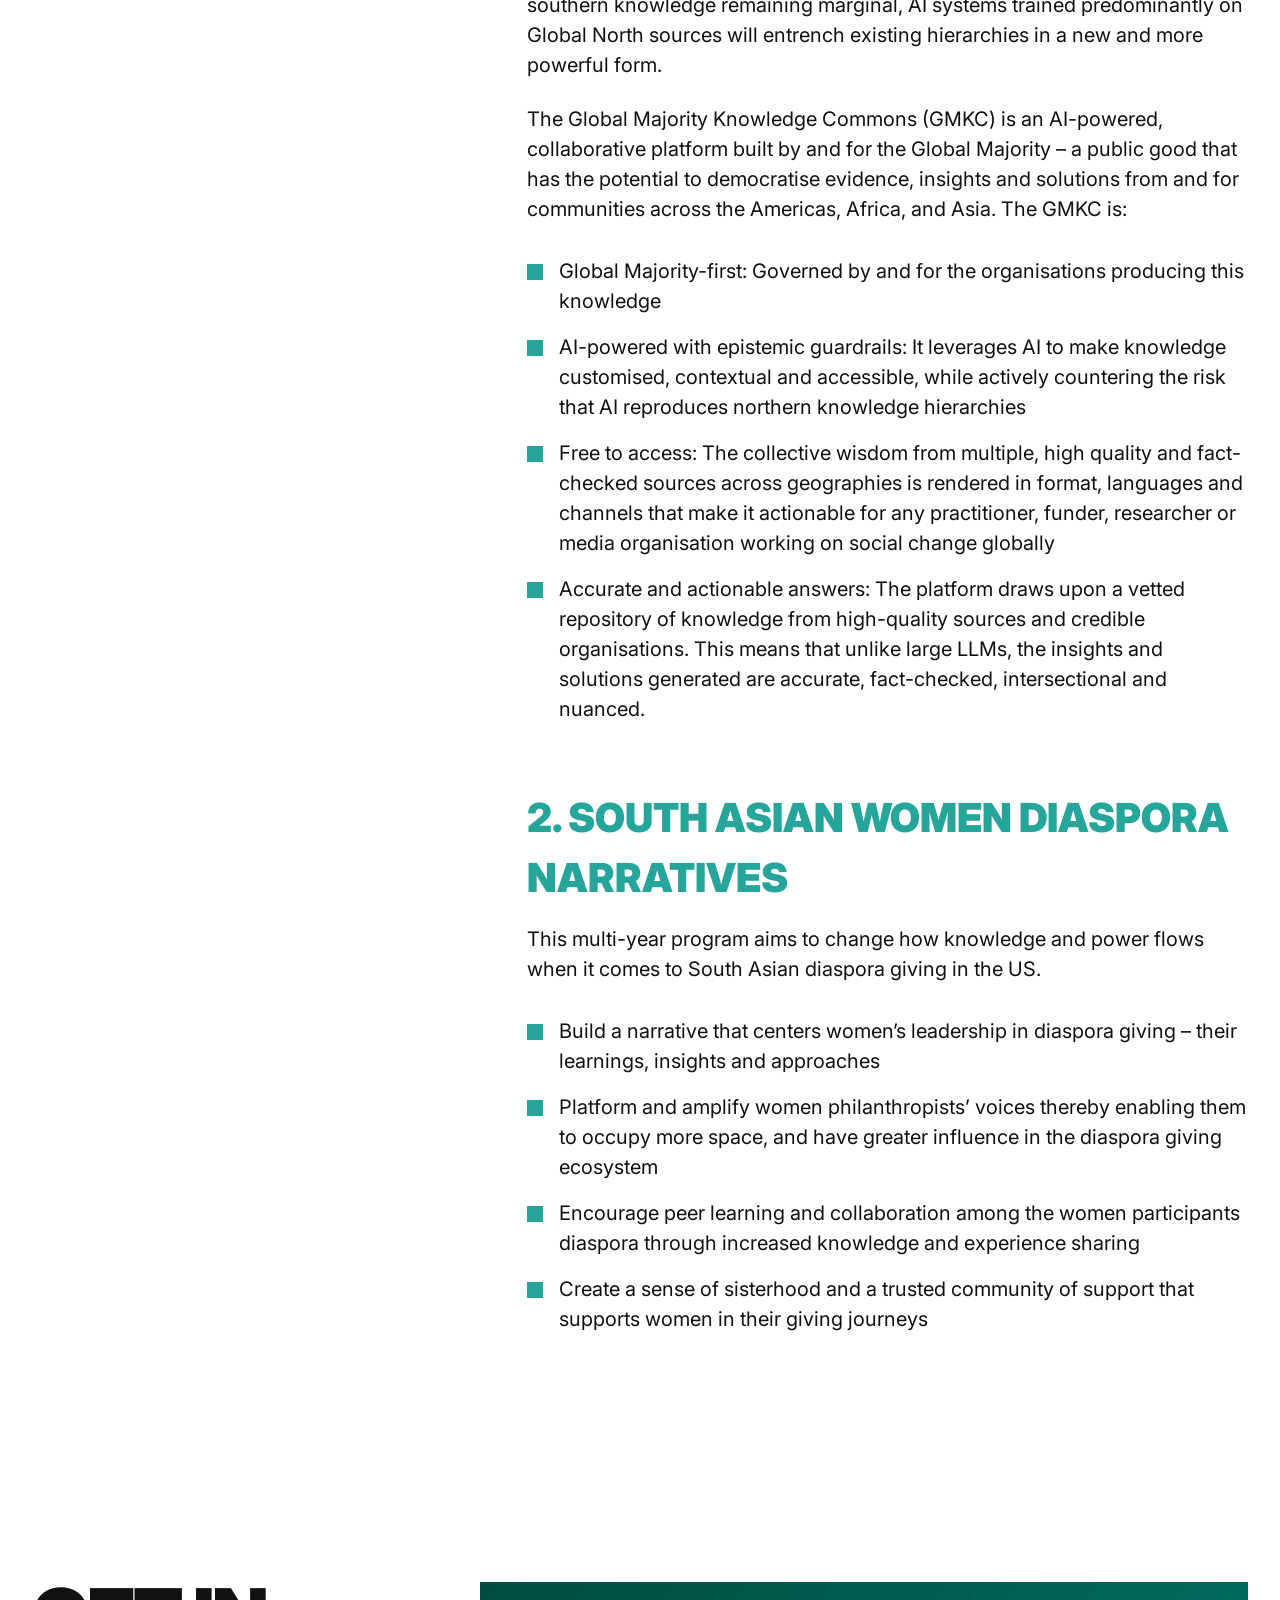
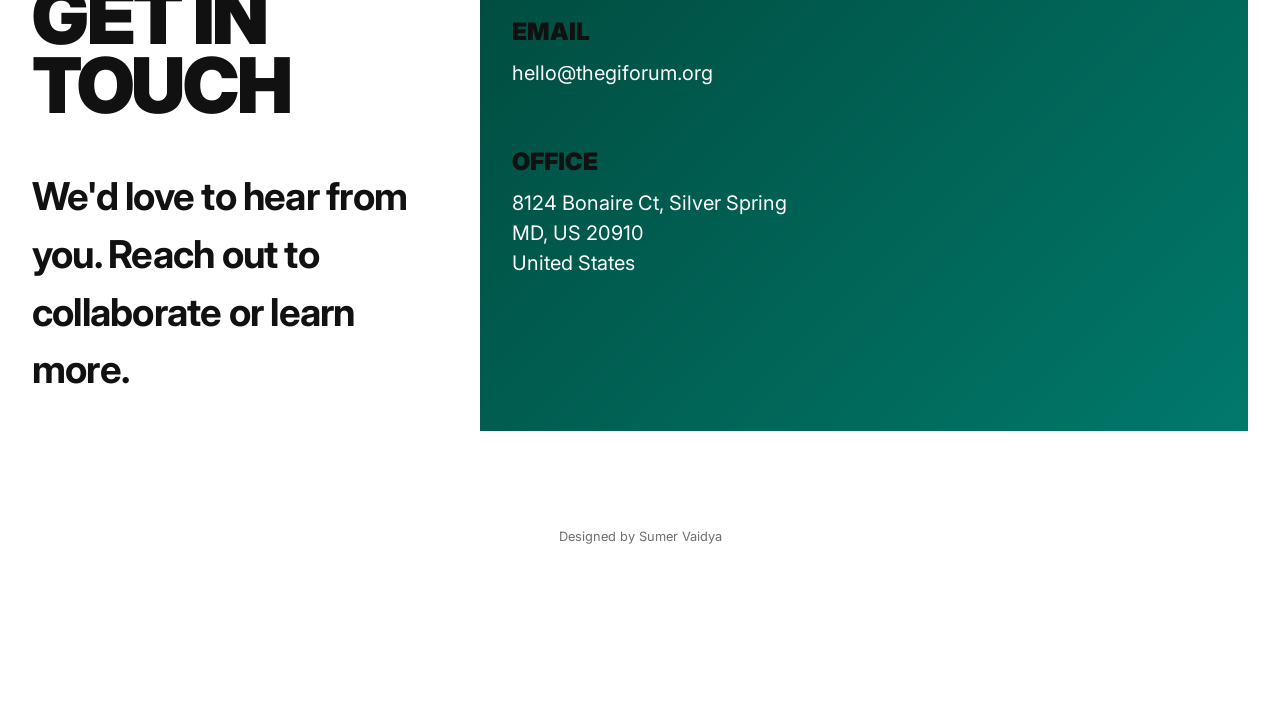
==== commit 9a9e72a2: "dropped a core team section" ====
--- a/index.html
+++ b/index.html
@@ -79,21 +79,13 @@
             <div class="team-grid mt-4">
                 <div class="team-member card fade-in-up delay-1">
                     <div class="image-wrapper">
-                        <img src="images/peter.png" alt="Peter Sarasohn">
-                    </div>
-                    <h3>PETER SARASOHN</h3>
-                    <p class="role text-accent">CHIEF OPERATING OFFICER</p>
-                    <p class="bio">Peter brings extensive operational expertise to TGIF, ensuring our strategic initiatives are executed effectively and our cross-learning platforms scale with deep, sustainable impact globally.</p>
-                </div>
-                <div class="team-member card fade-in-up delay-2">
-                    <div class="image-wrapper">
                         <img src="images/radhika.png" alt="Radhika Nayar">
                     </div>
                     <h3>RADHIKA NAYAR</h3>
                     <p class="role text-accent">HEAD – PARTNERSHIPS AND PHILANTHROPY NARRATIVES</p>
                     <p class="bio">Radhika is a philanthropy advisor who specializes in advancing gender equality in the US and globally. She has advised individual donors and built donor networks to accelerate social change. She currently serves on the board of Sakhi for South Asian Survivors.</p>
                 </div>
-                <div class="team-member card fade-in-up delay-3">
+                <div class="team-member card fade-in-up delay-2">
                     <div class="image-wrapper">
                         <img src="images/alison.png" alt="Alison Bukhari">
                     </div>
--- a/style.css
+++ b/style.css
@@ -164,7 +164,7 @@
     background-color: var(--color-text);
 }
 
-.team-grid, .board-grid, .funders-grid, .programs-grid {
+.board-grid, .funders-grid, .programs-grid {
     display: grid;
     grid-template-columns: repeat(auto-fit, minmax(300px, 1fr));
     gap: 3rem;
@@ -173,6 +173,16 @@
     margin-right: auto;
 }
 
+.team-grid {
+    display: grid;
+    grid-template-columns: repeat(auto-fit, minmax(300px, 450px));
+    justify-content: center;
+    gap: 9rem;
+    max-width: 1400px;
+    margin-left: auto;
+    margin-right: auto;
+}
+
 .card {
     padding: 2rem;
     background: rgb(255, 255, 255);
@@ -194,12 +204,8 @@
     text-align: left;
 }
 
-.board-member .image-wrapper {
+.image-wrapper {
     width: 65%;
-}
-
-.image-wrapper {
-    width: 100%;
     aspect-ratio: 1;
     overflow: hidden;
     margin-bottom: 1.5rem;
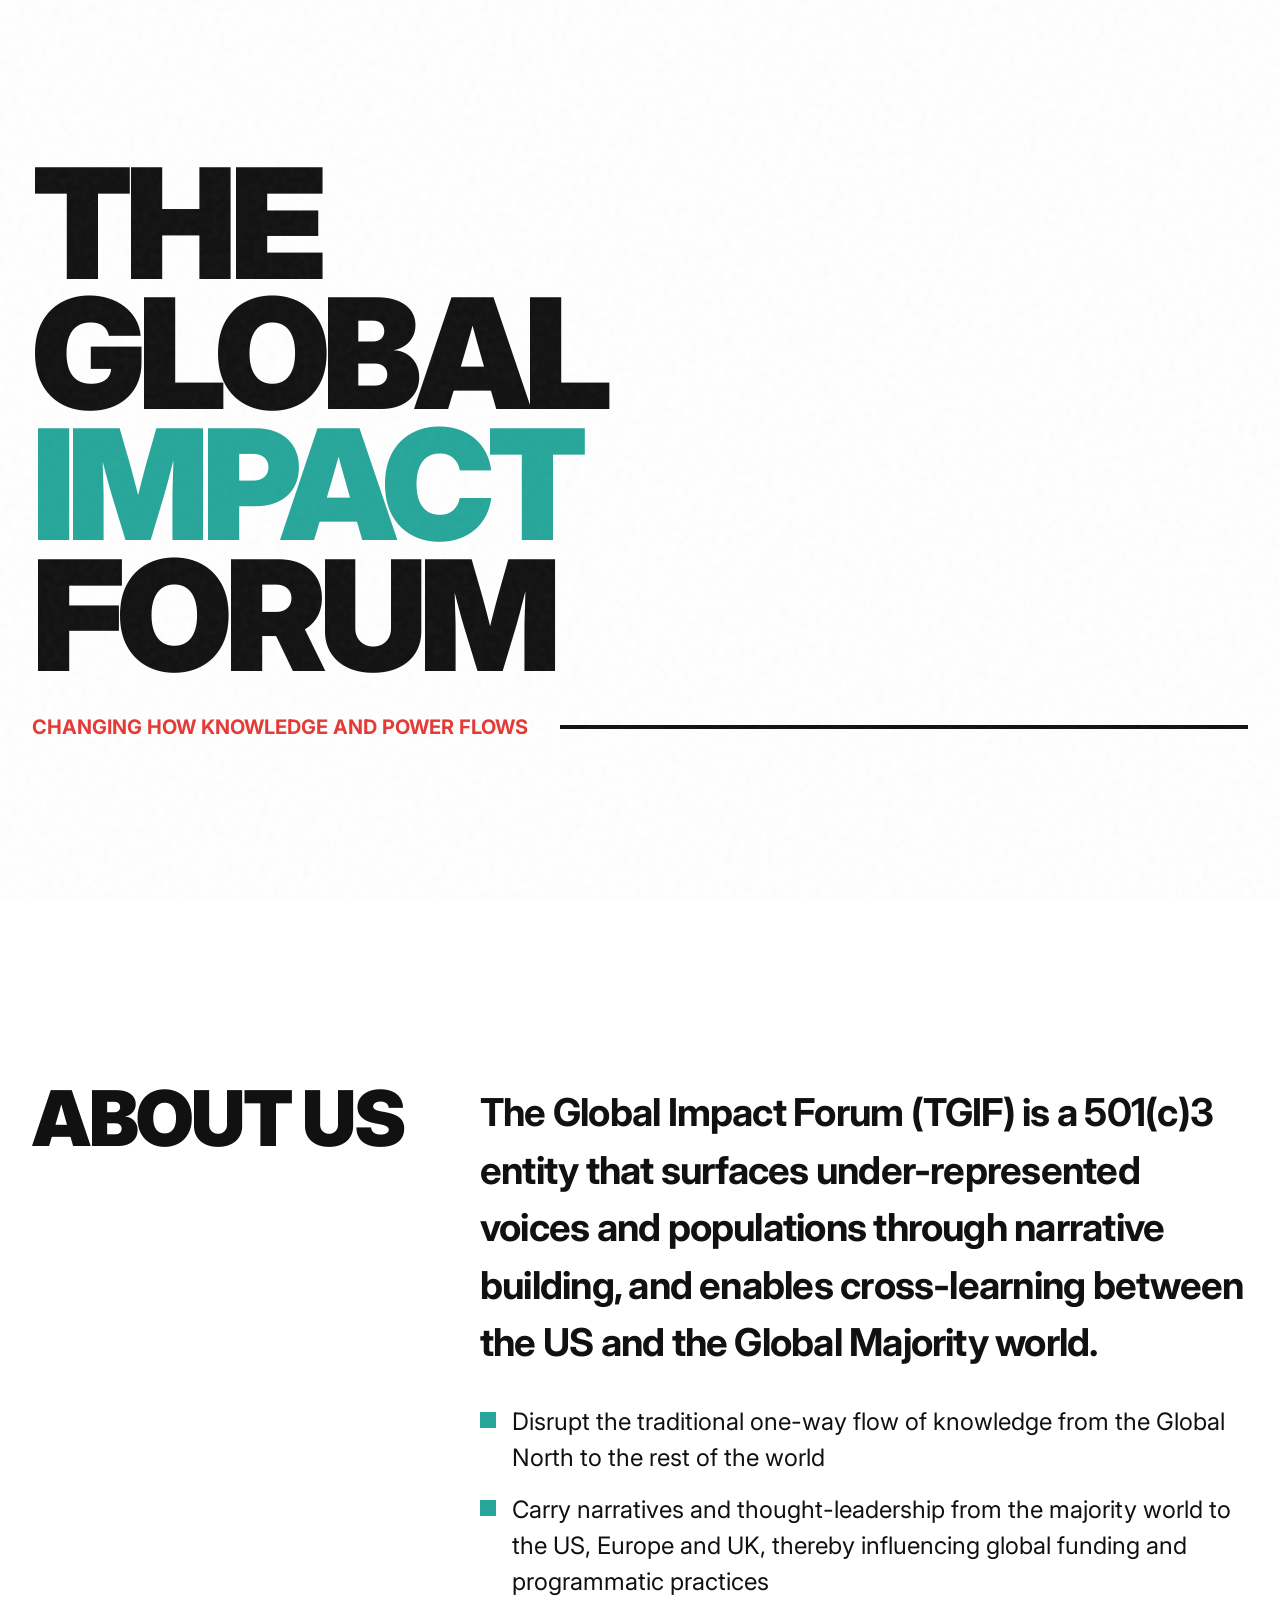
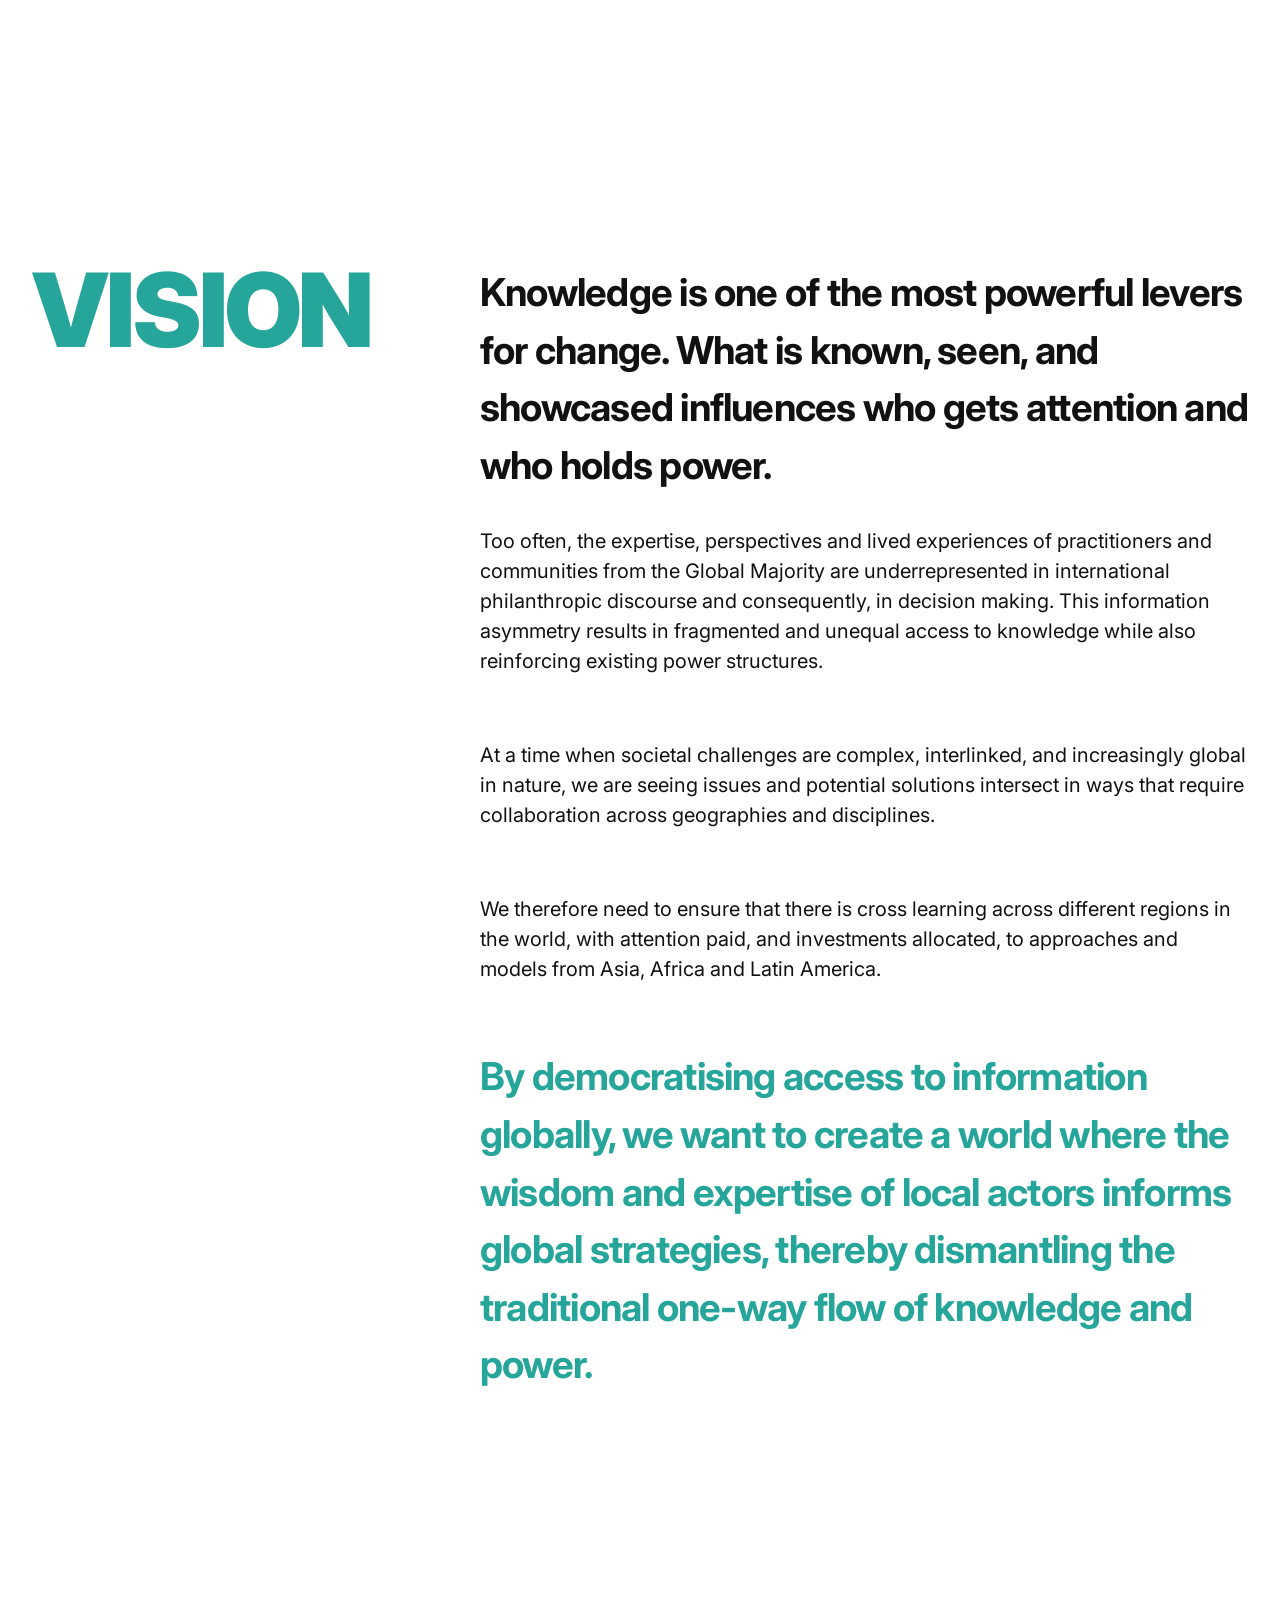
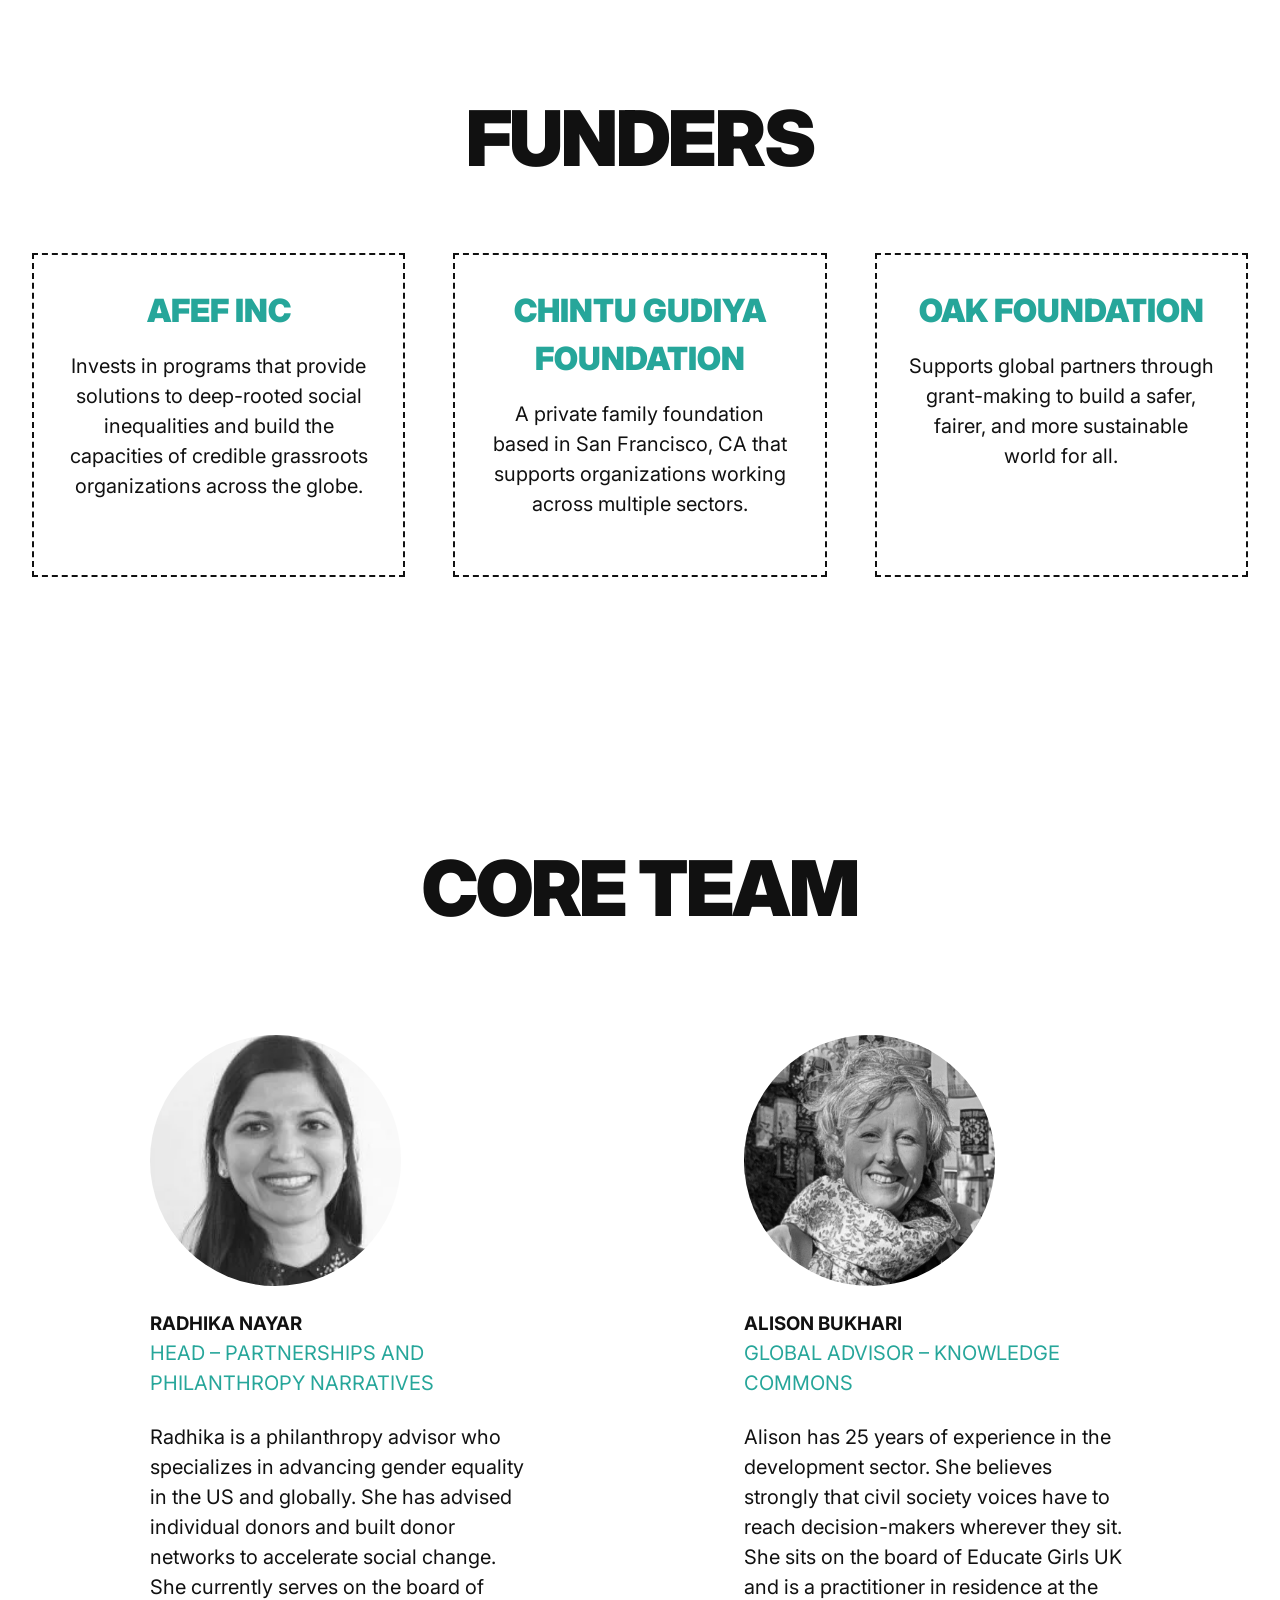
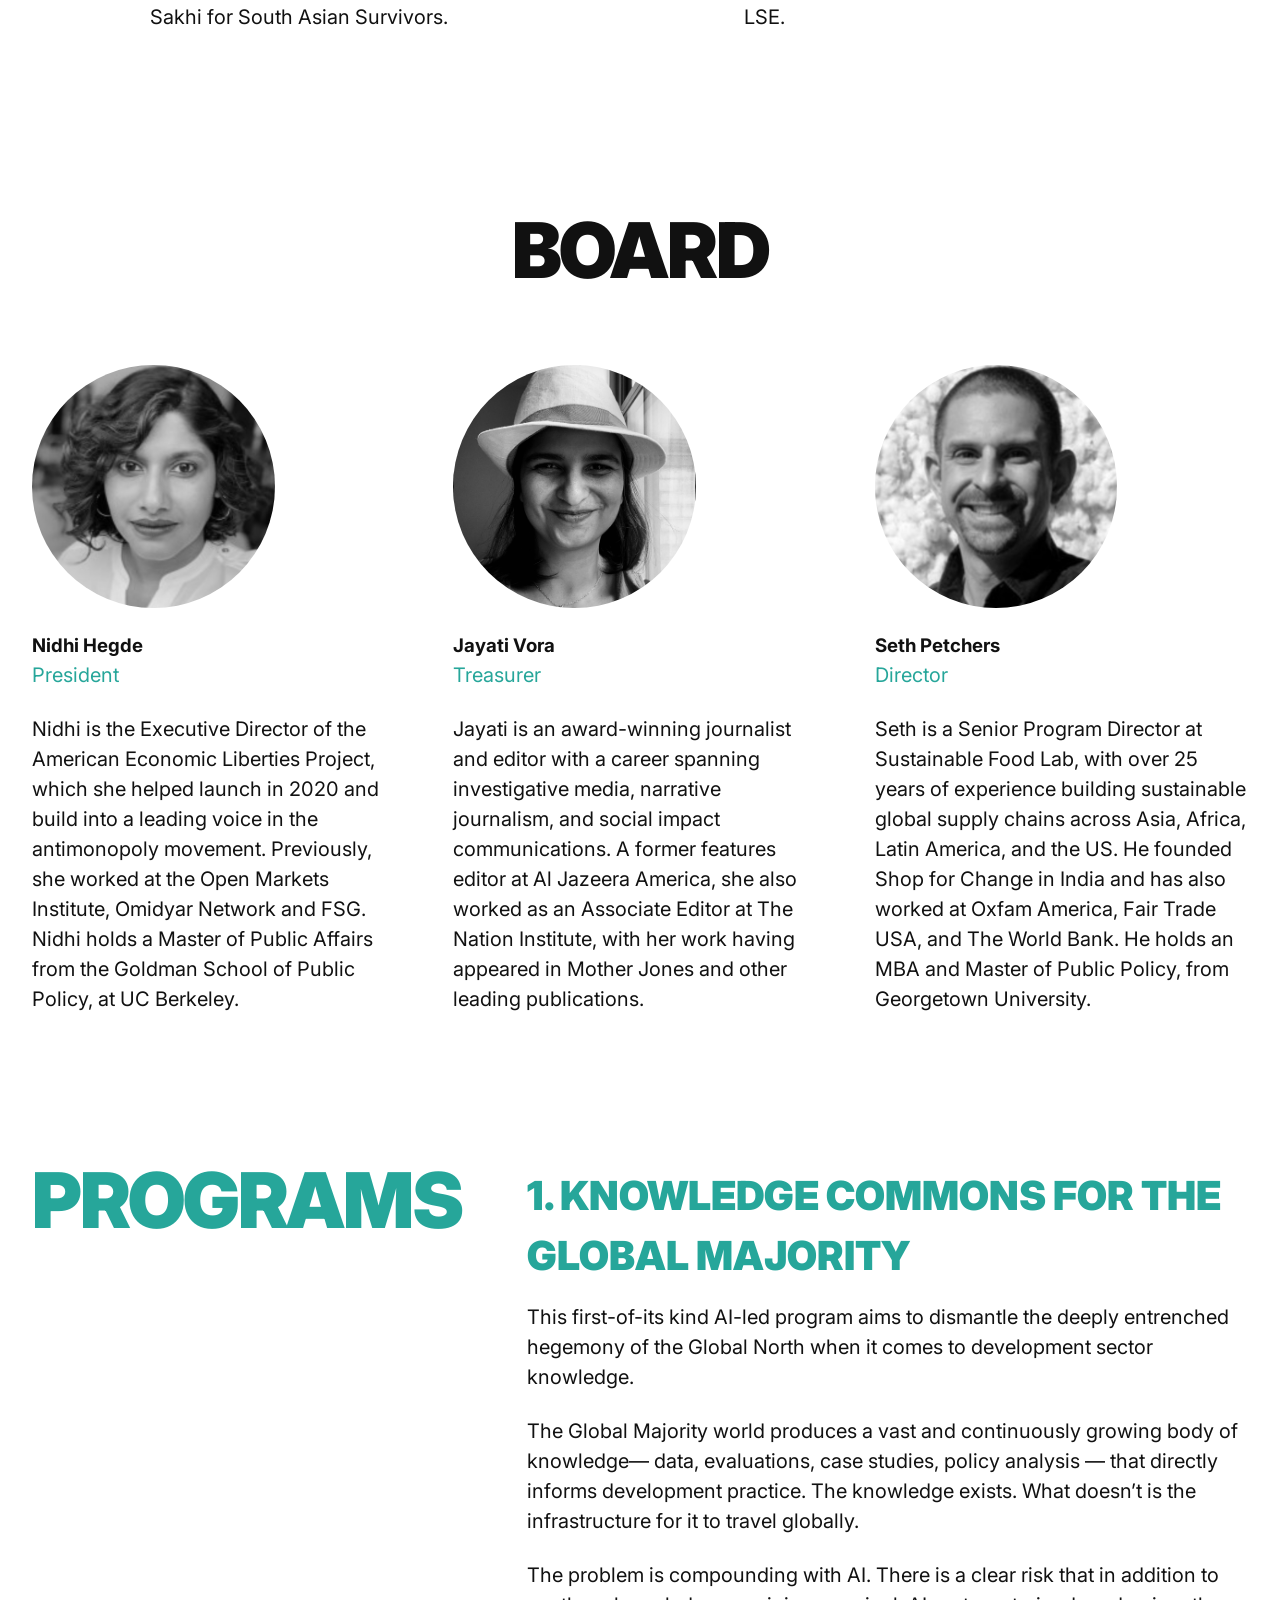
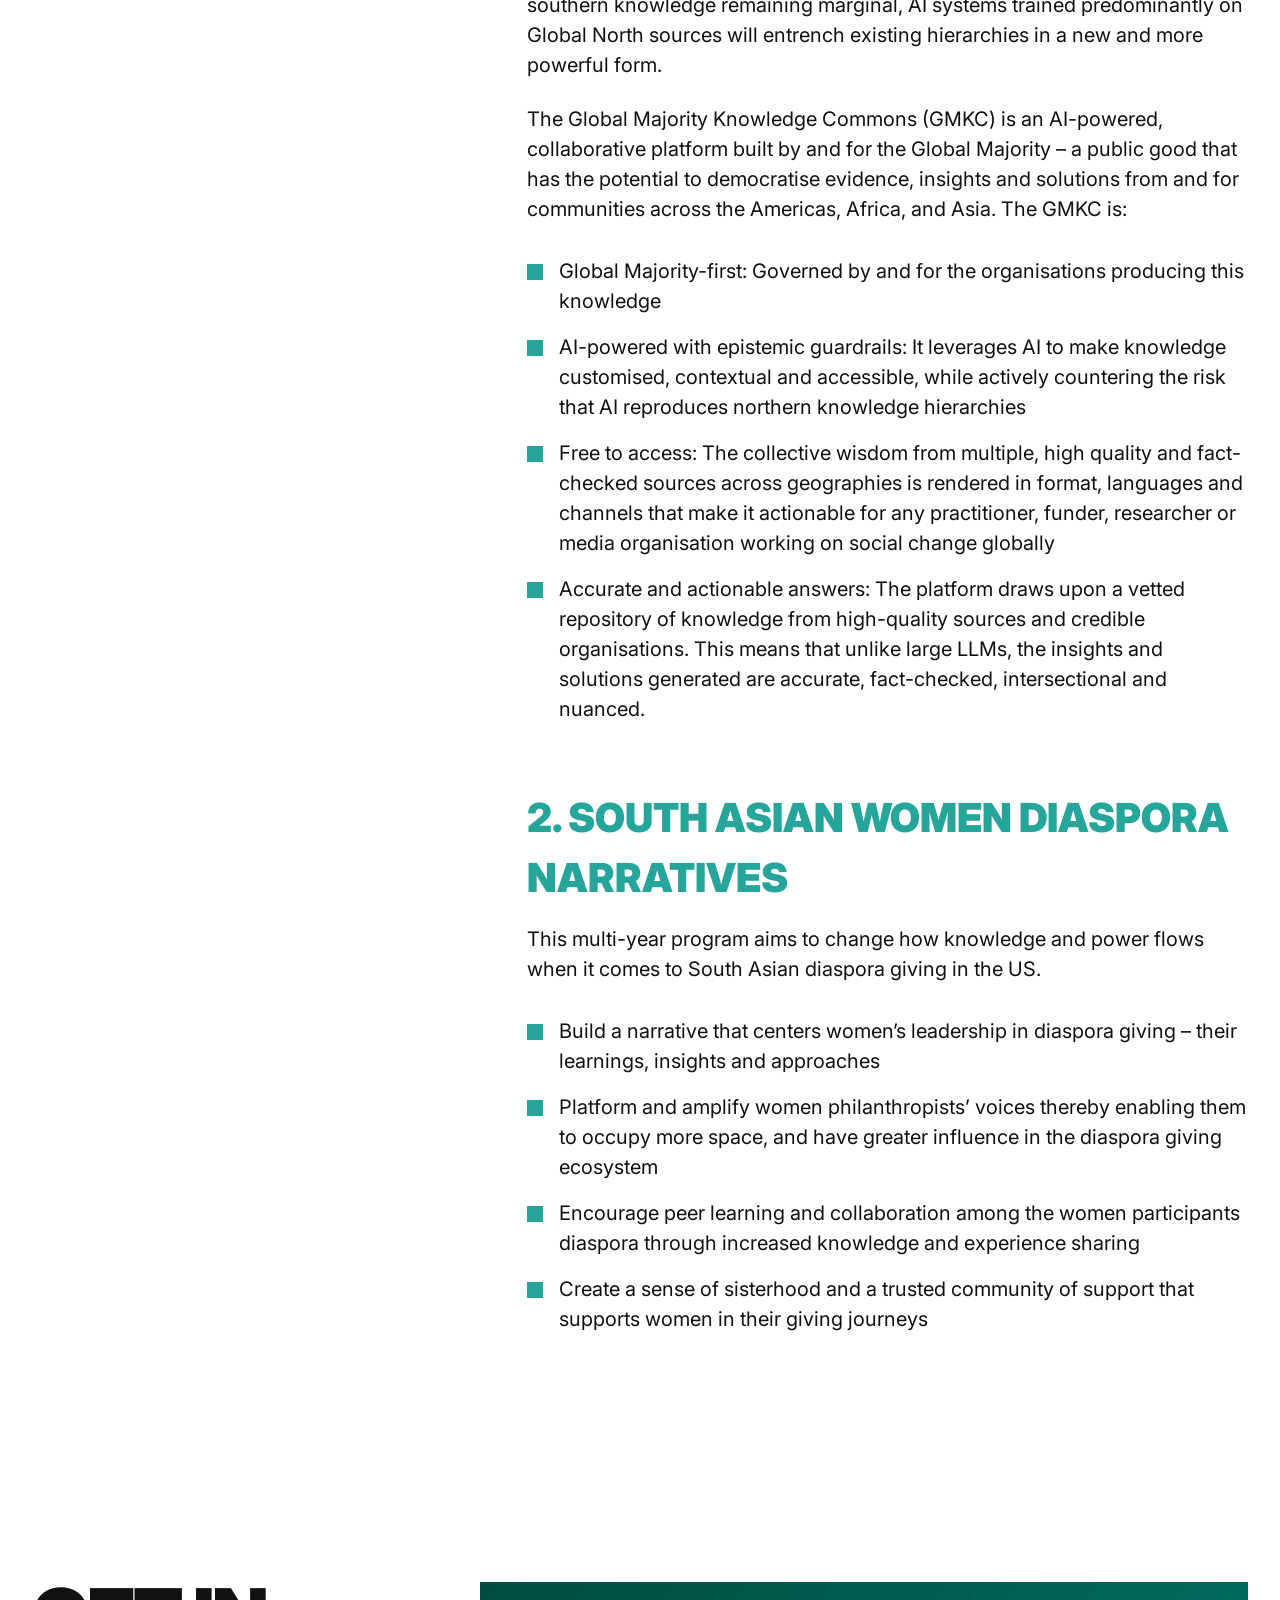
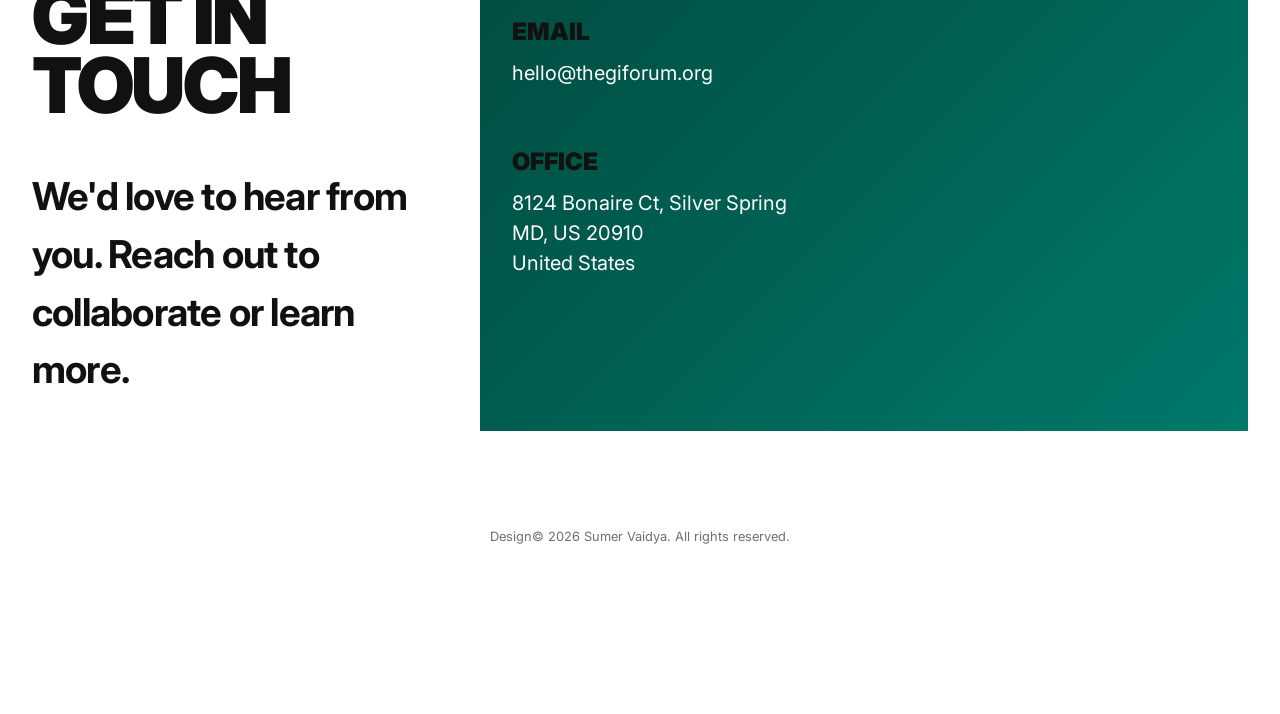
==== commit a7501968: "domain things" ====
--- a/index.html
+++ b/index.html
@@ -3,7 +3,52 @@
 <head>
     <meta charset="UTF-8">
     <meta name="viewport" content="width=device-width, initial-scale=1.0">
+    <link rel="icon" type="image/png" href="images/TGIFlogo.png" />
+    <link rel="apple-touch-icon" href="images/TGIFlogo.png" />
+
+    <meta name="theme-color" content="#26a69a" />
+
     <title>THE GLOBAL IMPACT FORUM</title>
+    <meta name="title" content="THE GLOBAL IMPACT FORUM" />
+    <meta name="description" content="The Global Impact Forum (TGIF) surfaces under-represented voices through narrative building, enabling cross-learning between the US and the Global Majority world." />
+    <meta name="keywords" content="global impact, philanthropy, global majority, cross-learning, narrative building, civil society, social change, NGO" />
+    <meta name="author" content="The Global Impact Forum" />
+    <meta name="robots" content="index, follow" />
+    <link rel="canonical" href="https://thegiforum.org/" />
+
+    <meta property="og:type" content="website" />
+    <meta property="og:url" content="https://thegiforum.org/" />
+    <meta property="og:title" content="THE GLOBAL IMPACT FORUM" />
+    <meta property="og:description" content="The Global Impact Forum (TGIF) surfaces under-represented voices through narrative building, enabling cross-learning between the US and the Global Majority world." />
+    <meta property="og:image" content="https://thegiforum.org/images/TGIFlogo.png" />
+    <meta property="og:site_name" content="The Global Impact Forum" />
+    <meta property="og:locale" content="en_US" />
+
+    <meta name="twitter:card" content="summary_large_image" />
+    <meta name="twitter:url" content="https://thegiforum.org/" />
+    <meta name="twitter:title" content="THE GLOBAL IMPACT FORUM" />
+    <meta name="twitter:description" content="The Global Impact Forum (TGIF) surfaces under-represented voices through narrative building, enabling cross-learning between the US and the Global Majority world." />
+    <meta name="twitter:image" content="https://thegiforum.org/images/TGIFlogo.png" />
+
+    <script type="application/ld+json">
+    {
+      "@context": "https://schema.org",
+      "@type": "NGO",
+      "name": "The Global Impact Forum",
+      "url": "https://thegiforum.org/",
+      "description": "The Global Impact Forum (TGIF) surfaces under-represented voices through narrative building, enabling cross-learning between the US and the Global Majority world.",
+      "email": "hello@thegiforum.org",
+      "address": {
+        "@type": "PostalAddress",
+        "streetAddress": "8124 Bonaire Ct",
+        "addressLocality": "Silver Spring",
+        "addressRegion": "MD",
+        "postalCode": "20910",
+        "addressCountry": "US"
+      }
+    }
+    </script>
+
     <link rel="preconnect" href="https://fonts.googleapis.com">
     <link rel="preconnect" href="https://fonts.gstatic.com" crossorigin>
     <link href="https://fonts.googleapis.com/css2?family=Inter:wght@400;700;900&display=swap" rel="stylesheet">
@@ -178,7 +223,7 @@
             </div>
         </div>
         <div class="credits text-center mt-4">
-            <p>Designed by Sumer Vaidya</p>
+            <p>Design© 2026 Sumer Vaidya. All rights reserved.</p>
         </div>
     </footer>
 
